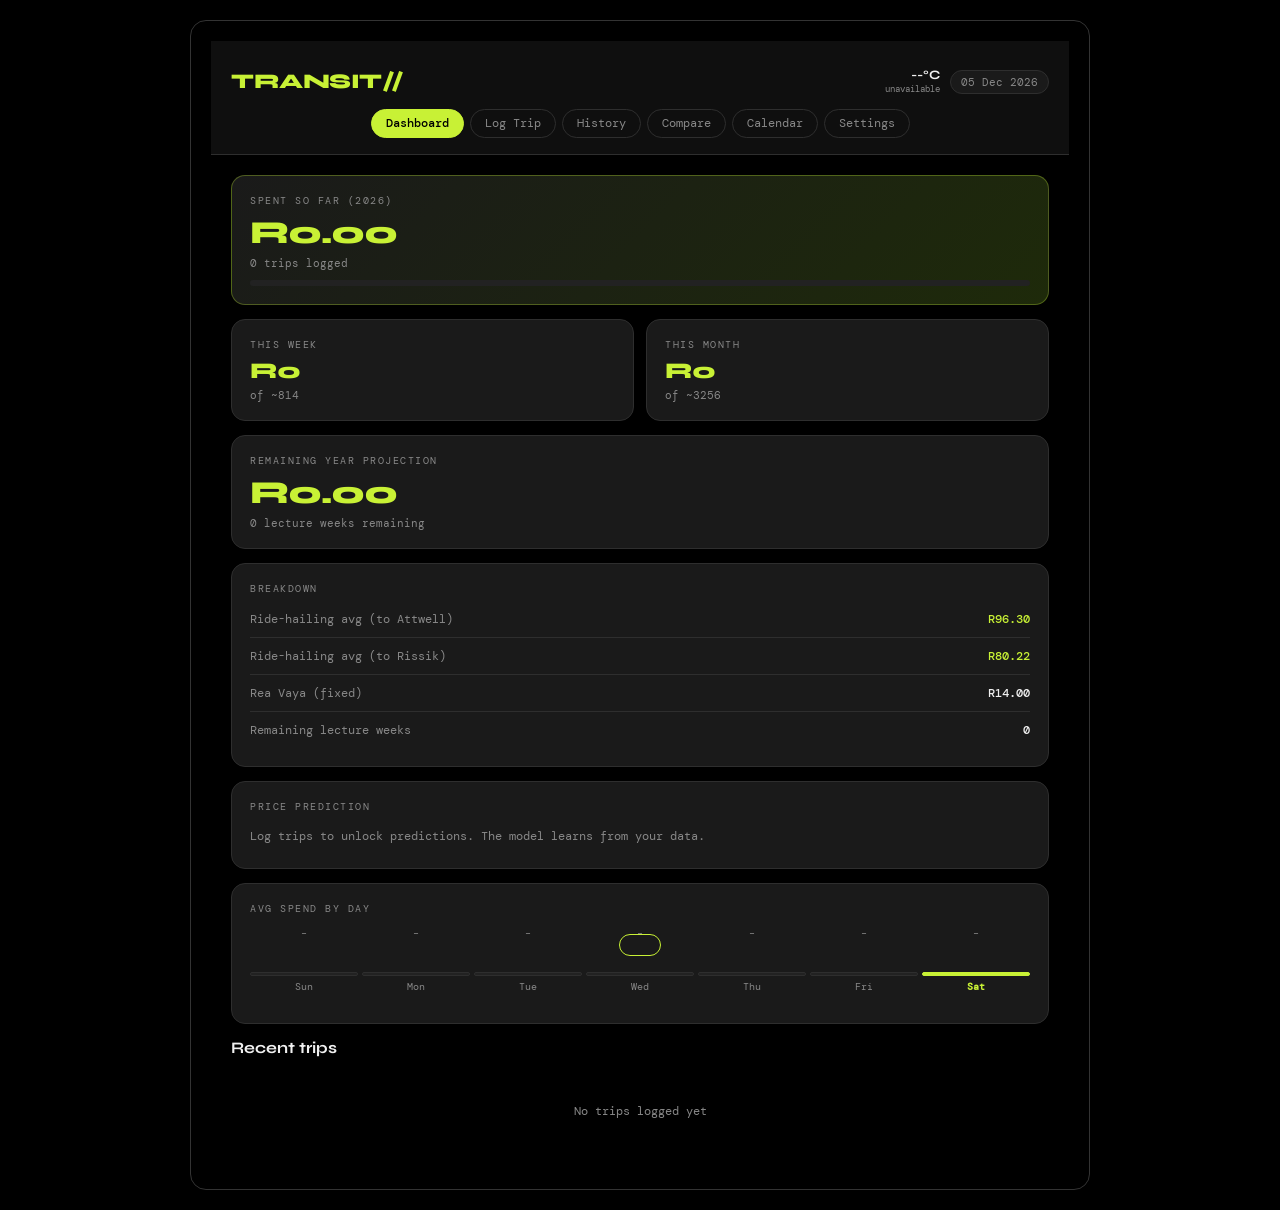
==== index.html @ 097d25f0 "Add files via upload" ====
<!DOCTYPE html>
<!-- saved from url=(0058)file:///C:/Users/kassa/Downloads/transit-tracker-p5_2.html -->
<html lang="en"><head><meta http-equiv="Content-Type" content="text/html; charset=UTF-8">

<meta name="viewport" content="width=device-width, initial-scale=1.0">
<meta name="color-scheme" content="dark">
<title>Transit Tracker</title>
<link rel="manifest" href="#" id="pwa-manifest">
<meta name="theme-color" content="#0f0f0f">
<meta name="apple-mobile-web-app-capable" content="yes">
<meta name="apple-mobile-web-app-status-bar-style" content="black-translucent">
<meta name="apple-mobile-web-app-title" content="TRANSIT//">
<style>
  @import url('https://fonts.googleapis.com/css2?family=DM+Mono:wght@400;500&family=Syne:wght@400;600;700;800&display=swap');
  :root {
    --bg: #0f0f0f;
    --surface: #1a1a1a;
    --surface2: #222222;
    --border: #2e2e2e;
    --accent: #c8f135;
    --accent2: #35f1c8;
    --text: #f0f0f0;
    --muted: #888;
    --danger: #ff4d4d;
    --warning: #ffaa00;
    --radius: 14px;
  }

  * { box-sizing: border-box; margin: 0; padding: 0; }

  body {
    background: var(--bg);
    color: var(--text);
    font-family: 'DM Mono', monospace;
    min-height: 100vh;
    max-width: 480px;
    margin: 0 auto;
    padding-bottom: 40px;
  }

  /* HEADER */
  .header {
    padding: 28px 20px 16px;
    border-bottom: 1px solid var(--border);
    position: sticky;
    top: 0;
    background: var(--bg);
    z-index: 100;
  }
  .header-top {
    display: flex;
    justify-content: space-between;
    align-items: center;
  }
  .app-title {
    font-family: 'Syne', sans-serif;
    font-weight: 800;
    font-size: 1.3rem;
    letter-spacing: -0.5px;
    color: var(--accent);
  }
  .date-pill {
    font-size: 0.7rem;
    color: var(--muted);
    background: var(--surface);
    padding: 4px 10px;
    border-radius: 20px;
    border: 1px solid var(--border);
  }

  /* NAV TABS */
  .nav-tabs {
    display: flex;
    gap: 6px;
    padding: 14px 20px 0;
    overflow-x: auto;
    scrollbar-width: none;
  }
  .nav-tabs::-webkit-scrollbar { display: none; }
  .tab-btn {
    font-family: 'DM Mono', monospace;
    font-size: 0.72rem;
    padding: 6px 14px;
    border-radius: 20px;
    border: 1px solid var(--border);
    background: transparent;
    color: var(--muted);
    cursor: pointer;
    white-space: nowrap;
    transition: all 0.2s;
  }
  .tab-btn.active {
    background: var(--accent);
    color: #000;
    border-color: var(--accent);
    font-weight: 500;
  }

  /* MAIN CONTENT */
  .main { padding: 20px; }
  .section { display: none; }
  .section.active { display: block; }

  /* CARDS */
  .card {
    background: var(--surface);
    border: 1px solid var(--border);
    border-radius: var(--radius);
    padding: 18px;
    margin-bottom: 14px;
  }
  .card-label {
    font-size: 0.65rem;
    color: var(--muted);
    text-transform: uppercase;
    letter-spacing: 1.5px;
    margin-bottom: 6px;
  }
  .card-value {
    font-family: 'Syne', sans-serif;
    font-size: 2rem;
    font-weight: 800;
    color: var(--accent);
    letter-spacing: -1px;
  }
  .card-sub {
    font-size: 0.7rem;
    color: var(--muted);
    margin-top: 4px;
  }

  /* DASHBOARD GRID */
  .dash-grid {
    display: grid;
    grid-template-columns: 1fr 1fr;
    gap: 12px;
    margin-bottom: 14px;
  }
  .dash-grid .card { margin-bottom: 0; }
  .dash-grid .card-value { font-size: 1.4rem; }

  /* PROGRESS BAR */
  .progress-wrap {
    background: var(--surface2);
    border-radius: 4px;
    height: 6px;
    margin-top: 10px;
    overflow: hidden;
  }
  .progress-bar {
    height: 100%;
    border-radius: 4px;
    background: var(--accent);
    transition: width 0.5s ease;
  }
  .progress-bar.warn { background: var(--warning); }
  .progress-bar.danger { background: var(--danger); }

  /* BREAKDOWN */
  .breakdown-row {
    display: flex;
    justify-content: space-between;
    align-items: center;
    padding: 10px 0;
    border-bottom: 1px solid var(--border);
    font-size: 0.78rem;
  }
  .breakdown-row:last-child { border-bottom: none; }
  .breakdown-label { color: var(--muted); }
  .breakdown-val { color: var(--text); font-weight: 500; }
  .breakdown-val.accent { color: var(--accent); }

  /* FORMS */
  .form-group { margin-bottom: 14px; }
  .form-label {
    display: block;
    font-size: 0.68rem;
    color: var(--muted);
    text-transform: uppercase;
    letter-spacing: 1px;
    margin-bottom: 6px;
  }
  input, select, textarea {
    width: 100%;
    background: var(--surface2);
    border: 1px solid var(--border);
    border-radius: 8px;
    color: var(--text);
    font-family: 'DM Mono', monospace;
    font-size: 0.85rem;
    padding: 10px 12px;
    outline: none;
    transition: border-color 0.2s;
  }
  input, select, textarea {
    width: 100%;
    background: var(--surface2);
    border: 1px solid var(--border);
    border-radius: 8px;
    color: var(--text);
    font-family: 'DM Mono', monospace;
    font-size: 0.85rem;
    padding: 10px 12px;
    outline: none;
    transition: border-color 0.2s;
  }
  input:focus, select:focus { border-color: var(--accent); }
  select option { background: var(--surface2); }

  /* Hide native date/time picker chrome */
  input[type="date"], input[type="time"] {
    -webkit-appearance: none;
    appearance: none;
    color-scheme: dark;
  }
  input[type="date"]::-webkit-calendar-picker-indicator,
  input[type="time"]::-webkit-calendar-picker-indicator {
    filter: invert(1) sepia(1) saturate(5) hue-rotate(50deg);
    opacity: 0.6;
    cursor: pointer;
  }

  /* ── CUSTOM PICKER OVERLAY ──────────────────────────────────────────── */
  .cpicker-wrap { position: relative; }
  .cpicker-display {
    width: 100%;
    background: var(--surface2);
    border: 1px solid var(--border);
    border-radius: 8px;
    color: var(--text);
    font-family: 'DM Mono', monospace;
    font-size: 0.85rem;
    padding: 10px 12px;
    cursor: pointer;
    display: flex;
    justify-content: space-between;
    align-items: center;
    transition: border-color 0.2s;
    user-select: none;
    -webkit-tap-highlight-color: transparent;
  }
  .cpicker-display:hover, .cpicker-display.open { border-color: var(--accent); }
  .cpicker-display .cpicker-icon { color: var(--accent); font-size: 0.8rem; opacity: 0.7; }

  .cpicker-panel {
    position: absolute;
    top: calc(100% + 6px);
    left: 0; right: 0;
    background: var(--surface);
    border: 1px solid var(--border);
    border-radius: var(--radius);
    z-index: 500;
    padding: 16px;
    box-shadow: 0 8px 32px rgba(0,0,0,0.6);
    display: none;
  }
  .cpicker-panel.open { display: block; }

  /* Date picker */
  .dp-header {
    display: flex;
    justify-content: space-between;
    align-items: center;
    margin-bottom: 12px;
  }
  .dp-nav {
    background: var(--surface2);
    border: 1px solid var(--border);
    border-radius: 8px;
    color: var(--text);
    width: 32px; height: 32px;
    cursor: pointer;
    font-size: 1rem;
    display: flex; align-items: center; justify-content: center;
    transition: border-color 0.15s;
  }
  .dp-nav:hover { border-color: var(--accent); color: var(--accent); }
  .dp-month-label {
    font-family: 'Syne', sans-serif;
    font-weight: 700;
    font-size: 0.8rem;
    color: var(--text);
  }
  .dp-grid {
    display: grid;
    grid-template-columns: repeat(7, 1fr);
    gap: 3px;
  }
  .dp-dow {
    font-size: 0.6rem;
    color: var(--muted);
    text-align: center;
    padding: 3px 0;
    text-transform: uppercase;
  }
  .dp-day {
    aspect-ratio: 1;
    display: flex; align-items: center; justify-content: center;
    border-radius: 6px;
    font-size: 0.75rem;
    cursor: pointer;
    transition: background 0.1s, color 0.1s;
    color: var(--text);
    -webkit-tap-highlight-color: transparent;
  }
  .dp-day:hover { background: var(--surface2); }
  .dp-day.other { color: var(--muted); opacity: 0.4; pointer-events: none; }
  .dp-day.today-mark { border: 1px solid var(--border); }
  .dp-day.selected { background: var(--accent); color: #000; font-weight: 700; }

  /* Time picker */
  .tp-wrap {
    display: flex;
    gap: 12px;
    align-items: center;
    justify-content: center;
    padding: 4px 0;
  }
  .tp-col {
    display: flex;
    flex-direction: column;
    align-items: center;
    gap: 6px;
  }
  .tp-label { font-size: 0.6rem; color: var(--muted); text-transform: uppercase; letter-spacing: 0.1em; }
  .tp-btn {
    background: var(--surface2);
    border: 1px solid var(--border);
    border-radius: 8px;
    color: var(--accent);
    width: 40px; height: 32px;
    font-size: 1rem;
    cursor: pointer;
    display: flex; align-items: center; justify-content: center;
    -webkit-tap-highlight-color: transparent;
  }
  .tp-btn:active { background: var(--border); }
  .tp-val {
    font-family: 'Syne', sans-serif;
    font-weight: 800;
    font-size: 1.8rem;
    color: var(--text);
    min-width: 54px;
    text-align: center;
  }
  .tp-sep { font-family: 'Syne', sans-serif; font-weight: 800; font-size: 1.8rem; color: var(--muted); padding-top: 20px; }
  .tp-confirm {
    margin-top: 14px;
    width: 100%;
    background: var(--accent);
    border: none;
    border-radius: 8px;
    color: #000;
    font-family: 'Syne', sans-serif;
    font-weight: 700;
    font-size: 0.8rem;
    padding: 10px;
    cursor: pointer;
    -webkit-tap-highlight-color: transparent;
  }

  .btn {
    font-family: 'Syne', sans-serif;
    font-weight: 700;
    font-size: 0.85rem;
    padding: 12px 20px;
    border-radius: 10px;
    border: none;
    cursor: pointer;
    transition: all 0.2s;
    width: 100%;
    letter-spacing: 0.3px;
  }
  .btn-primary {
    background: var(--accent);
    color: #000;
  }
  .btn-primary:hover { opacity: 0.88; }
  .btn-secondary {
    background: transparent;
    color: var(--text);
    border: 1px solid var(--border);
  }
  .btn-secondary:hover { border-color: var(--accent); color: var(--accent); }
  .btn-danger {
    background: transparent;
    color: var(--danger);
    border: 1px solid var(--danger);
    font-size: 0.75rem;
    padding: 6px 12px;
    width: auto;
  }

  .btn-row {
    display: flex;
    gap: 10px;
    margin-top: 6px;
  }
  .btn-row .btn { flex: 1; }

  /* TOGGLE SWITCH */
  .toggle-row {
    display: flex;
    justify-content: space-between;
    align-items: center;
    padding: 10px 0;
    border-bottom: 1px solid var(--border);
  }
  .toggle-row:last-child { border-bottom: none; }
  .toggle-label { font-size: 0.8rem; }
  .toggle-sub { font-size: 0.68rem; color: var(--muted); }
  .switch {
    position: relative;
    width: 42px;
    height: 24px;
    flex-shrink: 0;
  }
  .switch input { opacity: 0; width: 0; height: 0; }
  .slider {
    position: absolute;
    inset: 0;
    background: var(--surface2);
    border-radius: 24px;
    border: 1px solid var(--border);
    cursor: pointer;
    transition: 0.3s;
  }
  .slider:before {
    content: '';
    position: absolute;
    width: 16px;
    height: 16px;
    left: 3px;
    top: 3px;
    background: var(--muted);
    border-radius: 50%;
    transition: 0.3s;
  }
  input:checked + .slider { background: var(--accent); border-color: var(--accent); }
  input:checked + .slider:before { transform: translateX(18px); background: #000; }

  /* TRIP LIST */
  .trip-item {
    display: flex;
    justify-content: space-between;
    align-items: flex-start;
    padding: 12px 0;
    border-bottom: 1px solid var(--border);
    gap: 10px;
  }
  .trip-item:last-child { border-bottom: none; }
  .trip-info { flex: 1; }
  .trip-route {
    font-size: 0.8rem;
    color: var(--text);
    margin-bottom: 3px;
  }
  .trip-meta {
    font-size: 0.68rem;
    color: var(--muted);
  }
  .trip-price {
    font-family: 'Syne', sans-serif;
    font-weight: 700;
    font-size: 0.95rem;
    color: var(--accent);
    white-space: nowrap;
  }
  .trip-app-badge {
    font-size: 0.6rem;
    padding: 2px 7px;
    border-radius: 10px;
    background: var(--surface2);
    border: 1px solid var(--border);
    color: var(--muted);
    margin-left: 6px;
  }

  /* PATTERN DAY GRID */
  .day-grid {
    display: grid;
    grid-template-columns: repeat(7, 1fr);
    gap: 6px;
    margin: 12px 0;
  }
  .day-cell {
    background: var(--surface2);
    border: 1px solid var(--border);
    border-radius: 6px;
    padding: 8px 4px;
    text-align: center;
    font-size: 0.62rem;
    cursor: pointer;
    transition: all 0.2s;
  }
  .day-cell .day-name { color: var(--muted); margin-bottom: 4px; }
  .day-cell .day-count {
    font-family: 'Syne', sans-serif;
    font-weight: 700;
    font-size: 1rem;
    color: var(--accent);
  }
  .day-cell .day-rv {
    font-size: 0.6rem;
    color: var(--accent2);
    margin-top: 2px;
  }

  /* CALENDAR */
  .cal-grid {
    display: grid;
    grid-template-columns: repeat(7, 1fr);
    gap: 4px;
    margin-top: 10px;
  }
  .cal-header {
    text-align: center;
    font-size: 0.6rem;
    color: var(--muted);
    padding: 4px 0;
  }
  .cal-day {
    aspect-ratio: 1;
    display: flex;
    align-items: center;
    justify-content: center;
    border-radius: 6px;
    font-size: 0.7rem;
    cursor: pointer;
    border: 1px solid transparent;
    transition: all 0.15s;
    position: relative;
  }
  .cal-day.school { background: rgba(200,241,53,0.15); border-color: var(--accent); color: var(--accent); }
  .cal-day.holiday { background: rgba(255,77,77,0.12); border-color: var(--danger); color: var(--danger); }
  .cal-day.recess { background: rgba(136,136,136,0.12); border-color: var(--border); color: var(--muted); }
  .cal-day.today { box-shadow: 0 0 0 2px var(--accent2); }
  .cal-day.other-month { opacity: 0.25; cursor: default; }
  .cal-day:hover:not(.other-month) { opacity: 0.8; }

  .cal-legend {
    display: flex;
    gap: 12px;
    margin-top: 10px;
    flex-wrap: wrap;
  }
  .legend-item {
    display: flex;
    align-items: center;
    gap: 5px;
    font-size: 0.65rem;
    color: var(--muted);
  }
  .legend-dot {
    width: 8px;
    height: 8px;
    border-radius: 2px;
  }

  /* SECTION TITLE */
  .section-title {
    font-family: 'Syne', sans-serif;
    font-weight: 700;
    font-size: 1rem;
    margin-bottom: 16px;
    color: var(--text);
  }
  .section-subtitle {
    font-size: 0.7rem;
    color: var(--muted);
    margin-bottom: 14px;
    margin-top: -10px;
  }

  /* CHIP GROUP */
  .chip-group {
    display: flex;
    flex-wrap: wrap;
    gap: 6px;
    margin-top: 6px;
  }
  .chip {
    font-family: 'DM Mono', monospace;
    font-size: 0.72rem;
    padding: 5px 12px;
    border-radius: 20px;
    border: 1px solid var(--border);
    background: transparent;
    color: var(--muted);
    cursor: pointer;
    transition: all 0.15s;
  }
  .chip.selected {
    background: var(--accent);
    color: #000;
    border-color: var(--accent);
  }
  .chip.selected-2 {
    background: var(--accent2);
    color: #000;
    border-color: var(--accent2);
  }

  /* TOAST */
  .toast {
    position: fixed;
    bottom: 24px;
    left: 50%;
    transform: translateX(-50%) translateY(80px);
    background: var(--surface);
    border: 1px solid var(--accent);
    color: var(--accent);
    font-size: 0.78rem;
    padding: 10px 20px;
    border-radius: 20px;
    z-index: 999;
    transition: transform 0.3s ease;
    white-space: nowrap;
  }
  .toast.show { transform: translateX(-50%) translateY(0); }

  /* DIVIDER */
  .divider {
    height: 1px;
    background: var(--border);
    margin: 16px 0;
  }

  .tag {
    display: inline-block;
    font-size: 0.62rem;
    padding: 2px 8px;
    border-radius: 10px;
    margin-left: 6px;
  }
  .tag-green { background: rgba(200,241,53,0.15); color: var(--accent); }
  .tag-blue { background: rgba(53,241,200,0.15); color: var(--accent2); }
  .tag-red { background: rgba(255,77,77,0.15); color: var(--danger); }

  .empty-state {
    text-align: center;
    padding: 30px 0;
    color: var(--muted);
    font-size: 0.78rem;
  }

  .month-nav {
    display: flex;
    align-items: center;
    justify-content: space-between;
    margin-bottom: 10px;
  }
  .month-nav-btn {
    background: var(--surface2);
    border: 1px solid var(--border);
    color: var(--text);
    border-radius: 6px;
    width: 28px;
    height: 28px;
    cursor: pointer;
    font-size: 0.9rem;
    display: flex;
    align-items: center;
    justify-content: center;
  }
  .month-nav-title {
    font-family: 'Syne', sans-serif;
    font-weight: 700;
    font-size: 0.85rem;
  }

  .input-row {
    display: grid;
    grid-template-columns: 1fr 1fr;
    gap: 10px;
  }

  .pattern-input {
    width: 48px;
    text-align: center;
    padding: 6px;
    font-size: 0.9rem;
  }

  .highlight-box {
    background: rgba(200,241,53,0.06);
    border: 1px solid rgba(200,241,53,0.2);
    border-radius: var(--radius);
    padding: 14px;
    margin-bottom: 14px;
  }

  /* WEATHER WIDGET */
  .weather-corner {
    position: absolute;
    top: 0;
    right: 0;
    display: flex;
    flex-direction: column;
    align-items: flex-end;
    gap: 2px;
  }
  .weather-temp {
    font-family: 'Syne', sans-serif;
    font-size: 0.8rem;
    font-weight: 700;
    color: var(--text);
    line-height: 1;
  }
  .weather-desc {
    font-size: 0.58rem;
    color: var(--muted);
    text-align: right;
    line-height: 1.2;
  }
  .weather-rain-warn {
    background: rgba(53,241,200,0.08);
    border: 1px solid rgba(53,241,200,0.25);
    border-radius: 10px;
    padding: 8px 12px;
    margin-bottom: 14px;
    display: flex;
    align-items: center;
    gap: 10px;
    font-size: 0.72rem;
    color: var(--accent2);
  }

  /* PREDICTION CARD */
  .predict-row {
    display: flex;
    justify-content: space-between;
    align-items: center;
    padding: 11px 0;
    border-bottom: 1px solid var(--border);
    font-size: 0.75rem;
  }
  .predict-row:last-child { border-bottom: none; }
  .predict-label { color: var(--muted); }
  .predict-val {
    font-family: 'Syne', sans-serif;
    font-weight: 700;
    font-size: 0.9rem;
    color: var(--accent);
  }
  .predict-conf {
    font-size: 0.6rem;
    color: var(--muted);
    margin-top: 2px;
    text-align: right;
  }
</style>
<style>
  @media (min-width: 768px) {
    body {
      max-width: 900px !important;
      margin: 20px auto !important;
      padding: 20px !important;
      background-color: #000 !important;
      border: 1px solid #333;
      border-radius: 16px;
      box-shadow: 0 10px 30px rgba(0,0,0,0.5);
    }
    .nav-tabs {
      justify-content: center !important;
      overflow-x: hidden !important;
    }
  }
  
  /* Ensure horizontal scrolling is visible and functional on mobile */
  .nav-tabs {
    scrollbar-width: none; /* Firefox */
    -ms-overflow-style: none;  /* IE 10+ */
  }
  .nav-tabs::-webkit-scrollbar {
    display: none; /* WebKit */
  }

  /* ── PIN LOCK OVERLAY ─────────────────────────────────────────────────── */
  #pin-overlay {
    position: fixed;
    inset: 0;
    background: var(--bg);
    z-index: 9999;
    display: flex;
    flex-direction: column;
    align-items: center;
    justify-content: center;
    gap: 0;
    padding: 20px;
  }
  #pin-overlay.hidden { display: none; }

  .pin-logo {
    font-family: 'Syne', sans-serif;
    font-weight: 800;
    font-size: 2rem;
    color: var(--accent);
    letter-spacing: -0.5px;
    margin-bottom: 8px;
  }
  .pin-tagline {
    font-size: 0.7rem;
    color: var(--muted);
    letter-spacing: 0.1em;
    text-transform: uppercase;
    margin-bottom: 40px;
  }
  .pin-prompt {
    font-size: 0.75rem;
    color: var(--muted);
    text-transform: uppercase;
    letter-spacing: 0.1em;
    margin-bottom: 20px;
  }
  .pin-dots {
    display: flex;
    gap: 14px;
    margin-bottom: 36px;
  }
  .pin-dot {
    width: 14px;
    height: 14px;
    border-radius: 50%;
    border: 2px solid var(--border);
    background: transparent;
    transition: background 0.15s, border-color 0.15s;
  }
  .pin-dot.filled {
    background: var(--accent);
    border-color: var(--accent);
  }
  .pin-dot.error {
    background: var(--danger);
    border-color: var(--danger);
  }
  .pin-pad {
    display: grid;
    grid-template-columns: repeat(3, 72px);
    gap: 12px;
    margin-bottom: 16px;
  }
  .pin-key {
    height: 72px;
    background: var(--surface);
    border: 1px solid var(--border);
    border-radius: var(--radius);
    color: var(--text);
    font-family: 'Syne', sans-serif;
    font-weight: 700;
    font-size: 1.3rem;
    cursor: pointer;
    display: flex;
    align-items: center;
    justify-content: center;
    transition: background 0.1s, transform 0.08s;
    -webkit-tap-highlight-color: transparent;
    user-select: none;
  }
  .pin-key:active {
    background: var(--surface2);
    transform: scale(0.93);
  }
  .pin-key.accent {
    background: var(--accent);
    border-color: var(--accent);
    color: #000;
  }
  .pin-key.danger-key {
    background: transparent;
    border-color: var(--danger);
    color: var(--danger);
    font-size: 0.7rem;
    letter-spacing: 0.05em;
  }
  .pin-key.empty {
    background: transparent;
    border: none;
    cursor: default;
  }
  .pin-error-msg {
    font-size: 0.7rem;
    color: var(--danger);
    height: 18px;
    text-align: center;
    letter-spacing: 0.05em;
  }
  .pin-setup-note {
    font-size: 0.68rem;
    color: var(--muted);
    text-align: center;
    margin-top: 8px;
    max-width: 260px;
    line-height: 1.5;
  }
</style></head>
<body class="ai-style-change-1">

<!-- ── PIN LOCK OVERLAY ──────────────────────────────────────────────────── -->
<div id="pin-overlay" class="hidden">
  <div class="pin-logo">TRANSIT//</div>
  <div class="pin-tagline">Your commute, tracked</div>
  <div class="pin-prompt" id="pin-prompt">Enter PIN</div>
  <div class="pin-dots" id="pin-dots">
    <div class="pin-dot" id="pd0"></div>
    <div class="pin-dot" id="pd1"></div>
    <div class="pin-dot" id="pd2"></div>
    <div class="pin-dot" id="pd3"></div>
  </div>
  <div class="pin-pad">
    <button class="pin-key" onclick="pinKey('1')">1</button>
    <button class="pin-key" onclick="pinKey('2')">2</button>
    <button class="pin-key" onclick="pinKey('3')">3</button>
    <button class="pin-key" onclick="pinKey('4')">4</button>
    <button class="pin-key" onclick="pinKey('5')">5</button>
    <button class="pin-key" onclick="pinKey('6')">6</button>
    <button class="pin-key" onclick="pinKey('7')">7</button>
    <button class="pin-key" onclick="pinKey('8')">8</button>
    <button class="pin-key" onclick="pinKey('9')">9</button>
    <button class="pin-key danger-key" onclick="pinClear()">CLR</button>
    <button class="pin-key" onclick="pinKey('0')">0</button>
    <button class="pin-key accent" onclick="pinBackspace()">⌫</button>
  </div>
  <div class="pin-error-msg" id="pin-error"></div>
  <div class="pin-setup-note" id="pin-setup-note"></div>
</div>

<div class="header">
  <div class="header-top" style="position:relative">
    <div class="app-title">TRANSIT//</div>
    <div style="display:flex;align-items:center;gap:10px">
      <div id="weather-widget" style="display:flex;align-items:center;gap:8px;cursor:pointer" onclick="switchTab(&#39;dashboard&#39;)" title="Johannesburg weather">
        <div id="weather-icon-wrap"><svg width="26" height="26" viewBox="0 0 24 24" fill="none">
      <path d="M6.5 17H18.5C20.4 17 22 15.4 22 13.5C22 11.7 20.6 10.2 18.8 10C18.4 7.7 16.4 6 14 6C11.8 6 10 7.4 9.3 9.3C9.1 9.1 8.8 9 8.5 9C7.1 9 6 10.1 6 11.5C4.3 11.8 3 13.3 3 15C3 16.1 3.7 17 4.7 17H6.5Z" stroke="var(--accent)" stroke-width="1.5" stroke-linecap="round" stroke-linejoin="round"></path>
    </svg></div>
        <div class="weather-corner" style="position:static">
          <div class="weather-temp" id="weather-temp-label">12°C</div>
          <div class="weather-desc" id="weather-desc-label">Overcast clouds</div>
        </div>
      </div>
      <div class="date-pill" id="headerDate">17 Apr 2026</div>
    </div>
  </div>
  <div class="nav-tabs" style="overflow-x: auto; display: flex; flex-wrap: nowrap; touch-action: pan-x;">
    <button class="tab-btn active" onclick="switchTab(&#39;dashboard&#39;)">Dashboard</button>
    <button class="tab-btn" onclick="switchTab(&#39;log&#39;)">Log Trip</button>
    <button class="tab-btn" onclick="switchTab(&#39;history&#39;)">History</button>
    <button class="tab-btn" onclick="switchTab(&#39;compare&#39;)">Compare</button>
    <button class="tab-btn" onclick="switchTab(&#39;calendar&#39;)">Calendar</button>
    <button class="tab-btn" onclick="switchTab(&#39;settings&#39;)">Settings</button>
  </div>
</div>

<div class="main ai-style-change-2">

  <!-- DASHBOARD -->
  <div id="tab-dashboard" class="section active">

    <!-- Rain warning (hidden by default) -->
    <div id="rain-warn" class="weather-rain-warn" style="display:none">
      <svg width="18" height="18" viewBox="0 0 24 24" fill="none">
        <path d="M20 17.5C20 19.43 18.43 21 16.5 21C14.57 21 13 19.43 13 17.5V17" stroke="#35f1c8" stroke-width="1.5" stroke-linecap="round"></path>
        <path d="M6 17.5C6 19.43 4.43 21 2.5 21" stroke="#35f1c8" stroke-width="1.5" stroke-linecap="round"></path>
        <path d="M9.5 21C9.5 22.1 8.6 23 7.5 23S5.5 22.1 5.5 21" stroke="#35f1c8" stroke-width="1.5" stroke-linecap="round"></path>
        <path d="M12 2C8.5 2 5.5 4.5 5 8C3.3 8.3 2 9.8 2 11.5C2 13.4 3.6 15 5.5 15H18.5C20.4 15 22 13.4 22 11.5C22 9.7 20.6 8.2 18.8 8C18.4 4.7 15.5 2 12 2Z" stroke="#35f1c8" stroke-width="1.5"></path>
      </svg>
      <div id="rain-warn-text">Rain expected — budget for possible surge pricing</div>
    </div>

    <div class="card ai-style-change-3" style="background: linear-gradient(135deg, #1a1a1a 0%, #1e2a0a 100%); border-color: rgba(200,241,53,0.3);">
      <div class="card-label">Spent so far (2026)</div>
      <div class="card-value" id="dash-spent">R0.00</div>
      <div class="card-sub" id="dash-spent-sub">0 trips logged</div>
      <div class="progress-wrap">
        <div class="progress-bar" id="dash-progress" style="width:0%"></div>
      </div>
    </div>

    <div class="dash-grid">
      <div class="card ai-style-change-4">
        <div class="card-label">This week</div>
        <div class="card-value" id="dash-week">R0</div>
        <div class="card-sub" id="dash-week-sub">of ~<span id="dash-week-budget">814</span></div>
      </div>
      <div class="card ai-style-change-5">
        <div class="card-label">This month</div>
        <div class="card-value" id="dash-month">R0</div>
        <div class="card-sub" id="dash-month-sub">of ~<span id="dash-month-budget">3256</span></div>
      </div>
    </div>

    <div class="card ai-style-change-6">
      <div class="card-label">Remaining year projection</div>
      <div class="card-value" id="dash-remaining">R0.00</div>
      <div class="card-sub" id="dash-remaining-sub">0 lecture weeks remaining</div>
    </div>

    <div class="card ai-style-change-7">
      <div class="card-label">Breakdown</div>
      <div class="breakdown-row">
        <span class="breakdown-label">Ride-hailing avg (to Attwell)</span>
        <span class="breakdown-val accent" id="bd-bolt-attwell">R96.30</span>
      </div>
      <div class="breakdown-row">
        <span class="breakdown-label">Ride-hailing avg (to Rissik)</span>
        <span class="breakdown-val accent" id="bd-bolt-rissik">R80.22</span>
      </div>
      <div class="breakdown-row">
        <span class="breakdown-label">Rea Vaya (fixed)</span>
        <span class="breakdown-val" id="bd-rv">R14.00</span>
      </div>
      <div class="breakdown-row">
        <span class="breakdown-label">Remaining lecture weeks</span>
        <span class="breakdown-val" id="bd-weeks">0</span>
      </div>
    </div>

    <!-- Price prediction -->
    <div class="card ai-style-change-8" id="predict-card">
      <div class="card-label">Price prediction</div>
      <div id="predict-content" style="margin-top:10px"><div style="font-size:0.72rem;color:var(--muted);padding:6px 0">Log trips to unlock predictions. The model learns from your data.</div></div>
    </div><div id="dow-grid-card" class="card ai-style-change-9" style="margin-top: 12px;">
    <div class="card-label">Avg spend by day</div>
    <div class="day-grid" style="display:flex;gap:4px;margin-top:12px;align-items:flex-end">
      <div style="display:flex;flex-direction:column;align-items:center;gap:4px;flex:1">
        <div style="font-size:0.62rem;color:var(--muted);font-family:&#39;DM Mono&#39;,monospace">
          –
        </div>
        <div style="width:100%;height:32px;display:flex;align-items:flex-end">
          <div style="width:100%;height:4px;background:var(--surface2);border-radius:2px;border:1px solid var(--border)"></div>
        </div>
        <div style="font-size:0.62rem;color:var(--muted);font-weight:400">Sun</div>
      </div>
      <div style="display:flex;flex-direction:column;align-items:center;gap:4px;flex:1">
        <div style="font-size:0.62rem;color:var(--muted);font-family:&#39;DM Mono&#39;,monospace">
          –
        </div>
        <div style="width:100%;height:32px;display:flex;align-items:flex-end">
          <div style="width:100%;height:4px;background:var(--surface2);border-radius:2px;border:1px solid var(--border)"></div>
        </div>
        <div style="font-size:0.62rem;color:var(--muted);font-weight:400">Mon</div>
      </div>
      <div style="display:flex;flex-direction:column;align-items:center;gap:4px;flex:1">
        <div style="font-size:0.62rem;color:var(--muted);font-family:&#39;DM Mono&#39;,monospace">
          –
        </div>
        <div style="width:100%;height:32px;display:flex;align-items:flex-end">
          <div style="width:100%;height:4px;background:var(--surface2);border-radius:2px;border:1px solid var(--border)"></div>
        </div>
        <div style="font-size:0.62rem;color:var(--muted);font-weight:400">Tue</div>
      </div>
      <div style="display:flex;flex-direction:column;align-items:center;gap:4px;flex:1">
        <div style="font-size:0.62rem;color:var(--muted);font-family:&#39;DM Mono&#39;,monospace">
          –
        </div>
        <div style="width:100%;height:32px;display:flex;align-items:flex-end">
          <div style="width:100%;height:4px;background:var(--surface2);border-radius:2px;border:1px solid var(--border)"></div>
        </div>
        <div style="font-size:0.62rem;color:var(--muted);font-weight:400">Wed</div>
      </div>
      <div style="display:flex;flex-direction:column;align-items:center;gap:4px;flex:1">
        <div style="font-size:0.62rem;color:var(--muted);font-family:&#39;DM Mono&#39;,monospace">
          –
        </div>
        <div style="width:100%;height:32px;display:flex;align-items:flex-end">
          <div style="width:100%;height:4px;background:var(--surface2);border-radius:2px;border:1px solid var(--border)"></div>
        </div>
        <div style="font-size:0.62rem;color:var(--muted);font-weight:400">Thu</div>
      </div>
      <div style="display:flex;flex-direction:column;align-items:center;gap:4px;flex:1">
        <div style="font-size:0.62rem;color:var(--muted);font-family:&#39;DM Mono&#39;,monospace">
          –
        </div>
        <div style="width:100%;height:32px;display:flex;align-items:flex-end">
          <div style="width:100%;height:4px;background:var(--accent);border-radius:2px;border:1px solid var(--accent)"></div>
        </div>
        <div style="font-size:0.62rem;color:var(--accent);font-weight:600">Fri</div>
      </div>
      <div style="display:flex;flex-direction:column;align-items:center;gap:4px;flex:1">
        <div style="font-size:0.62rem;color:var(--muted);font-family:&#39;DM Mono&#39;,monospace">
          –
        </div>
        <div style="width:100%;height:32px;display:flex;align-items:flex-end">
          <div style="width:100%;height:4px;background:var(--surface2);border-radius:2px;border:1px solid var(--border)"></div>
        </div>
        <div style="font-size:0.62rem;color:var(--muted);font-weight:400">Sat</div>
      </div></div></div>

    <div class="card ai-style-change-10" id="time-road-card" style="display:none">
      <div class="card-label">Time on the road</div>
      <div style="margin-top:12px;display:flex;gap:16px">
        <div>
          <div class="card-value" id="tor-total" style="font-size:1.3rem">0h 0m</div>
          <div class="card-sub">total</div>
        </div>
        <div>
          <div class="card-value" id="tor-avg" style="font-size:1.3rem">–</div>
          <div class="card-sub">avg per trip</div>
        </div>
      </div>
      <div id="tor-fun" style="margin-top:12px;font-size:0.72rem;color:var(--muted);min-height:32px;line-height:1.5"></div>
    </div>

    <div class="section-title" style="margin-top:8px">Recent trips</div>
    <div id="dash-recent"><div class="empty-state">No trips logged yet</div></div>
  </div>

  <!-- LOG TRIP -->
  <div id="tab-log" class="section">
    <div class="section-title">Log a trip</div>

    <div class="card ai-style-change-11">
      <div class="form-group">
        <label class="form-label">Date</label>
        <div class="cpicker-wrap" id="wrap-log-date"><div class="cpicker-display" onclick="openDatePicker('log-date')" id="disp-log-date"><span id="label-log-date">Select date</span><span class="cpicker-icon">▼</span></div><div class="cpicker-panel" id="panel-log-date"></div></div><input type="hidden" id="log-date">
      </div>
      <div class="form-group">
        <label class="form-label">Time ordered</label>
        <div class="cpicker-wrap" id="wrap-log-time"><div class="cpicker-display" onclick="openTimePicker('log-time')" id="disp-log-time"><span id="label-log-time">Select time</span><span class="cpicker-icon">▼</span></div><div class="cpicker-panel" id="panel-log-time"></div></div><input type="hidden" id="log-time">
      </div>
      <div class="form-group">
        <label class="form-label">Route</label>
        <div class="chip-group" id="log-route-chips">
          <button class="chip selected" onclick="selectChip(this,&#39;log-route-chips&#39;);updateLogHint()">Attwell → Rissik</button>
          <button class="chip" onclick="selectChip(this,&#39;log-route-chips&#39;);updateLogHint()">Rissik → Attwell</button>
          <button class="chip" onclick="selectChip(this,&#39;log-route-chips&#39;);updateLogHint()">Attwell → University</button>
          <button class="chip" onclick="selectChip(this,&#39;log-route-chips&#39;);updateLogHint()">University → Attwell</button>
        </div>
      </div>
      <div class="form-group">
        <label class="form-label">Mode of transport</label>
        <div class="chip-group" id="log-mode-chips">
          <button class="chip selected" onclick="selectChip(this,&#39;log-mode-chips&#39;);toggleAppField()">Bolt</button>
          <button class="chip" onclick="selectChip(this,&#39;log-mode-chips&#39;);toggleAppField()">Rea Vaya</button>
          <button class="chip" onclick="selectChip(this,&#39;log-mode-chips&#39;);toggleAppField()">Uber</button>
          <button class="chip" onclick="selectChip(this,&#39;log-mode-chips&#39;);toggleAppField()">InDrive</button>
        </div>
      </div>
      <div class="form-group" id="log-price-field">
        <label class="form-label">Amount paid (R)</label>
        <input type="number" id="log-price" placeholder="0.00" step="0.01" min="0">
        <div id="log-price-hint" style="font-size:0.7rem;color:var(--muted);margin-top:6px;min-height:16px"></div>
      </div>
      <div class="form-group">
        <label class="form-label">Notes (optional)</label>
        <input type="text" id="log-notes" placeholder="e.g. raining, surge pricing...">
      </div>
      <div class="form-group">
        <label class="form-label">Trip duration (optional)</label>
        <input type="number" id="log-duration" placeholder="minutes" min="1" max="300" step="1">
      </div>

      <div style="margin-bottom:14px">
        <button type="button" class="btn btn-secondary" style="font-size:0.72rem;padding:8px 14px;width:auto" onclick="toggleQuotes()">+ Add other app quotes</button>
        <div id="quotes-panel" style="display:none;margin-top:12px;padding:12px;background:var(--surface2);border-radius:10px;border:1px solid var(--border)">
          <p style="font-size:0.68rem;color:var(--muted);margin-bottom:10px">What did the other apps quote at the same time?</p>
          <div class="input-row">
            <div>
              <label class="form-label">Bolt quote (R)</label>
              <input type="number" id="quote-bolt" placeholder="0.00" step="0.01" min="0">
            </div>
            <div>
              <label class="form-label">Uber quote (R)</label>
              <input type="number" id="quote-uber" placeholder="0.00" step="0.01" min="0">
            </div>
          </div>
          <div style="margin-top:10px">
            <label class="form-label">InDrive quote (R)</label>
            <input type="number" id="quote-indrive" placeholder="0.00" step="0.01" min="0">
          </div>
        </div>
      </div>
      <button class="btn btn-primary" onclick="logTrip()">Save trip</button>
    </div>

    <div class="section-title">Check a price</div>
    <div class="card ai-style-change-12">
      <p style="font-size:0.75rem;color:var(--muted);margin-bottom:12px">Seen a price but not taking the ride? Log it to train predictions.</p>
      <div class="form-group">
        <label class="form-label">Date</label>
        <div class="cpicker-wrap" id="wrap-qc-date"><div class="cpicker-display" onclick="openDatePicker('qc-date')" id="disp-qc-date"><span id="label-qc-date">Select date</span><span class="cpicker-icon">▼</span></div><div class="cpicker-panel" id="panel-qc-date"></div></div><input type="hidden" id="qc-date">
      </div>
      <div class="form-group">
        <label class="form-label">Time checked</label>
        <div class="cpicker-wrap" id="wrap-qc-time"><div class="cpicker-display" onclick="openTimePicker('qc-time')" id="disp-qc-time"><span id="label-qc-time">Select time</span><span class="cpicker-icon">▼</span></div><div class="cpicker-panel" id="panel-qc-time"></div></div><input type="hidden" id="qc-time">
      </div>
      <div class="form-group">
        <label class="form-label">Route</label>
        <div class="chip-group" id="qc-route-chips">
          <button class="chip selected" onclick="selectChip(this,&#39;qc-route-chips&#39;)">Attwell → Rissik</button>
          <button class="chip" onclick="selectChip(this,&#39;qc-route-chips&#39;)">Rissik → Attwell</button>
          <button class="chip" onclick="selectChip(this,&#39;qc-route-chips&#39;)">Attwell → University</button>
          <button class="chip" onclick="selectChip(this,&#39;qc-route-chips&#39;)">University → Attwell</button>
        </div>
      </div>
      <div class="form-group">
        <label class="form-label">App</label>
        <div class="chip-group" id="qc-mode-chips">
          <button class="chip selected" onclick="selectChip(this,&#39;qc-mode-chips&#39;)">Bolt</button>
          <button class="chip" onclick="selectChip(this,&#39;qc-mode-chips&#39;)">Uber</button>
          <button class="chip" onclick="selectChip(this,&#39;qc-mode-chips&#39;)">InDrive</button>
        </div>
      </div>
      <div class="form-group">
        <label class="form-label">Price shown (R)</label>
        <input type="number" id="qc-price" placeholder="0.00" step="0.01" min="0">
      </div>
      <button class="btn btn-secondary" onclick="logPriceCheck()">Save price check</button>
    </div>

    <div class="section-title">Something different today?</div>
    <div class="card ai-style-change-13">
      <p style="font-size:0.75rem; color:var(--muted); margin-bottom:12px">Mark if you didn't use a mode on a scheduled day</p>
      <div class="form-group">
        <label class="form-label">Date</label>
        <div class="cpicker-wrap" id="wrap-skip-date"><div class="cpicker-display" onclick="openDatePicker('skip-date')" id="disp-skip-date"><span id="label-skip-date">Select date</span><span class="cpicker-icon">▼</span></div><div class="cpicker-panel" id="panel-skip-date"></div></div><input type="hidden" id="skip-date">
      </div>
      <div class="form-group">
        <label class="form-label">Mode skipped</label>
        <div class="chip-group" id="skip-mode-chips">
          <button class="chip selected" onclick="selectChip(this,&#39;skip-mode-chips&#39;)">Bolt</button>
          <button class="chip" onclick="selectChip(this,&#39;skip-mode-chips&#39;)">Rea Vaya</button>
          <button class="chip" onclick="selectChip(this,&#39;skip-mode-chips&#39;)">Both</button>
        </div>
      </div>
      <button class="btn btn-secondary" onclick="logSkip()">Mark as skipped</button>
    </div>
  </div>

  <!-- COMPARE -->
  <div id="tab-compare" class="section">
    <div class="section-title">App comparison</div>
    <div class="section-subtitle">Based on quotes logged at trip time</div>

    <div id="compare-no-data" class="empty-state" style="display: block; padding: 40px 0px;">
      <div style="font-size:1.5rem;margin-bottom:10px">📊</div>
      No quote data yet. When logging a trip, tap<br>"+ Add other app quotes" to start comparing.
    </div>

    <div id="compare-content" style="display: none;">
      <!-- Win rate -->
      <div class="card ai-style-change-14">
        <div class="card-label">Cheapest app — win rate</div>
        <div id="compare-winrate" style="margin-top:10px"></div>
      </div>

      <!-- Savings summary -->
      <div class="card ai-style-change-15" style="background:linear-gradient(135deg,#1a1a1a 0%,#0a2a1e 100%);border-color:rgba(53,241,200,0.3)">
        <div class="card-label">Potential savings</div>
        <div class="card-value" id="compare-savings" style="color:var(--accent2)">R0.00</div>
        <div class="card-sub" id="compare-savings-sub">if you'd always taken the cheapest app</div>
      </div>

      <!-- Per-route breakdown -->
      <div class="section-title" style="margin-top:4px">Avg price by app &amp; route</div>
      <div id="compare-routes"></div>

      <!-- Price trend graphs -->
      <div class="section-title" style="margin-top:4px">Price over time</div>
      <div id="compare-graphs"></div>

      <!-- Today's price curve -->
      <div class="section-title" style="margin-top:4px">Today's price curve</div>
      <div id="compare-today"></div>

      <!-- Quote log -->
      <div class="section-title" style="margin-top:4px">Quote history</div>
      <div id="compare-log"></div>
    </div>
  </div>

  <!-- HISTORY -->
  <div id="tab-history" class="section">
    <div class="section-title">Trip history</div>
    <div class="form-group">
      <select id="history-filter" onchange="renderHistory()">
        <option value="all">All trips</option>
        <option value="Bolt">Bolt only</option>
        <option value="Rea Vaya">Rea Vaya only</option>
        <option value="Uber">Uber only</option>
        <option value="InDrive">InDrive only</option>
      </select>
    </div>
    <div id="history-list"><div class="empty-state">No trips found</div></div>
  </div>

  <!-- CALENDAR -->
  <div id="tab-calendar" class="section">
    <div class="section-title">School calendar</div>
    <div class="section-subtitle">Tap a day to toggle school/off. Pre-loaded from UJ 2026 calendar.</div>

    <div class="cal-legend">
      <div class="legend-item"><div class="legend-dot" style="background:rgba(200,241,53,0.5)"></div> School day</div>
      <div class="legend-item"><div class="legend-dot" style="background:rgba(255,77,77,0.5)"></div> Holiday/off</div>
      <div class="legend-item"><div class="legend-dot" style="background:rgba(136,136,136,0.3)"></div> Recess</div>
      <div class="legend-item"><div class="legend-dot" style="background:rgba(53,241,200,0.5)"></div> Today</div>
    </div>

    <div style="margin-top:14px">
      <div class="month-nav">
        <button class="month-nav-btn" onclick="changeCalMonth(-1)">‹</button>
        <div class="month-nav-title" id="cal-month-title">Apr 2026</div>
        <button class="month-nav-btn" onclick="changeCalMonth(1)">›</button>
      </div>
      <div class="cal-grid" id="cal-grid"><div class="cal-header">M</div><div class="cal-header">T</div><div class="cal-header">W</div><div class="cal-header">T</div><div class="cal-header">F</div><div class="cal-header">S</div><div class="cal-header">S</div><div class="cal-day other-month"></div><div class="cal-day other-month"></div><div class="cal-day recess" onclick="toggleCalDay(&#39;2026-04-01&#39;)">1</div><div class="cal-day recess" onclick="toggleCalDay(&#39;2026-04-02&#39;)">2</div><div class="cal-day recess" onclick="toggleCalDay(&#39;2026-04-03&#39;)">3</div><div class="cal-day recess" onclick="toggleCalDay(&#39;2026-04-04&#39;)">4</div><div class="cal-day recess" onclick="toggleCalDay(&#39;2026-04-05&#39;)">5</div><div class="cal-day school" onclick="toggleCalDay(&#39;2026-04-06&#39;)">6</div><div class="cal-day school" onclick="toggleCalDay(&#39;2026-04-07&#39;)">7</div><div class="cal-day school" onclick="toggleCalDay(&#39;2026-04-08&#39;)">8</div><div class="cal-day school" onclick="toggleCalDay(&#39;2026-04-09&#39;)">9</div><div class="cal-day school" onclick="toggleCalDay(&#39;2026-04-10&#39;)">10</div><div class="cal-day" onclick="toggleCalDay(&#39;2026-04-11&#39;)">11</div><div class="cal-day" onclick="toggleCalDay(&#39;2026-04-12&#39;)">12</div><div class="cal-day school" onclick="toggleCalDay(&#39;2026-04-13&#39;)">13</div><div class="cal-day today school" onclick="toggleCalDay(&#39;2026-04-14&#39;)">14</div><div class="cal-day school" onclick="toggleCalDay(&#39;2026-04-15&#39;)">15</div><div class="cal-day school" onclick="toggleCalDay(&#39;2026-04-16&#39;)">16</div><div class="cal-day school" onclick="toggleCalDay(&#39;2026-04-17&#39;)">17</div><div class="cal-day" onclick="toggleCalDay(&#39;2026-04-18&#39;)">18</div><div class="cal-day" onclick="toggleCalDay(&#39;2026-04-19&#39;)">19</div><div class="cal-day school" onclick="toggleCalDay(&#39;2026-04-20&#39;)">20</div><div class="cal-day school" onclick="toggleCalDay(&#39;2026-04-21&#39;)">21</div><div class="cal-day school" onclick="toggleCalDay(&#39;2026-04-22&#39;)">22</div><div class="cal-day school" onclick="toggleCalDay(&#39;2026-04-23&#39;)">23</div><div class="cal-day school" onclick="toggleCalDay(&#39;2026-04-24&#39;)">24</div><div class="cal-day" onclick="toggleCalDay(&#39;2026-04-25&#39;)">25</div><div class="cal-day" onclick="toggleCalDay(&#39;2026-04-26&#39;)">26</div><div class="cal-day holiday" onclick="toggleCalDay(&#39;2026-04-27&#39;)">27</div><div class="cal-day school" onclick="toggleCalDay(&#39;2026-04-28&#39;)">28</div><div class="cal-day school" onclick="toggleCalDay(&#39;2026-04-29&#39;)">29</div><div class="cal-day school" onclick="toggleCalDay(&#39;2026-04-30&#39;)">30</div></div>
    </div>

    <div class="divider"></div>
    <div class="section-title">Add extra school day</div>
    <div class="card ai-style-change-16">
      <div class="form-group">
        <label class="form-label">Date (e.g. Saturday)</label>
        <div class="cpicker-wrap" id="wrap-extra-date"><div class="cpicker-display" onclick="openDatePicker('extra-date')" id="disp-extra-date"><span id="label-extra-date">Select date</span><span class="cpicker-icon">▼</span></div><div class="cpicker-panel" id="panel-extra-date"></div></div><input type="hidden" id="extra-date">
      </div>
      <div class="form-group">
        <label class="form-label">Transport used</label>
        <select id="extra-mode-select">
          <option value="Ride-hailing + Rea Vaya">Ride-hailing + Rea Vaya</option>
          <option value="Ride-hailing only">Ride-hailing only</option>
          <option value="Rea Vaya only">Rea Vaya only</option>
        </select>
      </div>
      <button class="btn btn-primary" onclick="addExtraDay()">Add day</button>
    </div>

    <div class="section-title">Extra school days</div>
    <div id="extra-days-list"><div class="empty-state">No extra days added</div></div>
  </div>

  <!-- SETTINGS -->
  <div id="tab-settings" class="section">
    <div class="section-title">Settings</div>

    <div class="card ai-style-change-17">
      <div class="card-label">Fares</div>
      <div class="form-group" style="margin-top:12px">
        <label class="form-label">Rea Vaya fare (R)</label>
        <input type="number" id="set-rv-fare" placeholder="14" step="0.50" min="0">
      </div>
      <div class="form-group">
        <label class="form-label">Bolt avg — to Attwell (R) <span class="tag tag-green">auto-updates</span></label>
        <input type="number" id="set-bolt-attwell" placeholder="96.30" step="0.01" min="0">
      </div>
      <div class="form-group">
        <label class="form-label">Bolt avg — to Rissik (R) <span class="tag tag-green">auto-updates</span></label>
        <input type="number" id="set-bolt-rissik" placeholder="80.00" step="0.01" min="0">
      </div>
      <button class="btn btn-primary" onclick="saveFares()">Save fares</button>
    </div>

    <div class="card ai-style-change-18">
      <div class="card-label">Weekly pattern</div>
      <p style="font-size:0.72rem; color:var(--muted); margin: 10px 0">Set Bolt trips per day (0–2). Rea Vaya = school days Mon–Fri.</p>
      <div style="display:grid; grid-template-columns: 1fr 1fr; gap:10px; margin-bottom:12px">
        <div>
          <label class="form-label">Monday — Bolt</label>
          <input class="pattern-input" type="number" id="pat-mon" min="0" max="2" value="1">
        </div>
        <div>
          <label class="form-label">Tuesday — Bolt</label>
          <input class="pattern-input" type="number" id="pat-tue" min="0" max="2" value="1">
        </div>
        <div>
          <label class="form-label">Wednesday — Bolt</label>
          <input class="pattern-input" type="number" id="pat-wed" min="0" max="2" value="2">
        </div>
        <div>
          <label class="form-label">Thursday — Bolt</label>
          <input class="pattern-input" type="number" id="pat-thu" min="0" max="2" value="1">
        </div>
        <div>
          <label class="form-label">Friday — Bolt</label>
          <input class="pattern-input" type="number" id="pat-fri" min="0" max="2" value="2">
        </div>
        <div>
          <label class="form-label">Saturday — Bolt</label>
          <input class="pattern-input" type="number" id="pat-sat" min="0" max="2" value="0">
        </div>
      </div>
      <button class="btn btn-primary" onclick="savePattern()">Save pattern</button>
      <button class="btn btn-secondary" style="margin-top:8px" onclick="savePatternToHistory()">Save &amp; archive current pattern</button>
    </div>

    <div class="card ai-style-change-19">
      <div class="card-label">Pattern history</div>
      <div id="pattern-history-list" style="margin-top:10px"><div style="font-size:0.72rem;color:var(--muted)">No archived patterns yet</div></div>
    </div>

    <div class="card ai-style-change-20">
      <div class="card-label">Data export &amp; archive</div>
      <p style="font-size:0.72rem;color:var(--muted);margin:10px 0 14px">Export your trip data to a JSON file you can keep as a backup or import later. After exporting you can optionally wipe the app to start a new semester fresh.</p>
      <div style="display:flex;flex-direction:column;gap:8px">
        <button class="btn btn-secondary" onclick="exportData()">Export all data (.json)</button>
        <button class="btn btn-secondary" onclick="exportSemester()">Export &amp; archive semester</button>
        <label class="btn btn-secondary" style="cursor:pointer;text-align:center">
          Import data (.json)
          <input type="file" id="import-file" accept=".json" style="display:none" onchange="importData(event)">
        </label>
      </div>
      <div id="export-status" style="font-size:0.7rem;color:var(--accent);margin-top:10px;min-height:16px"></div>
    </div>

    <div class="card ai-style-change-21">
      <div class="card-label">Weather API key</div>
      <div style="margin-top:10px">
        <p style="font-size:0.72rem;color:var(--muted);margin-bottom:10px;line-height:1.5">Get a free key at openweathermap.org — never share it or paste it anywhere else.</p>
        <input type="password" id="weather-key-input" placeholder="Paste your API key here" autocomplete="off" style="margin-bottom:8px">
        <div style="display:flex;gap:8px">
          <button class="btn btn-primary" onclick="saveWeatherKey()" style="font-size:0.72rem;padding:8px 12px">Save key</button>
          <button class="btn btn-danger" onclick="clearWeatherKey()" style="font-size:0.72rem;padding:8px 12px">Remove</button>
        </div>
        <div id="weather-key-status" style="font-size:0.7rem;color:var(--accent);margin-top:8px;min-height:16px"></div>
      </div>
    </div>

    <div class="card ai-style-change-21">
      <div class="card-label">PIN lock</div>
      <div id="pin-settings-content" style="margin-top:10px"></div>
    </div>

    <div class="card ai-style-change-21">
      <div class="card-label">Danger zone</div>
      <button class="btn btn-danger" style="margin-top:10px" onclick="clearAllData()">Clear all data</button>
    </div>
  </div>

</div>

<div class="toast" id="toast"></div>

<script>
// ─── STATE ───────────────────────────────────────────────────────────────────
const DEFAULT_STATE = {
  trips: [],
  skips: [],
  extraDays: [],
  priceChecks: [],
  fares: {
    reaVaya: 14,
    boltAttwell: 96.30,
    boltRissik: 80.22
  },
  pattern: { mon:1, tue:1, wed:2, thu:1, fri:2, sat:0 },
  patternHistory: [],
  lastWeather: null,
};

let state = loadState();

// ─── UJ CALENDAR DATA ────────────────────────────────────────────────────────
// Recess/holiday date ranges (ISO)
const RECESSES = [
  { start:'2026-03-28', end:'2026-04-05', label:'Mid-sem recess S1' },
  { start:'2026-05-23', end:'2026-06-19', label:'Study/Exams S1' },
  { start:'2026-06-20', end:'2026-07-12', label:'Winter recess' },
  { start:'2026-08-29', end:'2026-09-06', label:'Mid-sem recess S2' },
  { start:'2026-10-17', end:'2026-11-27', label:'Study/Exams/Supps S2' },
  { start:'2026-11-28', end:'2026-12-31', label:'December holiday' },
];

const PUBLIC_HOLIDAYS = [
  '2026-04-27', // Freedom Day
  '2026-05-01', // Workers Day
  '2026-06-16', // Youth Day
  '2026-08-09', // Women's Day
  '2026-08-10', // Public Holiday
  '2026-09-24', // Heritage Day
  '2026-09-25', // UJ holiday
];

function isInRecess(dateStr) {
  return RECESSES.some(r => dateStr >= r.start && dateStr <= r.end);
}
function isPublicHoliday(dateStr) {
  return PUBLIC_HOLIDAYS.includes(dateStr);
}
function isWeekend(dateStr) {
  const d = new Date(dateStr);
  return d.getDay() === 0 || d.getDay() === 6;
}
function isSchoolDay(dateStr) {
  if (dateStr < '2026-02-09' || dateStr > '2026-10-16') return false;
  if (isInRecess(dateStr)) return false;
  if (isPublicHoliday(dateStr)) return false;
  if (isWeekend(dateStr)) return false;
  return true;
}

// ─── STORAGE ─────────────────────────────────────────────────────────────────
function loadState() {
  try {
    const saved = localStorage.getItem('transitTracker');
    if (saved) {
      const parsed = JSON.parse(saved);
      if (!parsed.priceChecks) parsed.priceChecks = [];
      return parsed;
    }
  } catch(e) {}
  return JSON.parse(JSON.stringify(DEFAULT_STATE));
}
function saveState() {
  localStorage.setItem('transitTracker', JSON.stringify(state));
}

// ─── TABS ─────────────────────────────────────────────────────────────────────
function switchTab(name) {
  document.querySelectorAll('.section').forEach(s => s.classList.remove('active'));
  document.querySelectorAll('.tab-btn').forEach(b => b.classList.remove('active'));
  document.getElementById('tab-' + name).classList.add('active');
  event.target.classList.add('active');
  if (name === 'dashboard') renderDashboard();
  if (name === 'history') renderHistory();
  if (name === 'compare') renderCompare();
  if (name === 'calendar') renderCalendar();
  if (name === 'settings') renderSettings();
}

// ─── TOGGLE QUOTES PANEL ─────────────────────────────────────────────────────
function toggleQuotes() {
  const panel = document.getElementById('quotes-panel');
  panel.style.display = panel.style.display === 'none' ? 'block' : 'none';
}

// ─── WEATHER ──────────────────────────────────────────────────────────────────
const WEATHER_API_KEY = localStorage.getItem('transitWeatherKey') || '';
const WEATHER_LAT = -26.2041;
const WEATHER_LON = 28.0473;
let weatherCache = null; // { data, timestamp }

// SVG icons — monochrome line art, accent-coloured lines on black
function getWeatherSVG(code, size = 28) {
  const s = size;
  const stroke = 'var(--accent)'; // #c8f135 green lines
  const sw = '1.5';

  // Group codes: 2xx=thunder, 3xx=drizzle, 5xx=rain, 6xx=snow, 7xx=mist, 800=clear, 80x=clouds
  if (code === 800) {
    // Clear sun: circle + 4 rays
    return `<svg width="${s}" height="${s}" viewBox="0 0 24 24" fill="none">
      <circle cx="12" cy="12" r="4" stroke="${stroke}" stroke-width="${sw}"/>
      <line x1="12" y1="3" x2="12" y2="5.5" stroke="${stroke}" stroke-width="${sw}" stroke-linecap="round"/>
      <line x1="12" y1="18.5" x2="12" y2="21" stroke="${stroke}" stroke-width="${sw}" stroke-linecap="round"/>
      <line x1="3" y1="12" x2="5.5" y2="12" stroke="${stroke}" stroke-width="${sw}" stroke-linecap="round"/>
      <line x1="18.5" y1="12" x2="21" y2="12" stroke="${stroke}" stroke-width="${sw}" stroke-linecap="round"/>
      <line x1="5.6" y1="5.6" x2="7.4" y2="7.4" stroke="${stroke}" stroke-width="${sw}" stroke-linecap="round"/>
      <line x1="16.6" y1="16.6" x2="18.4" y2="18.4" stroke="${stroke}" stroke-width="${sw}" stroke-linecap="round"/>
      <line x1="18.4" y1="5.6" x2="16.6" y2="7.4" stroke="${stroke}" stroke-width="${sw}" stroke-linecap="round"/>
      <line x1="7.4" y1="16.6" x2="5.6" y2="18.4" stroke="${stroke}" stroke-width="${sw}" stroke-linecap="round"/>
    </svg>`;
  }
  if (code >= 801 && code <= 802) {
    // Partly cloudy: small sun + cloud
    return `<svg width="${s}" height="${s}" viewBox="0 0 24 24" fill="none">
      <circle cx="9" cy="9" r="3" stroke="${stroke}" stroke-width="${sw}"/>
      <line x1="9" y1="3" x2="9" y2="4.5" stroke="${stroke}" stroke-width="${sw}" stroke-linecap="round"/>
      <line x1="3" y1="9" x2="4.5" y2="9" stroke="${stroke}" stroke-width="${sw}" stroke-linecap="round"/>
      <line x1="4.9" y1="4.9" x2="6" y2="6" stroke="${stroke}" stroke-width="${sw}" stroke-linecap="round"/>
      <path d="M8 16H17.5C19.4 16 21 14.4 21 12.5C21 10.7 19.6 9.2 17.8 9C17.4 6.7 15.4 5 13 5C11.5 5 10.2 5.6 9.3 6.6" stroke="${stroke}" stroke-width="${sw}" stroke-linecap="round"/>
      <path d="M5 16H8" stroke="${stroke}" stroke-width="${sw}" stroke-linecap="round"/>
      <path d="M4.5 13C3.1 13.3 2 14.5 2 16C2 17.7 3.3 19 5 19H17.5" stroke="${stroke}" stroke-width="${sw}" stroke-linecap="round"/>
    </svg>`;
  }
  if (code >= 803 && code <= 804) {
    // Overcast: single closed cloud outline, flat bottom
    return `<svg width="${s}" height="${s}" viewBox="0 0 24 24" fill="none">
      <path d="M6.5 17H18.5C20.4 17 22 15.4 22 13.5C22 11.7 20.6 10.2 18.8 10C18.4 7.7 16.4 6 14 6C11.8 6 10 7.4 9.3 9.3C9.1 9.1 8.8 9 8.5 9C7.1 9 6 10.1 6 11.5C4.3 11.8 3 13.3 3 15C3 16.1 3.7 17 4.7 17H6.5Z" stroke="${stroke}" stroke-width="${sw}" stroke-linecap="round" stroke-linejoin="round"/>
    </svg>`;
  }
  if (code >= 500 && code <= 531 || code >= 300 && code <= 321) {
    // Rain: cloud + 3 diagonal drops
    return `<svg width="${s}" height="${s}" viewBox="0 0 24 24" fill="none">
      <path d="M6 13H18.5C20.4 13 22 11.4 22 9.5C22 7.7 20.6 6.2 18.8 6C18.4 3.7 16.4 2 14 2C11.8 2 10 3.4 9.3 5.3C9.1 5.1 8.8 5 8.5 5C7.1 5 6 6.1 6 7.5C4.3 7.8 3 9.3 3 11C3 12.7 4.3 14 6 14" stroke="${stroke}" stroke-width="${sw}" stroke-linecap="round"/>
      <line x1="8" y1="16" x2="6" y2="21" stroke="${stroke}" stroke-width="${sw}" stroke-linecap="round"/>
      <line x1="13" y1="16" x2="11" y2="21" stroke="${stroke}" stroke-width="${sw}" stroke-linecap="round"/>
      <line x1="18" y1="16" x2="16" y2="21" stroke="${stroke}" stroke-width="${sw}" stroke-linecap="round"/>
    </svg>`;
  }
  if (code >= 200 && code <= 232) {
    // Thunderstorm: cloud + lightning bolt
    return `<svg width="${s}" height="${s}" viewBox="0 0 24 24" fill="none">
      <path d="M5 12H17.5C19.4 12 21 10.4 21 8.5C21 6.7 19.6 5.2 17.8 5C17.4 2.7 15.4 1 13 1C10.8 1 9 2.4 8.3 4.3C8.1 4.1 7.8 4 7.5 4C6.1 4 5 5.1 5 6.5C3.3 6.8 2 8.3 2 10C2 11.7 3.3 13 5 13" stroke="${stroke}" stroke-width="${sw}" stroke-linecap="round"/>
      <path d="M13 13L10 18H14L11 23" stroke="${stroke}" stroke-width="${sw}" stroke-linecap="round" stroke-linejoin="round"/>
    </svg>`;
  }
  if (code >= 600 && code <= 622) {
    // Snow: cloud + 3 asterisk/snowflake lines
    return `<svg width="${s}" height="${s}" viewBox="0 0 24 24" fill="none">
      <path d="M6 13H18.5C20.4 13 22 11.4 22 9.5C22 7.7 20.6 6.2 18.8 6C18.4 3.7 16.4 2 14 2C11.8 2 10 3.4 9.3 5.3C8.1 5.1 6 6.1 6 7.5C4.3 7.8 3 9.3 3 11C3 12.7 4.3 14 6 14" stroke="${stroke}" stroke-width="${sw}" stroke-linecap="round"/>
      <line x1="8" y1="16.5" x2="8" y2="19.5" stroke="${stroke}" stroke-width="${sw}" stroke-linecap="round"/>
      <line x1="6.5" y1="18" x2="9.5" y2="18" stroke="${stroke}" stroke-width="${sw}" stroke-linecap="round"/>
      <line x1="13" y1="16.5" x2="13" y2="19.5" stroke="${stroke}" stroke-width="${sw}" stroke-linecap="round"/>
      <line x1="11.5" y1="18" x2="14.5" y2="18" stroke="${stroke}" stroke-width="${sw}" stroke-linecap="round"/>
      <line x1="18" y1="16.5" x2="18" y2="19.5" stroke="${stroke}" stroke-width="${sw}" stroke-linecap="round"/>
      <line x1="16.5" y1="18" x2="19.5" y2="18" stroke="${stroke}" stroke-width="${sw}" stroke-linecap="round"/>
    </svg>`;
  }
  // Default (mist/fog/haze 7xx): horizontal lines
  return `<svg width="${s}" height="${s}" viewBox="0 0 24 24" fill="none">
    <line x1="3" y1="8" x2="21" y2="8" stroke="${stroke}" stroke-width="${sw}" stroke-linecap="round"/>
    <line x1="5" y1="12" x2="19" y2="12" stroke="${stroke}" stroke-width="${sw}" stroke-linecap="round"/>
    <line x1="7" y1="16" x2="17" y2="16" stroke="${stroke}" stroke-width="${sw}" stroke-linecap="round"/>
  </svg>`;
}

async function fetchWeather() {
  const key = localStorage.getItem('transitWeatherKey');
  if (!key) return null;
  // Use cache if under 30 mins old
  if (weatherCache && (Date.now() - weatherCache.timestamp) < 30 * 60 * 1000) {
    return weatherCache.data;
  }
  try {
    const res = await fetch(
      `https://api.openweathermap.org/data/2.5/weather?lat=${WEATHER_LAT}&lon=${WEATHER_LON}&appid=${key}&units=metric`
    );
    if (!res.ok) throw new Error('API error');
    const data = await res.json();
    weatherCache = { data, timestamp: Date.now() };
    // Save to state so it can be logged with trips
    state.lastWeather = {
      temp: Math.round(data.main.temp),
      desc: data.weather[0].description,
      code: data.weather[0].id,
      humidity: data.main.humidity,
      wind: data.wind.speed,
      fetched: new Date().toISOString()
    };
    saveState();
    return data;
  } catch(e) {
    return null;
  }
}

async function renderWeatherWidget() {
  const data = await fetchWeather();
  const iconWrap = document.getElementById('weather-icon-wrap');
  const tempLabel = document.getElementById('weather-temp-label');
  const descLabel = document.getElementById('weather-desc-label');
  const rainWarn = document.getElementById('rain-warn');

  if (!data) {
    iconWrap.innerHTML = '';
    tempLabel.textContent = '--°C';
    descLabel.textContent = 'unavailable';
    return;
  }

  const code = data.weather[0].id;
  const temp = Math.round(data.main.temp);
  const desc = data.weather[0].description;
  const rainChance = data.rain ? true : false;
  const isRainy = (code >= 200 && code <= 531) || rainChance;

  iconWrap.innerHTML = getWeatherSVG(code, 26);
  tempLabel.textContent = temp + '°C';
  // Capitalise first letter
  descLabel.textContent = desc.charAt(0).toUpperCase() + desc.slice(1);

  // Rain warning
  if (isRainy) {
    rainWarn.style.display = 'flex';
    document.getElementById('rain-warn-text').textContent =
      code >= 200 && code <= 232
        ? 'Thunderstorm — surge pricing likely, stay safe'
        : 'Rain expected — budget for possible surge pricing';
  } else {
    rainWarn.style.display = 'none';
  }
}

// ─── PRICE PREDICTION ENGINE ──────────────────────────────────────────────────
// ─── PREDICTION ENGINE ────────────────────────────────────────────────────────
function getTimeBracket(timeStr) {
  if (!timeStr) return 'unknown';
  const h = parseInt(timeStr.split(':')[0]);
  if (h >= 5 && h < 11) return 'morning';
  if (h >= 11 && h < 16) return 'afternoon';
  if (h >= 16 && h < 21) return 'evening';
  return 'night';
}

function getPrediction(route, mode, timeOfDay) {
  const isRainy = state.lastWeather && state.lastWeather.code >= 200 && state.lastWeather.code <= 531;

  // All data points for this route + mode (trips + price checks)
  const checks = (state.priceChecks || []).filter(c => c.route === route && c.mode === mode && c.price > 0);
  const base = [
    ...state.trips.filter(t => t.route === route && t.mode === mode && t.price > 0),
    ...checks
  ];

  // Fallback chain: level 3 — stored fare averages
  if (base.length === 0) {
    let fareDefault = null;
    if (mode === 'Rea Vaya') fareDefault = state.fares.reaVaya;
    else if (mode === 'Bolt' && route === 'Attwell → Rissik') fareDefault = state.fares.boltAttwell;
    else if (mode === 'Bolt' && route === 'Rissik → Attwell') fareDefault = state.fares.boltRissik;
    if (fareDefault) return { avg: fareDefault.toFixed(2), min: fareDefault.toFixed(2), max: fareDefault.toFixed(2), single: true, samples: 0, confidence: 'low', weatherNote: '', fallbackLabel: 'default estimate' };
    return null;
  }

  // Level 1: route + mode + time bracket
  let pool = timeOfDay ? base.filter(t => getTimeBracket(t.time) === timeOfDay) : base;
  let fallbackLabel = null;
  if (pool.length === 0) {
    pool = base;
    fallbackLabel = 'any time of day';
  }

  const confidence = pool.length >= 8 ? 'good' : pool.length >= 3 ? 'fair' : 'low';
  const prices = pool.map(t => t.price);
  const avg = prices.reduce((s, p) => s + p, 0) / prices.length;
  const minP = Math.min(...prices);
  const maxP = Math.max(...prices);

  // Day-of-week weighting
  const todayDow = new Date().getDay();
  const dayMatches = base.filter(t => new Date(t.date).getDay() === todayDow);
  let dayAdj = 0;
  if (dayMatches.length >= 2 && base.length >= 2) {
    const dayAvg = dayMatches.reduce((s, t) => s + t.price, 0) / dayMatches.length;
    const overallAvg = base.reduce((s, t) => s + t.price, 0) / base.length;
    if (overallAvg > 0) dayAdj = (dayAvg / overallAvg - 1) * avg;
  }

  // Weather adjustment 8–12% randomised
  let weatherAdj = 0, weatherNote = '';
  if (isRainy) {
    weatherAdj = avg * (0.08 + Math.random() * 0.04);
    weatherNote = `rain adj +${Math.round((weatherAdj / avg) * 100)}%`;
  }

  const adjAvg = avg + dayAdj + weatherAdj;
  const adjMin = minP + dayAdj + weatherAdj;
  const adjMax = maxP + dayAdj + weatherAdj;

  return {
    avg: adjAvg.toFixed(2),
    min: adjMin.toFixed(2),
    max: adjMax.toFixed(2),
    single: minP === maxP,
    samples: pool.length,
    confidence,
    weatherNote,
    fallbackLabel
  };
}

function renderPredictions() {
  const el = document.getElementById('predict-content');
  const now = new Date();
  const h = now.getHours();
  let tod;
  if (h >= 5 && h < 11) tod = 'morning';
  else if (h >= 11 && h < 16) tod = 'afternoon';
  else if (h >= 16 && h < 21) tod = 'evening';
  else tod = 'night';

  // Build unique route+mode combos from logged trips + price checks
  const seen = new Set();
  const combos = [];
  [...state.trips, ...(state.priceChecks||[])].forEach(t => {
    const key = `${t.route}||${t.mode}`;
    if (!seen.has(key)) { seen.add(key); combos.push({ route: t.route, mode: t.mode }); }
  });

  if (combos.length === 0) {
    el.innerHTML = `<div style="font-size:0.72rem;color:var(--muted);padding:6px 0">Log trips to unlock predictions. The model learns from your data.</div>`;
    renderDowGrid();
    return;
  }

  const confColor = { good: 'var(--accent)', fair: 'var(--warning)', low: 'var(--muted)' };
  const todLabel = { morning: 'this morning', afternoon: 'this afternoon', evening: 'this evening', night: 'tonight' };
  const APP_COLORS = { Bolt: '#c8f135', Uber: '#35f1c8', InDrive: '#f1a135' };
  const MEDAL = ['🥇', '🥈', '🥉'];
  const APPS = ['Bolt', 'Uber', 'InDrive'];

  // ── Ranking: cheapest app per route ───────────────────────────────────────
  const routes = [...new Set(combos.map(c => c.route))];
  const rankingHTML = routes.map(route => {
    const ranked = APPS.map(app => {
      const pred = getPrediction(route, app, tod);
      if (!pred) return null;
      const rangeStr = pred.single || pred.min === pred.max
        ? `~R${pred.avg}`
        : `~R${parseFloat(pred.min).toFixed(0)}–R${parseFloat(pred.max).toFixed(0)}`;
      return { app, avg: parseFloat(pred.avg), confidence: pred.confidence, rangeStr };
    }).filter(Boolean).sort((a, b) => a.avg - b.avg);

    if (ranked.length < 2) return '';
    return `
      <div style="margin-bottom:10px">
        <div style="font-size:0.68rem;color:var(--muted);margin-bottom:6px;text-transform:uppercase;letter-spacing:0.05em">${route}</div>
        ${ranked.map((r, i) => `
          <div style="display:flex;align-items:center;justify-content:space-between;padding:5px 0;border-bottom:1px solid var(--border)">
            <div style="display:flex;align-items:center;gap:8px">
              <span style="font-size:0.85rem">${MEDAL[i] || ''}</span>
              <span style="font-size:0.78rem;color:${APP_COLORS[r.app]||'var(--text)'}">${r.app}</span>
            </div>
            <div style="text-align:right">
              <span style="font-size:0.78rem;font-family:'Syne',sans-serif;color:var(--text)">${r.rangeStr}</span>
              <span style="font-size:0.62rem;color:${confColor[r.confidence]};margin-left:6px">${r.confidence}</span>
            </div>
          </div>`).join('')}
      </div>`;
  }).filter(Boolean).join('');

  // ── Per combo detail rows ─────────────────────────────────────────────────
  const detailHTML = combos.map(({ route, mode }) => {
    const pred = getPrediction(route, mode, tod);
    if (!pred) return '';
    const rangeStr = pred.single || pred.min === pred.max
      ? `~R${pred.avg}`
      : `~R${parseFloat(pred.min).toFixed(0)} – R${parseFloat(pred.max).toFixed(0)}`;
    const subLine = [
      pred.fallbackLabel || `${todLabel[tod]} · ${pred.samples} sample${pred.samples !== 1 ? 's' : ''}`,
      pred.weatherNote
    ].filter(Boolean).join(' · ');
    return `
      <div class="predict-row">
        <div>
          <div class="predict-label">${route}</div>
          <div class="predict-conf" style="opacity:0.7">${mode}</div>
          <div class="predict-conf">${subLine}</div>
        </div>
        <div style="text-align:right">
          <div class="predict-val">${rangeStr}</div>
          <div class="predict-conf" style="color:${confColor[pred.confidence]}">${pred.confidence} confidence</div>
        </div>
      </div>`;
  }).join('');

  el.innerHTML = (rankingHTML ? `
    <div style="margin-bottom:12px">
      <div style="font-size:0.68rem;color:var(--accent);text-transform:uppercase;letter-spacing:0.06em;margin-bottom:8px">Best value ${todLabel[tod]}</div>
      ${rankingHTML}
    </div>
    <div style="border-top:1px solid var(--border);margin-bottom:10px"></div>` : '')
    + detailHTML;

  renderDowGrid();
}

function renderDowGrid() {
  const existing = document.getElementById('dow-grid-card');
  if (existing) existing.remove();

  const predictCard = document.getElementById('predict-card');
  if (!predictCard) return;

  const days = ['Sun','Mon','Tue','Wed','Thu','Fri','Sat'];
  const totals = Array(7).fill(0), counts = Array(7).fill(0);
  state.trips.forEach(t => {
    const d = new Date(t.date).getDay();
    totals[d] += t.price;
    counts[d]++;
  });
  const avgs = totals.map((t, i) => counts[i] > 0 ? t / counts[i] : null);
  const maxAvg = Math.max(...avgs.filter(Boolean));

  if (maxAvg === 0) return;

  const todayDow = new Date().getDay();
  const cells = days.map((d, i) => {
    const avg = avgs[i];
    const barH = avg ? Math.max(4, Math.round((avg / maxAvg) * 32)) : 4;
    const isToday = i === todayDow;
    return `
      <div style="display:flex;flex-direction:column;align-items:center;gap:4px;flex:1">
        <div style="font-size:0.62rem;color:${avg ? 'var(--text)' : 'var(--muted)'};font-family:'DM Mono',monospace">
          ${avg ? 'R' + avg.toFixed(0) : '–'}
        </div>
        <div style="width:100%;height:32px;display:flex;align-items:flex-end">
          <div style="width:100%;height:${barH}px;background:${isToday ? 'var(--accent)' : 'var(--surface2)'};border-radius:2px;border:1px solid ${isToday ? 'var(--accent)' : 'var(--border)'}"></div>
        </div>
        <div style="font-size:0.62rem;color:${isToday ? 'var(--accent)' : 'var(--muted)'};font-weight:${isToday ? '600' : '400'}">${d}</div>
      </div>`;
  }).join('');

  const card = document.createElement('div');
  card.id = 'dow-grid-card';
  card.className = 'card';
  card.style.marginTop = '12px';
  card.innerHTML = `
    <div class="card-label">Avg spend by day</div>
    <div class="day-grid" style="display:flex;gap:4px;margin-top:12px;align-items:flex-end">${cells}</div>`;

  predictCard.insertAdjacentElement('afterend', card);
}


function buildLineGraph(datasets, opts = {}) {
  // datasets: [{label, color, points:[{x (timestamp ms), y (price)}], dashed}]
  const W = opts.width || 420, H = opts.height || 120;
  const PAD = { t: 10, r: 10, b: 28, l: 38 };
  const gW = W - PAD.l - PAD.r, gH = H - PAD.t - PAD.b;

  const allPts = datasets.flatMap(d => d.points);
  if (allPts.length === 0) return '';

  const minX = Math.min(...allPts.map(p => p.x));
  const maxX = Math.max(...allPts.map(p => p.x));
  const minY = Math.min(...allPts.map(p => p.y));
  const maxY = Math.max(...allPts.map(p => p.y));
  const rangeY = maxY - minY || 10;
  const rangeX = maxX - minX || 1;

  const px = x => PAD.l + ((x - minX) / rangeX) * gW;
  const py = y => PAD.t + gH - ((y - minY) / rangeY) * gH;

  // Grid lines
  const yTicks = [minY, minY + rangeY * 0.5, maxY].map(v => ({
    v, y: py(v), label: 'R' + v.toFixed(0)
  }));
  const gridLines = yTicks.map(t =>
    `<line x1="${PAD.l}" y1="${t.y}" x2="${W - PAD.r}" y2="${t.y}" stroke="#2e2e2e" stroke-width="1"/>`+
    `<text x="${PAD.l - 4}" y="${t.y + 4}" text-anchor="end" font-size="8" fill="#888">${t.label}</text>`
  ).join('');

  // X axis labels (date or time)
  const xLabelFn = opts.timeOfDay
    ? x => { const d = new Date(x); return d.getHours().toString().padStart(2,'0') + ':' + d.getMinutes().toString().padStart(2,'0'); }
    : x => { const d = new Date(x); return (d.getMonth()+1) + '/' + d.getDate(); };

  // Build path per dataset
  const paths = datasets.map(ds => {
    if (ds.points.length === 0) return '';
    const sorted = [...ds.points].sort((a,b) => a.x - b.x);

    // Real points path
    const realPts = sorted.filter(p => !p.predicted);
    const predPts = sorted.filter(p => p.predicted);

    let realPath = '', predPath = '';
    if (realPts.length >= 1) {
      realPath = realPts.map((p,i) => `${i===0?'M':'L'}${px(p.x).toFixed(1)},${py(p.y).toFixed(1)}`).join(' ');
    }
    if (predPts.length >= 1) {
      // Connect last real point to first predicted if possible
      const anchor = realPts[realPts.length - 1];
      const start = anchor ? `M${px(anchor.x).toFixed(1)},${py(anchor.y).toFixed(1)} ` : 'M';
      predPath = start + predPts.map((p,i) => `${i===0 && anchor ? 'L' : (i===0?'M':' L')}${px(p.x).toFixed(1)},${py(p.y).toFixed(1)}`).join(' ');
    }

    // Dot markers for real points
    const dots = realPts.map(p =>
      `<circle cx="${px(p.x).toFixed(1)}" cy="${py(p.y).toFixed(1)}" r="2.5" fill="${ds.color}" opacity="0.9"/>`
    ).join('');

    return `
      ${realPath ? `<path d="${realPath}" stroke="${ds.color}" stroke-width="1.5" fill="none" stroke-linecap="round" stroke-linejoin="round"/>` : ''}
      ${predPath ? `<path d="${predPath}" stroke="${ds.color}" stroke-width="1.5" fill="none" stroke-dasharray="4 3" stroke-linecap="round" opacity="0.6"/>` : ''}
      ${dots}`;
  }).join('');

  // Legend
  const legend = datasets.map(ds =>
    `<span style="display:inline-flex;align-items:center;gap:4px;margin-right:10px;font-size:0.65rem;color:${ds.color}">
      <svg width="16" height="6"><line x1="0" y1="3" x2="16" y2="3" stroke="${ds.color}" stroke-width="1.5"/></svg>
      ${ds.label}
    </span>`
  ).join('');

  return `
    <div style="overflow-x:auto">
      <svg viewBox="0 0 ${W} ${H}" width="100%" style="display:block">
        ${gridLines}
        <line x1="${PAD.l}" y1="${PAD.t}" x2="${PAD.l}" y2="${H-PAD.b}" stroke="#2e2e2e" stroke-width="1"/>
        ${paths}
      </svg>
    </div>
    <div style="margin-top:4px;padding-left:${PAD.l}px">${legend}
      <span style="font-size:0.6rem;color:#555;margin-left:6px">— real &nbsp; - - predicted</span>
    </div>`;
}

function renderCompareGraphs() {
  const el = document.getElementById('compare-graphs');
  const APP_COLORS = { Bolt: '#c8f135', Uber: '#35f1c8', InDrive: '#f1a135' };
  const APPS = ['Bolt', 'Uber', 'InDrive'];
  const routes = [...new Set(state.trips.map(t => t.route))];

  if (routes.length === 0) { el.innerHTML = ''; return; }

  el.innerHTML = routes.map(route => {
    const datasets = APPS.map(app => {
      const realPts = state.trips
        .filter(t => t.route === route && t.mode === app && t.price > 0)
        .map(t => ({ x: new Date(t.date + 'T' + (t.time||'00:00')).getTime(), y: t.price, predicted: false }));

      // Add price check points
      const checkPts = (state.priceChecks || [])
        .filter(c => c.route === route && c.mode === app && c.price > 0)
        .map(c => ({ x: new Date(c.date + 'T' + (c.time||'00:00')).getTime(), y: c.price, predicted: false }));

      const allReal = [...realPts, ...checkPts].sort((a,b) => a.x - b.x);
      if (allReal.length === 0) return null;

      // Add prediction point at "now" if we have enough data
      const pred = getPrediction(route, app, getTimeBracket(new Date().getHours() + ':00'));
      const predPts = pred ? [{ x: Date.now() + 1, y: parseFloat(pred.avg), predicted: true }] : [];

      return { label: app, color: APP_COLORS[app], points: [...allReal, ...predPts] };
    }).filter(Boolean);

    if (datasets.length === 0) return '';
    return `
      <div class="card" style="margin-bottom:12px;padding:14px">
        <div class="card-label" style="margin-bottom:10px">${route}</div>
        ${buildLineGraph(datasets)}
      </div>`;
  }).join('');
}

function renderTodayCurve() {
  const el = document.getElementById('compare-today');
  const APP_COLORS = { Bolt: '#c8f135', Uber: '#35f1c8', InDrive: '#f1a135' };
  const today = new Date().toISOString().split('T')[0];

  const routes = [...new Set([
    ...state.trips.map(t => t.route),
    ...(state.priceChecks || []).map(c => c.route)
  ])];

  const todayChecks = (state.priceChecks || []).filter(c => c.date === today);
  const todayTrips = state.trips.filter(t => t.date === today);

  if (todayChecks.length === 0 && todayTrips.length === 0) {
    el.innerHTML = `<div style="font-size:0.72rem;color:var(--muted);padding:6px 0">No data for today yet. Log a price check or trip to see the curve.</div>`;
    return;
  }

  const now = new Date();
  // Generate predicted points every hour for rest of day
  const hours = [];
  for (let h = now.getHours(); h <= 23; h++) hours.push(h);

  el.innerHTML = routes.map(route => {
    const datasets = ['Bolt','Uber','InDrive'].map(app => {
      const realPts = [
        ...todayTrips.filter(t => t.route === route && t.mode === app && t.price > 0)
          .map(t => ({ x: new Date(today + 'T' + t.time).getTime(), y: t.price, predicted: false })),
        ...todayChecks.filter(c => c.route === route && c.mode === app && c.price > 0)
          .map(c => ({ x: new Date(today + 'T' + c.time).getTime(), y: c.price, predicted: false }))
      ];

      const predPts = hours.map(h => {
        const timeStr = h.toString().padStart(2,'0') + ':00';
        const bracket = getTimeBracket(timeStr);
        const pred = getPrediction(route, app, bracket);
        if (!pred || pred.samples === 0) return null;
        const ts = new Date(today + 'T' + timeStr).getTime();
        // Don't add predicted point if there's a real point within 30min
        const hasNearReal = realPts.some(p => Math.abs(p.x - ts) < 30 * 60 * 1000);
        if (hasNearReal) return null;
        return { x: ts, y: parseFloat(pred.avg), predicted: true };
      }).filter(Boolean);

      const allPts = [...realPts, ...predPts];
      if (allPts.length === 0) return null;
      return { label: app, color: APP_COLORS[app], points: allPts };
    }).filter(Boolean);

    if (datasets.length === 0) return '';
    return `
      <div class="card" style="margin-bottom:12px;padding:14px">
        <div class="card-label" style="margin-bottom:10px">${route} · today</div>
        ${buildLineGraph(datasets, { timeOfDay: true })}
      </div>`;
  }).join('') || `<div style="font-size:0.72rem;color:var(--muted);padding:6px 0">No route data for today yet.</div>`;
}


function renderCompare() {
  // Only trips that have at least one quote entry
  const tripsWithQuotes = state.trips.filter(t => t.quotes && Object.keys(t.quotes).length > 0);

  const noData = document.getElementById('compare-no-data');
  const content = document.getElementById('compare-content');

  if (tripsWithQuotes.length === 0) {
    noData.style.display = 'block';
    content.style.display = 'none';
    return;
  }
  noData.style.display = 'none';
  content.style.display = 'block';

  const APPS = ['Bolt', 'Uber', 'InDrive'];

  // ── Win rate ──────────────────────────────────────────────────────────────
  const wins = { Bolt: 0, Uber: 0, InDrive: 0 };
  let totalComparable = 0;
  let totalPaid = 0;
  let totalIfCheapest = 0;

  tripsWithQuotes.forEach(t => {
    // Build full price map: what was paid + other quotes
    const allPrices = { ...t.quotes };
    allPrices[t.mode] = t.price; // the actual paid price overrides/adds the paid app

    const entries = Object.entries(allPrices).filter(([,v]) => v > 0);
    if (entries.length < 2) return; // need at least 2 to compare

    totalComparable++;
    const cheapest = entries.reduce((a, b) => a[1] <= b[1] ? a : b);
    if (wins[cheapest[0]] !== undefined) wins[cheapest[0]]++;

    totalPaid += t.price;
    totalIfCheapest += cheapest[1];
  });

  const potentialSavings = Math.max(0, totalPaid - totalIfCheapest);

  // Win rate bars
  const winRateEl = document.getElementById('compare-winrate');
  if (totalComparable === 0) {
    winRateEl.innerHTML = '<div style="font-size:0.72rem;color:var(--muted)">Not enough multi-app data yet</div>';
  } else {
    const appColors = { Bolt: '#c8f135', Uber: '#35f1c8', InDrive: '#f1a135' };
    winRateEl.innerHTML = APPS.map(app => {
      const pct = totalComparable > 0 ? ((wins[app] / totalComparable) * 100).toFixed(0) : 0;
      return `
        <div style="margin-bottom:12px">
          <div style="display:flex;justify-content:space-between;font-size:0.75rem;margin-bottom:5px">
            <span>${app}</span>
            <span style="color:${appColors[app]}">${wins[app]} win${wins[app]!==1?'s':''} (${pct}%)</span>
          </div>
          <div class="progress-wrap">
            <div class="progress-bar" style="width:${pct}%;background:${appColors[app]}"></div>
          </div>
        </div>`;
    }).join('');
  }

  // Savings
  document.getElementById('compare-savings').textContent = 'R' + potentialSavings.toFixed(2);
  document.getElementById('compare-savings-sub').textContent =
    totalComparable > 0
      ? `across ${totalComparable} comparable trip${totalComparable!==1?'s':''} — if you always took the cheapest app`
      : 'if you always took the cheapest app';

  // ── Per-route breakdown ───────────────────────────────────────────────────
  const routes = [...new Set(tripsWithQuotes.map(t => t.route))].sort();
  const routeEl = document.getElementById('compare-routes');

  if (routes.length === 0) {
    routeEl.innerHTML = '';
  } else {
    routeEl.innerHTML = routes.map(route => {
      const routeTrips = tripsWithQuotes.filter(t => t.route === route);
      const appColors = { Bolt: '#c8f135', Uber: '#35f1c8', InDrive: '#f1a135' };

      // Collect all prices per app for this route
      const appPrices = {};
      routeTrips.forEach(t => {
        const allP = { ...t.quotes, [t.mode]: t.price };
        Object.entries(allP).forEach(([app, price]) => {
          if (price > 0) {
            if (!appPrices[app]) appPrices[app] = [];
            appPrices[app].push(price);
          }
        });
      });

      const rows = Object.entries(appPrices)
        .map(([app, prices]) => {
          const avg = prices.reduce((s,p)=>s+p,0) / prices.length;
          return { app, avg, count: prices.length };
        })
        .sort((a,b) => a.avg - b.avg);

      if (rows.length === 0) return '';

      const cheapestApp = rows[0].app;

      return `
        <div class="card" style="margin-bottom:12px">
          <div class="card-label" style="margin-bottom:10px">${route}</div>
          ${rows.map((r, i) => `
            <div class="breakdown-row">
              <span class="breakdown-label">
                ${r.app}
                ${i === 0 ? '<span class="tag tag-green">cheapest</span>' : ''}
              </span>
              <span class="breakdown-val" style="color:${appColors[r.app]||'var(--text)'}">
                R${r.avg.toFixed(2)} <span style="font-size:0.65rem;color:var(--muted)">(${r.count} sample${r.count!==1?'s':''})</span>
              </span>
            </div>
          `).join('')}
        </div>`;
    }).join('');
  }

  // ── Quote log ─────────────────────────────────────────────────────────────
  const logEl = document.getElementById('compare-log');
  const sorted = [...tripsWithQuotes].reverse();
  logEl.innerHTML = sorted.map(t => {
    const allP = { ...t.quotes, [t.mode]: t.price };
    const entries = Object.entries(allP).filter(([,v])=>v>0).sort((a,b)=>a[1]-b[1]);
    const appColors = { Bolt: '#c8f135', Uber: '#35f1c8', InDrive: '#f1a135' };
    return `
      <div class="card" style="margin-bottom:10px;padding:14px">
        <div style="display:flex;justify-content:space-between;margin-bottom:8px">
          <span style="font-size:0.78rem">${t.route}</span>
          <span style="font-size:0.65rem;color:var(--muted)">${t.date}</span>
        </div>
        ${entries.map(([app, price], i) => `
          <div style="display:flex;justify-content:space-between;font-size:0.75rem;padding:4px 0;${i<entries.length-1?'border-bottom:1px solid var(--border)':''}">
            <span style="color:${i===0?appColors[app]||'var(--accent2)':'var(--muted)'}">
              ${app}${app===t.mode?' <span style="font-size:0.6rem;opacity:0.7">(paid)</span>':''}
              ${i===0?'<span class="tag tag-green" style="margin-left:4px">✓ cheapest</span>':''}
            </span>
            <span style="color:${i===0?appColors[app]||'var(--accent2)':'var(--muted)'}">R${price.toFixed(2)}</span>
          </div>
        `).join('')}
      </div>`;
  }).join('');

  renderCompareGraphs();
  renderTodayCurve();
}


function selectChip(el, groupId) {
  document.querySelectorAll('#' + groupId + ' .chip').forEach(c => c.classList.remove('selected'));
  el.classList.add('selected');
}
function getChip(groupId) {
  const sel = document.querySelector('#' + groupId + ' .chip.selected');
  return sel ? sel.textContent.trim() : null;
}

function updateLogHint() {
  const hint = document.getElementById('log-price-hint');
  if (!hint) return;
  const route = getChip('log-route-chips');
  const mode = getChip('log-mode-chips');
  if (!route || !mode) { hint.textContent = ''; return; }

  const now = new Date();
  const h = now.getHours();
  let tod;
  if (h >= 5 && h < 11) tod = 'morning';
  else if (h >= 11 && h < 16) tod = 'afternoon';
  else if (h >= 16 && h < 21) tod = 'evening';
  else tod = 'night';

  // Last trip on this route+mode
  const matching = state.trips.filter(t => t.route === route && t.mode === mode && t.price > 0);
  const last = matching.length > 0 ? matching[matching.length - 1] : null;
  const pred = getPrediction(route, mode, tod);

  if (!last && !pred) { hint.textContent = ''; return; }

  const parts = [];
  if (last) parts.push(`last: R${last.price.toFixed(2)}`);
  if (pred) {
    const rangeStr = pred.single || pred.min === pred.max
      ? `~R${pred.avg}`
      : `~R${parseFloat(pred.min).toFixed(0)}–R${parseFloat(pred.max).toFixed(0)}`;
    parts.push(`expected: ${rangeStr}`);
  }
  hint.textContent = parts.join(' · ');
}

function toggleAppField() {
  const mode = getChip('log-mode-chips');
  const priceField = document.getElementById('log-price-field');
  if (mode === 'Rea Vaya') {
    priceField.style.opacity = '0.4';
    document.getElementById('log-price').value = state.fares.reaVaya;
  } else {
    priceField.style.opacity = '1';
    document.getElementById('log-price').value = '';
  }
  updateLogHint();
}

// ─── LOG TRIP ─────────────────────────────────────────────────────────────────
function logTrip() {
  const date = document.getElementById('log-date').value;
  const time = document.getElementById('log-time').value;
  const route = getChip('log-route-chips');
  const mode = getChip('log-mode-chips');
  let price = parseFloat(document.getElementById('log-price').value);
  const notes = document.getElementById('log-notes').value;
  const durationRaw = parseInt(document.getElementById('log-duration').value);
  const duration = !isNaN(durationRaw) && durationRaw > 0 ? durationRaw : null;

  if (!date || !time || !route || !mode) { showToast('Fill in all fields'); return; }
  if (isNaN(price)) { price = mode === 'Rea Vaya' ? state.fares.reaVaya : 0; }

  const quoteBolt   = parseFloat(document.getElementById('quote-bolt').value)   || null;
  const quoteUber   = parseFloat(document.getElementById('quote-uber').value)   || null;
  const quoteIndrive = parseFloat(document.getElementById('quote-indrive').value) || null;

  const quotes = {};
  if (quoteBolt !== null)    quotes.Bolt    = quoteBolt;
  if (quoteUber !== null)    quotes.Uber    = quoteUber;
  if (quoteIndrive !== null) quotes.InDrive = quoteIndrive;

  const today = new Date().toISOString().split('T')[0];
  const trip = { id: Date.now(), date, time, route, mode, price, notes, ...(duration && { duration }), quotes };

  // Attach weather — historical API for past dates, cached current for today
  if (date < today) {
    fetchHistoricalWeather(date).then(w => {
      if (w) { trip.weather = w; saveState(); }
    });
  } else if (state.lastWeather) {
    trip.weather = { temp: state.lastWeather.temp, desc: state.lastWeather.desc, code: state.lastWeather.code };
  }

  state.trips.push(trip);
  updateBoltAverages();
  saveState();
  showToast('Trip saved ✓');
  renderDashboard();

  // Reset form
  document.getElementById('log-price').value = '';
  document.getElementById('log-notes').value = '';
  document.getElementById('log-duration').value = '';
  document.getElementById('quote-bolt').value = '';
  document.getElementById('quote-uber').value = '';
  document.getElementById('quote-indrive').value = '';
  document.getElementById('quotes-panel').style.display = 'none';
}

function logSkip() {
  const date = document.getElementById('skip-date').value;
  const mode = getChip('skip-mode-chips');
  if (!date) { showToast('Select a date'); return; }
  state.skips.push({ date, mode });
  saveState();
  showToast('Skipped day recorded ✓');
}

function logPriceCheck() {
  const date = document.getElementById('qc-date').value;
  const time = document.getElementById('qc-time').value;
  const route = getChip('qc-route-chips');
  const mode = getChip('qc-mode-chips');
  const price = parseFloat(document.getElementById('qc-price').value);
  if (!date || !time || !route || !mode || isNaN(price) || price <= 0) {
    showToast('Fill in all fields'); return;
  }
  const check = { id: Date.now(), date, time, route, mode, price };
  const today2 = new Date().toISOString().split('T')[0];
  if (date < today2) {
    fetchHistoricalWeather(date).then(w => { if (w) { check.weather = w; saveState(); } });
  } else if (state.lastWeather) {
    check.weather = { temp: state.lastWeather.temp, desc: state.lastWeather.desc, code: state.lastWeather.code };
  }
  state.priceChecks.push(check);
  saveState();
  showToast('Price check saved ✓');
  document.getElementById('qc-price').value = '';
  renderPredictions();
}

function renderTimeOnRoad() {
  const tripsWithDuration = state.trips.filter(t => t.duration && t.duration > 0);
  const card = document.getElementById('time-road-card');
  if (tripsWithDuration.length === 0) { card.style.display = 'none'; return; }
  card.style.display = 'block';

  const totalMins = tripsWithDuration.reduce((s, t) => s + t.duration, 0);
  const avgMins = Math.round(totalMins / tripsWithDuration.length);
  const h = Math.floor(totalMins / 60), m = totalMins % 60;

  document.getElementById('tor-total').textContent = `${h}h ${m}m`;
  document.getElementById('tor-avg').textContent = `${avgMins}min`;

  // Only fetch fun fact if total has changed (cache by total minutes)
  const funEl = document.getElementById('tor-fun');
  const cached = funEl.dataset.cachedMins;
  if (cached && parseInt(cached) === totalMins) return;
  funEl.dataset.cachedMins = totalMins;
  funEl.textContent = 'calculating something fun…';

  fetch('https://api.anthropic.com/v1/messages', {
    method: 'POST',
    headers: { 'Content-Type': 'application/json' },
    body: JSON.stringify({
      model: 'claude-sonnet-4-20250514',
      max_tokens: 100,
      messages: [{
        role: 'user',
        content: `A commuter has spent ${totalMins} minutes (${h}h ${m}m) total on the road across ${tripsWithDuration.length} trips. Write ONE short, punchy fun fact comparing this to something relatable — like finishing a book, watching a movie, cooking a meal, a sports match, etc. Max 20 words. No emoji. Start with "That's enough time to".`
      }]
    })
  })
  .then(r => r.json())
  .then(d => {
    const text = d.content && d.content[0] && d.content[0].text;
    if (text) funEl.textContent = text.trim();
  })
  .catch(() => { funEl.textContent = ''; });
}


function updateBoltAverages() {
  const HAILING = ['Bolt', 'Uber', 'InDrive'];
  const toAttwell = state.trips.filter(t => HAILING.includes(t.mode) && (t.route === 'Rissik → Attwell' || t.route === 'University → Attwell'));
  const toRissik = state.trips.filter(t => HAILING.includes(t.mode) && (t.route === 'Attwell → Rissik' || t.route === 'Attwell → University'));
  if (toAttwell.length > 0) state.fares.boltAttwell = toAttwell.reduce((s,t) => s+t.price,0) / toAttwell.length;
  if (toRissik.length > 0) state.fares.boltRissik = toRissik.reduce((s,t) => s+t.price,0) / toRissik.length;
}

// ─── PROJECTIONS ──────────────────────────────────────────────────────────────
function getRemainingLectureWeeks() {
  const today = new Date();
  today.setHours(0,0,0,0);
  const endSem2 = new Date('2026-10-16');
  let weeks = 0;
  let d = new Date(today);
  while (d <= endSem2) {
    const iso = d.toISOString().split('T')[0];
    if (d.getDay() === 1 && isSchoolDay(iso)) weeks++;
    d.setDate(d.getDate()+1);
  }
  // Partial current week
  return Math.max(0, weeks);
}

function getWeeklyBoltCost() {
  const p = state.pattern;
  const days = [p.mon, p.tue, p.wed, p.thu, p.fri, p.sat];
  const total = days.reduce((s,v) => s+v, 0);
  return total * state.fares.boltAttwell; // simplified avg
}

function getWeeklyRVCost() {
  const p = state.pattern;
  const rvDays = [p.mon>0?1:0, p.tue>0?1:0, p.wed>0?1:0, p.thu>0?1:0, p.fri>0?1:0].reduce((s,v)=>s+v,0);
  return rvDays * 2 * state.fares.reaVaya;
}

function getRemainingProjection() {
  const weeks = getRemainingLectureWeeks();
  const bolt = getWeeklyBoltCost() * weeks;
  const rv = getWeeklyRVCost() * weeks;
  // Extra days
  const extra = state.extraDays.reduce((s,d) => {
    if (d.date >= new Date().toISOString().split('T')[0]) {
      if (d.mode === 'Bolt + Rea Vaya') return s + state.fares.boltAttwell + state.fares.reaVaya*2;
      if (d.mode === 'Bolt only') return s + state.fares.boltAttwell;
      if (d.mode === 'Rea Vaya only') return s + state.fares.reaVaya*2;
    }
    return s;
  }, 0);
  return bolt + rv + extra;
}

function getSpentTotal() {
  return state.trips.reduce((s,t) => s+t.price, 0);
}

function getWeekSpent() {
  const now = new Date();
  const weekStart = new Date(now);
  weekStart.setDate(now.getDate() - now.getDay() + 1);
  weekStart.setHours(0,0,0,0);
  return state.trips
    .filter(t => new Date(t.date) >= weekStart)
    .reduce((s,t) => s+t.price, 0);
}

function getMonthSpent() {
  const now = new Date();
  return state.trips
    .filter(t => {
      const d = new Date(t.date);
      return d.getMonth() === now.getMonth() && d.getFullYear() === now.getFullYear();
    })
    .reduce((s,t) => s+t.price, 0);
}

// ─── DASHBOARD ────────────────────────────────────────────────────────────────
function renderDashboard() {
  const spent = getSpentTotal();
  const remaining = getRemainingProjection();
  const total = spent + remaining;
  const pct = total > 0 ? Math.min(100, (spent/total)*100) : 0;

  document.getElementById('dash-spent').textContent = 'R' + spent.toFixed(2);
  document.getElementById('dash-spent-sub').textContent = state.trips.length + ' trips logged';
  document.getElementById('dash-progress').style.width = pct + '%';
  document.getElementById('dash-progress').className = 'progress-bar' + (pct>80?' danger':pct>60?' warn':'');

  const wSpent = getWeekSpent();
  const wBudget = getWeeklyBoltCost() + getWeeklyRVCost();
  document.getElementById('dash-week').textContent = 'R' + wSpent.toFixed(0);
  document.getElementById('dash-week-budget').textContent = wBudget.toFixed(0);

  const mSpent = getMonthSpent();
  const mBudget = wBudget * 4;
  document.getElementById('dash-month').textContent = 'R' + mSpent.toFixed(0);
  document.getElementById('dash-month-budget').textContent = mBudget.toFixed(0);

  document.getElementById('dash-remaining').textContent = 'R' + remaining.toFixed(2);
  document.getElementById('dash-remaining-sub').textContent = getRemainingLectureWeeks() + ' lecture weeks remaining';

  document.getElementById('bd-bolt-attwell').textContent = 'R' + state.fares.boltAttwell.toFixed(2);
  document.getElementById('bd-bolt-rissik').textContent = 'R' + state.fares.boltRissik.toFixed(2);
  document.getElementById('bd-rv').textContent = 'R' + state.fares.reaVaya.toFixed(2);
  document.getElementById('bd-weeks').textContent = getRemainingLectureWeeks();

  renderPredictions();
  renderTimeOnRoad();

  // Recent trips
  const recent = [...state.trips].reverse().slice(0,5);
  const el = document.getElementById('dash-recent');
  if (recent.length === 0) {
    el.innerHTML = '<div class="empty-state">No trips logged yet</div>';
  } else {
    el.innerHTML = recent.map(t => `
      <div class="trip-item">
        <div class="trip-info">
          <div class="trip-route">${t.route} <span class="trip-app-badge">${t.mode}</span></div>
          <div class="trip-meta">${t.date} · ${t.time}${t.notes ? ' · ' + t.notes : ''}</div>
        </div>
        <div class="trip-price">R${t.price.toFixed(2)}</div>
      </div>
    `).join('');
  }
}

// ─── HISTORY ──────────────────────────────────────────────────────────────────
function renderHistory() {
  const filter = document.getElementById('history-filter').value;
  const trips = [...state.trips]
    .filter(t => filter === 'all' || t.mode === filter)
    .reverse();
  const el = document.getElementById('history-list');
  if (trips.length === 0) {
    el.innerHTML = '<div class="empty-state">No trips found</div>';
    return;
  }
  el.innerHTML = trips.map(t => `
    <div class="trip-item">
      <div class="trip-info">
        <div class="trip-route">${t.route} <span class="trip-app-badge">${t.mode}</span></div>
        <div class="trip-meta">${t.date} · ${t.time}${t.notes ? ' · ' + t.notes : ''}</div>
      </div>
      <div style="display:flex;flex-direction:column;align-items:flex-end;gap:6px">
        <div class="trip-price">R${t.price.toFixed(2)}</div>
        <button class="btn btn-danger" onclick="deleteTrip(${t.id})">✕</button>
      </div>
    </div>
  `).join('');
}

function deleteTrip(id) {
  state.trips = state.trips.filter(t => t.id !== id);
  updateBoltAverages();
  saveState();
  renderHistory();
  showToast('Trip deleted');
}

// ─── CALENDAR ─────────────────────────────────────────────────────────────────
let calYear = 2026, calMonth = 3; // April = 3 (0-indexed)

function renderCalendar() {
  const monthNames = ['Jan','Feb','Mar','Apr','May','Jun','Jul','Aug','Sep','Oct','Nov','Dec'];
  document.getElementById('cal-month-title').textContent = monthNames[calMonth] + ' ' + calYear;

  const grid = document.getElementById('cal-grid');
  const dayHeaders = ['M','T','W','T','F','S','S'];
  let html = dayHeaders.map(d => `<div class="cal-header">${d}</div>`).join('');

  const firstDay = new Date(calYear, calMonth, 1);
  const lastDay = new Date(calYear, calMonth+1, 0);
  let startDow = firstDay.getDay(); // 0=Sun
  startDow = startDow === 0 ? 6 : startDow - 1; // convert to Mon=0

  const todayStr = new Date().toISOString().split('T')[0];

  // Pad start
  for (let i = 0; i < startDow; i++) html += '<div class="cal-day other-month"></div>';

  for (let d = 1; d <= lastDay.getDate(); d++) {
    const dateStr = `${calYear}-${String(calMonth+1).padStart(2,'0')}-${String(d).padStart(2,'0')}`;
    let cls = 'cal-day';
    if (dateStr === todayStr) cls += ' today';

    const isExtra = state.extraDays.find(e => e.date === dateStr);
    if (isExtra) {
      cls += ' school';
    } else if (isSchoolDay(dateStr)) {
      cls += ' school';
    } else if (isInRecess(dateStr)) {
      cls += ' recess';
    } else if (isPublicHoliday(dateStr)) {
      cls += ' holiday';
    }

    html += `<div class="${cls}" onclick="toggleCalDay('${dateStr}')">${d}</div>`;
  }

  grid.innerHTML = html;
  renderExtraDays();
}

function changeCalMonth(dir) {
  calMonth += dir;
  if (calMonth > 11) { calMonth = 0; calYear++; }
  if (calMonth < 0) { calMonth = 11; calYear--; }
  renderCalendar();
}

function toggleCalDay(dateStr) {
  // Toggle extra school day or remove
  const idx = state.extraDays.findIndex(e => e.date === dateStr);
  if (idx >= 0) {
    state.extraDays.splice(idx, 1);
    showToast('Day removed');
  } else {
    if (!isSchoolDay(dateStr)) {
      state.extraDays.push({ date: dateStr, mode: 'Bolt + Rea Vaya' });
      showToast('Extra school day added');
    }
  }
  saveState();
  renderCalendar();
}

function addExtraDay() {
  const date = document.getElementById('extra-date').value;
  const mode = document.getElementById('extra-mode-select').value;
  if (!date) { showToast('Select a date'); return; }
  if (state.extraDays.find(e => e.date === date)) { showToast('Already added'); return; }
  state.extraDays.push({ date, mode });
  saveState();
  renderCalendar();
  showToast('Extra day added ✓');
}

function renderExtraDays() {
  const el = document.getElementById('extra-days-list');
  if (state.extraDays.length === 0) {
    el.innerHTML = '<div class="empty-state">No extra days added</div>';
    return;
  }
  el.innerHTML = state.extraDays.map((d,i) => `
    <div class="breakdown-row">
      <span class="breakdown-label">${d.date} <span class="tag tag-blue">${d.mode}</span></span>
      <button class="btn btn-danger" onclick="removeExtraDay(${i})">✕</button>
    </div>
  `).join('');
}

function removeExtraDay(i) {
  state.extraDays.splice(i, 1);
  saveState();
  renderCalendar();
}

// ─── SETTINGS ─────────────────────────────────────────────────────────────────
function renderSettings() {
  document.getElementById('set-rv-fare').value = state.fares.reaVaya;
  document.getElementById('set-bolt-attwell').value = state.fares.boltAttwell.toFixed(2);
  document.getElementById('set-bolt-rissik').value = state.fares.boltRissik.toFixed(2);
  document.getElementById('pat-mon').value = state.pattern.mon;
  document.getElementById('pat-tue').value = state.pattern.tue;
  document.getElementById('pat-wed').value = state.pattern.wed;
  document.getElementById('pat-thu').value = state.pattern.thu;
  document.getElementById('pat-fri').value = state.pattern.fri;
  document.getElementById('pat-sat').value = state.pattern.sat;
  renderPatternHistory();
  renderPinSettings();
  renderWeatherKeyStatus();
}

function saveFares() {
  state.fares.reaVaya = parseFloat(document.getElementById('set-rv-fare').value) || 14;
  state.fares.boltAttwell = parseFloat(document.getElementById('set-bolt-attwell').value) || 96.30;
  state.fares.boltRissik = parseFloat(document.getElementById('set-bolt-rissik').value) || 80.22;
  saveState();
  showToast('Fares saved ✓');
}

function savePattern() {
  state.pattern = {
    mon: parseInt(document.getElementById('pat-mon').value)||0,
    tue: parseInt(document.getElementById('pat-tue').value)||0,
    wed: parseInt(document.getElementById('pat-wed').value)||0,
    thu: parseInt(document.getElementById('pat-thu').value)||0,
    fri: parseInt(document.getElementById('pat-fri').value)||0,
    sat: parseInt(document.getElementById('pat-sat').value)||0,
  };
  saveState();
  showToast('Pattern saved ✓');
}

function savePatternToHistory() {
  savePattern();
  state.patternHistory.push({
    date: new Date().toISOString().split('T')[0],
    pattern: { ...state.pattern }
  });
  saveState();
  renderPatternHistory();
  showToast('Pattern archived ✓');
}

function renderPatternHistory() {
  const el = document.getElementById('pattern-history-list');
  if (state.patternHistory.length === 0) {
    el.innerHTML = '<div style="font-size:0.72rem;color:var(--muted)">No archived patterns yet</div>';
    return;
  }
  const days = ['mon','tue','wed','thu','fri','sat'];
  el.innerHTML = [...state.patternHistory].reverse().map(h => `
    <div class="breakdown-row">
      <div>
        <div style="font-size:0.72rem">${h.date}</div>
        <div style="font-size:0.65rem;color:var(--muted);margin-top:3px">${days.map(d=>d.toUpperCase()+':'+h.pattern[d]).join(' · ')}</div>
      </div>
    </div>
  `).join('');
}

function exportData() {
  const now = new Date();
  const label = `transit-${now.getFullYear()}-${String(now.getMonth()+1).padStart(2,'0')}-${String(now.getDate()).padStart(2,'0')}`;
  const blob = new Blob([JSON.stringify(state, null, 2)], { type: 'application/json' });
  const a = document.createElement('a');
  a.href = URL.createObjectURL(blob);
  a.download = label + '.json';
  a.click();
  URL.revokeObjectURL(a.href);
  const el = document.getElementById('export-status');
  if (el) { el.textContent = `Exported ${label}.json — ${state.trips.length} trips, ${(state.priceChecks||[]).length} price checks`; }
}

function exportSemester() {
  exportData();
  setTimeout(() => {
    if (!confirm('Export complete. Wipe trips and price checks to start a new semester?\n\nSettings and fares will be kept.')) return;
    state.trips = [];
    state.priceChecks = [];
    state.skips = [];
    state.extraDays = [];
    saveState();
    renderDashboard();
    showToast('Semester archived. Fresh start ✓');
    const el = document.getElementById('export-status');
    if (el) el.textContent = 'Wiped. All settings retained.';
  }, 800);
}

function importData(event) {
  const file = event.target.files[0];
  if (!file) return;
  const reader = new FileReader();
  reader.onload = e => {
    try {
      const imported = JSON.parse(e.target.result);
      if (!imported.trips || !Array.isArray(imported.trips)) { showToast('Invalid file'); return; }
      if (!confirm(`Import ${imported.trips.length} trips from ${file.name}? This will replace current data.`)) return;
      if (!imported.priceChecks) imported.priceChecks = [];
      Object.assign(state, imported);
      saveState();
      renderDashboard();
      showToast('Data imported ✓');
      const el = document.getElementById('export-status');
      if (el) el.textContent = `Imported ${imported.trips.length} trips from ${file.name}`;
    } catch { showToast('Could not read file'); }
  };
  reader.readAsText(file);
  event.target.value = '';
}

function clearAllData() {
  if (confirm('Clear all trip data? This cannot be undone.')) {
    state = JSON.parse(JSON.stringify(DEFAULT_STATE));
    saveState();
    renderDashboard();
    showToast('All data cleared');
  }
}

// ─── TOAST ────────────────────────────────────────────────────────────────────
function showToast(msg) {
  const t = document.getElementById('toast');
  t.textContent = msg;
  t.classList.add('show');
  setTimeout(() => t.classList.remove('show'), 2200);
}

// ─── INIT ─────────────────────────────────────────────────────────────────────
// ─── CUSTOM DATE / TIME PICKERS ──────────────────────────────────────────────
let _openPicker = null;

function closeAllPickers() {
  document.querySelectorAll('.cpicker-panel.open').forEach(p => {
    p.classList.remove('open');
    const disp = document.getElementById('disp-' + p.id.replace('panel-',''));
    if (disp) disp.classList.remove('open');
  });
  _openPicker = null;
}

document.addEventListener('click', e => {
  if (_openPicker && !e.target.closest('.cpicker-wrap')) closeAllPickers();
}, true);

// ── DATE PICKER ──────────────────────────────────────────────────────────────
const DP_STATE = {}; // id → { year, month }

function openDatePicker(id) {
  const panel = document.getElementById('panel-' + id);
  const disp  = document.getElementById('disp-' + id);
  if (panel.classList.contains('open')) { closeAllPickers(); return; }
  closeAllPickers();
  const existing = document.getElementById(id).value;
  let y, m, d;
  if (existing) { const dt = new Date(existing + 'T12:00:00'); y = dt.getFullYear(); m = dt.getMonth(); d = dt.getDate(); }
  else           { const now = new Date(); y = now.getFullYear(); m = now.getMonth(); d = null; }
  DP_STATE[id] = { year: y, month: m };
  renderDatePanel(id, d);
  panel.classList.add('open');
  disp.classList.add('open');
  _openPicker = id;
}

function renderDatePanel(id, selectedDay) {
  const panel = document.getElementById('panel-' + id);
  const { year, month } = DP_STATE[id];
  const today = new Date();
  const MONTHS = ['Jan','Feb','Mar','Apr','May','Jun','Jul','Aug','Sep','Oct','Nov','Dec'];
  const DAYS   = ['M','T','W','T','F','S','S'];
  const firstDow = (new Date(year, month, 1).getDay() + 6) % 7; // Mon=0
  const daysInMonth = new Date(year, month+1, 0).getDate();
  const daysInPrev  = new Date(year, month, 0).getDate();

  let grid = DAYS.map(d => `<div class="dp-dow">${d}</div>`).join('');
  // Leading blanks
  for (let i = 0; i < firstDow; i++) {
    grid += `<div class="dp-day other">${daysInPrev - firstDow + 1 + i}</div>`;
  }
  for (let day = 1; day <= daysInMonth; day++) {
    const isToday = (day === today.getDate() && month === today.getMonth() && year === today.getFullYear());
    const isSel   = (day === selectedDay);
    const cls = ['dp-day', isToday ? 'today-mark' : '', isSel ? 'selected' : ''].filter(Boolean).join(' ');
    grid += `<div class="${cls}" onclick="dpSelectDay('${id}',${day})">${day}</div>`;
  }
  // Trailing
  const total = firstDow + daysInMonth;
  const trailing = total % 7 === 0 ? 0 : 7 - (total % 7);
  for (let i = 1; i <= trailing; i++) grid += `<div class="dp-day other">${i}</div>`;

  panel.innerHTML = `
    <div class="dp-header">
      <button class="dp-nav" onclick="dpNav('${id}',-1)">‹</button>
      <span class="dp-month-label">${MONTHS[month]} ${year}</span>
      <button class="dp-nav" onclick="dpNav('${id}',1)">›</button>
    </div>
    <div class="dp-grid">${grid}</div>
  `;
}

function dpNav(id, dir) {
  const s = DP_STATE[id];
  s.month += dir;
  if (s.month > 11) { s.month = 0; s.year++; }
  if (s.month < 0)  { s.month = 11; s.year--; }
  renderDatePanel(id, null);
}

function dpSelectDay(id, day) {
  const { year, month } = DP_STATE[id];
  const mm = String(month + 1).padStart(2,'0');
  const dd = String(day).padStart(2,'0');
  const val = `${year}-${mm}-${dd}`;
  document.getElementById(id).value = val;
  const label = document.getElementById('label-' + id);
  if (label) label.textContent = new Date(val + 'T12:00:00').toLocaleDateString('en-ZA', { day:'numeric', month:'short', year:'numeric' });
  closeAllPickers();
}

// ── TIME PICKER ──────────────────────────────────────────────────────────────
const TP_STATE = {}; // id → { h, m }

function openTimePicker(id) {
  const panel = document.getElementById('panel-' + id);
  const disp  = document.getElementById('disp-' + id);
  if (panel.classList.contains('open')) { closeAllPickers(); return; }
  closeAllPickers();
  const existing = document.getElementById(id).value;
  let h = new Date().getHours(), m = Math.floor(new Date().getMinutes() / 5) * 5;
  if (existing && existing.includes(':')) { const parts = existing.split(':'); h = parseInt(parts[0]); m = parseInt(parts[1]); }
  TP_STATE[id] = { h, m };
  renderTimePanel(id);
  panel.classList.add('open');
  disp.classList.add('open');
  _openPicker = id;
}

function renderTimePanel(id) {
  const panel = document.getElementById('panel-' + id);
  const { h, m } = TP_STATE[id];
  panel.innerHTML = `
    <div class="tp-wrap">
      <div class="tp-col">
        <div class="tp-label">HH</div>
        <button class="tp-btn" onclick="tpAdj('${id}','h',1)">▲</button>
        <div class="tp-val" id="tp-h-${id}">${String(h).padStart(2,'0')}</div>
        <button class="tp-btn" onclick="tpAdj('${id}','h',-1)">▼</button>
      </div>
      <div class="tp-sep">:</div>
      <div class="tp-col">
        <div class="tp-label">MM</div>
        <button class="tp-btn" onclick="tpAdj('${id}','m',1)">▲</button>
        <div class="tp-val" id="tp-m-${id}">${String(m).padStart(2,'0')}</div>
        <button class="tp-btn" onclick="tpAdj('${id}','m',-1)">▼</button>
      </div>
    </div>
    <button class="tp-confirm" onclick="tpConfirm('${id}')">Set time</button>
  `;
}

function tpAdj(id, field, dir) {
  const s = TP_STATE[id];
  if (field === 'h') { s.h = (s.h + dir + 24) % 24; document.getElementById('tp-h-'+id).textContent = String(s.h).padStart(2,'0'); }
  else               { s.m = (s.m + dir * 5 + 60) % 60; document.getElementById('tp-m-'+id).textContent = String(s.m).padStart(2,'0'); }
}

function tpConfirm(id) {
  const { h, m } = TP_STATE[id];
  const val = `${String(h).padStart(2,'0')}:${String(m).padStart(2,'0')}`;
  document.getElementById(id).value = val;
  const label = document.getElementById('label-' + id);
  if (label) label.textContent = val;
  closeAllPickers();
}

// Pre-fill display labels from hidden input values (called from init)
function initPickerLabels() {
  ['log-date','qc-date','skip-date','extra-date'].forEach(id => {
    const el = document.getElementById(id);
    if (el && el.value) {
      const lbl = document.getElementById('label-' + id);
      if (lbl) lbl.textContent = new Date(el.value + 'T12:00:00').toLocaleDateString('en-ZA', { day:'numeric', month:'short', year:'numeric' });
    }
  });
  ['log-time','qc-time'].forEach(id => {
    const el = document.getElementById(id);
    if (el && el.value) {
      const lbl = document.getElementById('label-' + id);
      if (lbl) lbl.textContent = el.value;
    }
  });
}

// ─── HISTORICAL WEATHER (Open-Meteo, no key required) ────────────────────────
const _histWeatherCache = {}; // date string → weather object

async function fetchHistoricalWeather(dateStr) {
  if (_histWeatherCache[dateStr]) return _histWeatherCache[dateStr];
  try {
    const url = `https://archive-api.open-meteo.com/v1/archive?latitude=${WEATHER_LAT}&longitude=${WEATHER_LON}&start_date=${dateStr}&end_date=${dateStr}&hourly=temperature_2m,precipitation,weathercode&timezone=Africa%2FJohannesburg`;
    const res  = await fetch(url);
    if (!res.ok) throw new Error('API error');
    const data = await res.json();
    // Pick the noon hour (index 12) as representative for the day
    const idx  = 12;
    const temp = Math.round(data.hourly.temperature_2m[idx]);
    const prec = data.hourly.precipitation[idx];
    const code = data.hourly.weathercode[idx];
    // Map WMO weathercode to a readable description
    const desc = wmoDesc(code);
    const result = { temp, desc, code: wmoCodToOwm(code), humidity: null, wind: null, fetched: new Date().toISOString() };
    _histWeatherCache[dateStr] = result;
    return result;
  } catch(e) { return null; }
}

function wmoDesc(code) {
  if (code === 0)              return 'clear sky';
  if (code <= 2)               return 'partly cloudy';
  if (code === 3)              return 'overcast';
  if (code <= 49)              return 'foggy';
  if (code <= 59)              return 'drizzle';
  if (code <= 69)              return 'rain';
  if (code <= 79)              return 'snow';
  if (code <= 82)              return 'rain showers';
  if (code <= 86)              return 'snow showers';
  if (code <= 99)              return 'thunderstorm';
  return 'unknown';
}

// Map WMO code to approximate OWM code range so rain detection still works (200–531)
function wmoCodToOwm(code) {
  if (code >= 95) return 200; // thunderstorm
  if (code >= 80) return 500; // rain showers
  if (code >= 61) return 501; // rain
  if (code >= 51) return 300; // drizzle
  return code;                // clear/cloudy — won't trigger rain warning
}

// Backfill weather for trips/priceChecks that have weather:null and a past date
async function backfillWeather() {
  const today = new Date().toISOString().split('T')[0];
  const needsFill = [...state.trips, ...state.priceChecks].filter(t => !t.weather && t.date && t.date < today);
  if (!needsFill.length) return;
  // Unique dates only
  const dates = [...new Set(needsFill.map(t => t.date))];
  for (const date of dates) {
    const w = await fetchHistoricalWeather(date);
    if (!w) continue;
    state.trips.filter(t => t.date === date && !t.weather).forEach(t => t.weather = w);
    state.priceChecks.filter(t => t.date === date && !t.weather).forEach(t => t.weather = w);
  }
  saveState();
}

// ─── WEATHER KEY MANAGEMENT ──────────────────────────────────────────────────
function saveWeatherKey() {
  const val = document.getElementById('weather-key-input').value.trim();
  if (!val) { showToast('Paste your key first'); return; }
  localStorage.setItem('transitWeatherKey', val);
  document.getElementById('weather-key-input').value = '';
  document.getElementById('weather-key-status').textContent = 'Key saved ✓';
  weatherCache = null; // force refresh
  renderWeatherWidget();
  showToast('Weather key saved ✓');
}

function clearWeatherKey() {
  if (!confirm('Remove weather API key? Weather features will stop working.')) return;
  localStorage.removeItem('transitWeatherKey');
  document.getElementById('weather-key-status').textContent = 'Key removed';
  showToast('Weather key removed');
}

function renderWeatherKeyStatus() {
  const el = document.getElementById('weather-key-status');
  if (!el) return;
  el.textContent = localStorage.getItem('transitWeatherKey') ? 'Key is set ✓' : 'No key set — weather disabled';
  el.style.color = localStorage.getItem('transitWeatherKey') ? 'var(--accent)' : 'var(--warning)';
}

// ─── PIN LOCK ────────────────────────────────────────────────────────────────
const PIN_KEY       = 'transitPin';       // hashed PIN in localStorage
const PIN_CFG_KEY   = 'transitPinCfg';    // { enabled, timeoutMins }
const PIN_SESSION   = 'transitPinSession';// 'unlocked' when active

let pinBuffer = '';
let pinMode   = 'enter';   // 'enter' | 'setup' | 'confirm'
let pinSetupFirst = '';
let _inactivityTimer = null;

async function sha256(str) {
  const buf = await crypto.subtle.digest('SHA-256', new TextEncoder().encode(str));
  return Array.from(new Uint8Array(buf)).map(b => b.toString(16).padStart(2,'0')).join('');
}

function getPinCfg() {
  try { return JSON.parse(localStorage.getItem(PIN_CFG_KEY)) || { enabled: false, timeoutMins: 5 }; }
  catch { return { enabled: false, timeoutMins: 5 }; }
}
function savePinCfg(cfg) { localStorage.setItem(PIN_CFG_KEY, JSON.stringify(cfg)); }
function hasPinHash()    { return !!localStorage.getItem(PIN_KEY); }
function isUnlocked()    { return sessionStorage.getItem(PIN_SESSION) === 'unlocked'; }
function markUnlocked()  { sessionStorage.setItem(PIN_SESSION, 'unlocked'); }
function markLocked()    { sessionStorage.removeItem(PIN_SESSION); }

function resetPinBuffer() {
  pinBuffer = '';
  updatePinDots();
  document.getElementById('pin-error').textContent = '';
}

function updatePinDots() {
  for (let i = 0; i < 4; i++) {
    const dot = document.getElementById('pd' + i);
    dot.classList.toggle('filled', i < pinBuffer.length);
    dot.classList.remove('error');
  }
}

function pinDotsError() {
  for (let i = 0; i < 4; i++) {
    document.getElementById('pd' + i).classList.add('error');
  }
  setTimeout(() => { resetPinBuffer(); }, 600);
}

function pinKey(digit) {
  if (pinBuffer.length >= 4) return;
  pinBuffer += digit;
  updatePinDots();
  if (pinBuffer.length === 4) {
    setTimeout(() => processPinEntry(), 100);
  }
}

function pinBackspace() {
  if (pinBuffer.length === 0) return;
  pinBuffer = pinBuffer.slice(0, -1);
  updatePinDots();
}

function pinClear() {
  resetPinBuffer();
}

async function processPinEntry() {
  if (pinMode === 'enter') {
    const hash = await sha256(pinBuffer);
    const stored = localStorage.getItem(PIN_KEY);
    if (hash === stored) {
      markUnlocked();
      hidePinOverlay();
      resetInactivityTimer();
    } else {
      document.getElementById('pin-error').textContent = 'Incorrect PIN';
      pinDotsError();
    }
  } else if (pinMode === 'setup') {
    pinSetupFirst = pinBuffer;
    pinBuffer = '';
    updatePinDots();
    pinMode = 'confirm';
    document.getElementById('pin-prompt').textContent = 'Confirm new PIN';
    document.getElementById('pin-setup-note').textContent = '';
  } else if (pinMode === 'confirm') {
    if (pinBuffer === pinSetupFirst) {
      const hash = await sha256(pinBuffer);
      localStorage.setItem(PIN_KEY, hash);
      const cfg = getPinCfg();
      cfg.enabled = true;
      savePinCfg(cfg);
      markUnlocked();
      hidePinOverlay();
      showToast('PIN set. App is now locked on inactivity.');
      renderPinSettings();
    } else {
      document.getElementById('pin-error').textContent = 'PINs do not match';
      pinDotsError();
      pinSetupFirst = '';
      pinMode = 'setup';
      document.getElementById('pin-prompt').textContent = 'Set a new PIN';
      document.getElementById('pin-setup-note').textContent = 'Enter 4 digits';
    }
  }
}

function showPinOverlay(mode) {
  pinMode = mode || (hasPinHash() ? 'enter' : 'setup');
  pinSetupFirst = '';
  resetPinBuffer();
  const overlay = document.getElementById('pin-overlay');
  const prompt  = document.getElementById('pin-prompt');
  const note    = document.getElementById('pin-setup-note');
  if (pinMode === 'enter') {
    prompt.textContent = 'Enter PIN';
    note.textContent = '';
  } else {
    prompt.textContent = 'Set a new PIN';
    note.textContent = 'Enter 4 digits';
  }
  overlay.classList.remove('hidden');
}

function hidePinOverlay() {
  document.getElementById('pin-overlay').classList.add('hidden');
}

function lockApp() {
  markLocked();
  showPinOverlay('enter');
  clearInactivityTimer();
}

function resetInactivityTimer() {
  clearInactivityTimer();
  const cfg = getPinCfg();
  if (!cfg.enabled || !hasPinHash()) return;
  const ms = (cfg.timeoutMins || 5) * 60 * 1000;
  _inactivityTimer = setTimeout(() => lockApp(), ms);
}

function clearInactivityTimer() {
  if (_inactivityTimer) { clearTimeout(_inactivityTimer); _inactivityTimer = null; }
}

function initPinLock() {
  const cfg = getPinCfg();
  if (cfg.enabled && hasPinHash() && !isUnlocked()) {
    showPinOverlay('enter');
  } else if (!hasPinHash()) {
    // First launch — no PIN configured, skip lock
    markUnlocked();
  }
  // Reset inactivity timer on any user interaction
  ['touchstart','mousedown','keydown','scroll'].forEach(ev => {
    document.addEventListener(ev, () => {
      if (isUnlocked() && getPinCfg().enabled) resetInactivityTimer();
    }, { passive: true });
  });
  if (isUnlocked() && cfg.enabled) resetInactivityTimer();
}

function renderPinSettings() {
  const el = document.getElementById('pin-settings-content');
  if (!el) return;
  const cfg = getPinCfg();
  const hasPin = hasPinHash();

  el.innerHTML = `
    <div style="display:flex;flex-direction:column;gap:12px">
      <div style="display:flex;justify-content:space-between;align-items:center">
        <span style="font-size:0.75rem;color:var(--muted)">Lock on inactivity</span>
        <label style="position:relative;display:inline-block;width:42px;height:24px;cursor:pointer">
          <input type="checkbox" id="pin-toggle" ${cfg.enabled && hasPin ? 'checked' : ''} onchange="pinToggleEnabled(this.checked)" style="opacity:0;width:0;height:0">
          <span style="position:absolute;inset:0;background:${cfg.enabled && hasPin ? 'var(--accent)' : 'var(--border)'};border-radius:24px;transition:background 0.2s"></span>
          <span style="position:absolute;top:3px;left:${cfg.enabled && hasPin ? '21px' : '3px'};width:18px;height:18px;background:${cfg.enabled && hasPin ? '#000' : 'var(--muted)'};border-radius:50%;transition:left 0.2s"></span>
        </label>
      </div>
      <div style="display:flex;justify-content:space-between;align-items:center">
        <span style="font-size:0.75rem;color:var(--muted)">Auto-lock after</span>
        <select id="pin-timeout" onchange="pinSetTimeout(this.value)" style="background:var(--surface2);border:1px solid var(--border);color:var(--text);padding:4px 8px;border-radius:8px;font-family:inherit;font-size:0.75rem">
          <option value="1"  ${cfg.timeoutMins===1?'selected':''}>1 min</option>
          <option value="2"  ${cfg.timeoutMins===2?'selected':''}>2 min</option>
          <option value="5"  ${cfg.timeoutMins===5?'selected':''}>5 min</option>
          <option value="10" ${cfg.timeoutMins===10?'selected':''}>10 min</option>
          <option value="30" ${cfg.timeoutMins===30?'selected':''}>30 min</option>
        </select>
      </div>
      <div style="display:flex;gap:8px;flex-wrap:wrap;margin-top:4px">
        <button class="btn" onclick="pinStartChange()" style="font-size:0.72rem;padding:8px 12px">${hasPin ? 'Change PIN' : 'Set PIN'}</button>
        ${hasPin ? `<button class="btn btn-danger" onclick="pinRemove()" style="font-size:0.72rem;padding:8px 12px">Remove PIN</button>` : ''}
        ${cfg.enabled && hasPin ? `<button class="btn" onclick="lockApp()" style="font-size:0.72rem;padding:8px 12px;border-color:var(--accent2);color:var(--accent2)">Lock now</button>` : ''}
      </div>
    </div>
  `;
}

function pinToggleEnabled(val) {
  const cfg = getPinCfg();
  if (val && !hasPinHash()) {
    // Must set PIN first
    document.getElementById('pin-toggle').checked = false;
    showToast('Set a PIN first.');
    pinStartChange();
    return;
  }
  cfg.enabled = val;
  savePinCfg(cfg);
  if (val) { markUnlocked(); resetInactivityTimer(); }
  else      { clearInactivityTimer(); }
  renderPinSettings();
}

function pinSetTimeout(val) {
  const cfg = getPinCfg();
  cfg.timeoutMins = parseInt(val);
  savePinCfg(cfg);
  resetInactivityTimer();
}

function pinStartChange() {
  pinMode = 'setup';
  pinSetupFirst = '';
  resetPinBuffer();
  const overlay  = document.getElementById('pin-overlay');
  const prompt   = document.getElementById('pin-prompt');
  const note     = document.getElementById('pin-setup-note');
  prompt.textContent = 'Set a new PIN';
  note.textContent   = 'Enter 4 digits';
  overlay.classList.remove('hidden');
}

function pinRemove() {
  if (!confirm('Remove PIN lock? App will no longer ask for a PIN.')) return;
  localStorage.removeItem(PIN_KEY);
  const cfg = getPinCfg();
  cfg.enabled = false;
  savePinCfg(cfg);
  clearInactivityTimer();
  markUnlocked();
  showToast('PIN removed.');
  renderPinSettings();
}

function init() {
  // Set today's date in header
  const now = new Date();
  document.getElementById('headerDate').textContent = now.toLocaleDateString('en-ZA', { day:'numeric', month:'short', year:'numeric' });

  // Set default dates in forms
  const todayStr = now.toISOString().split('T')[0];
  document.getElementById('log-date').value = todayStr;
  document.getElementById('skip-date').value = todayStr;
  document.getElementById('extra-date').value = todayStr;
  document.getElementById('qc-date').value = todayStr;

  // Set default time
  const timeStr = now.toTimeString().slice(0,5);
  document.getElementById('log-time').value = timeStr;
  document.getElementById('qc-time').value = timeStr;

  // Set calendar to current month
  calMonth = now.getMonth();
  calYear = now.getFullYear();

  renderDashboard();
  renderWeatherWidget(); // fetch weather async, updates header widget + rain warning
  initPickerLabels();
  initPinLock();
  backfillWeather();
}

// ─── PWA SETUP ───────────────────────────────────────────────────────────────
(function() {
  // Inject manifest as a blob so we don't need a separate file
  const manifest = {
    name: 'TRANSIT//',
    short_name: 'TRANSIT//',
    description: 'Your Johannesburg commute tracker',
    start_url: '.',
    display: 'standalone',
    background_color: '#0f0f0f',
    theme_color: '#0f0f0f',
    orientation: 'portrait',
    icons: [
      {
        src: "data:image/svg+xml,%3Csvg xmlns='http://www.w3.org/2000/svg' viewBox='0 0 512 512'%3E%3Crect width='512' height='512' fill='%230f0f0f'/%3E%3Ctext x='50%25' y='58%25' dominant-baseline='middle' text-anchor='middle' font-family='sans-serif' font-weight='900' font-size='140' fill='%23c8f135'%3ET%2F%2F%3C/text%3E%3C/svg%3E",
        sizes: '512x512',
        type: 'image/svg+xml',
        purpose: 'any maskable'
      }
    ]
  };
  const blob = new Blob([JSON.stringify(manifest)], { type: 'application/json' });
  const url  = URL.createObjectURL(blob);
  document.getElementById('pwa-manifest').href = url;

  // Register inline service worker for offline support
  if ('serviceWorker' in navigator) {
    const sw = `
      const CACHE = 'transit-v1';
      self.addEventListener('install', e => {
        e.waitUntil(caches.open(CACHE).then(c => c.addAll(['/'])));
        self.skipWaiting();
      });
      self.addEventListener('activate', e => {
        e.waitUntil(caches.keys().then(keys =>
          Promise.all(keys.filter(k => k !== CACHE).map(k => caches.delete(k)))
        ));
        self.clients.claim();
      });
      self.addEventListener('fetch', e => {
        e.respondWith(caches.match(e.request).then(r => r || fetch(e.request)));
      });
    `;
    const swBlob = new Blob([sw], { type: 'text/javascript' });
    const swUrl  = URL.createObjectURL(swBlob);
    navigator.serviceWorker.register(swUrl).catch(() => {});
  }
})();

init();
</script>


</body></html>
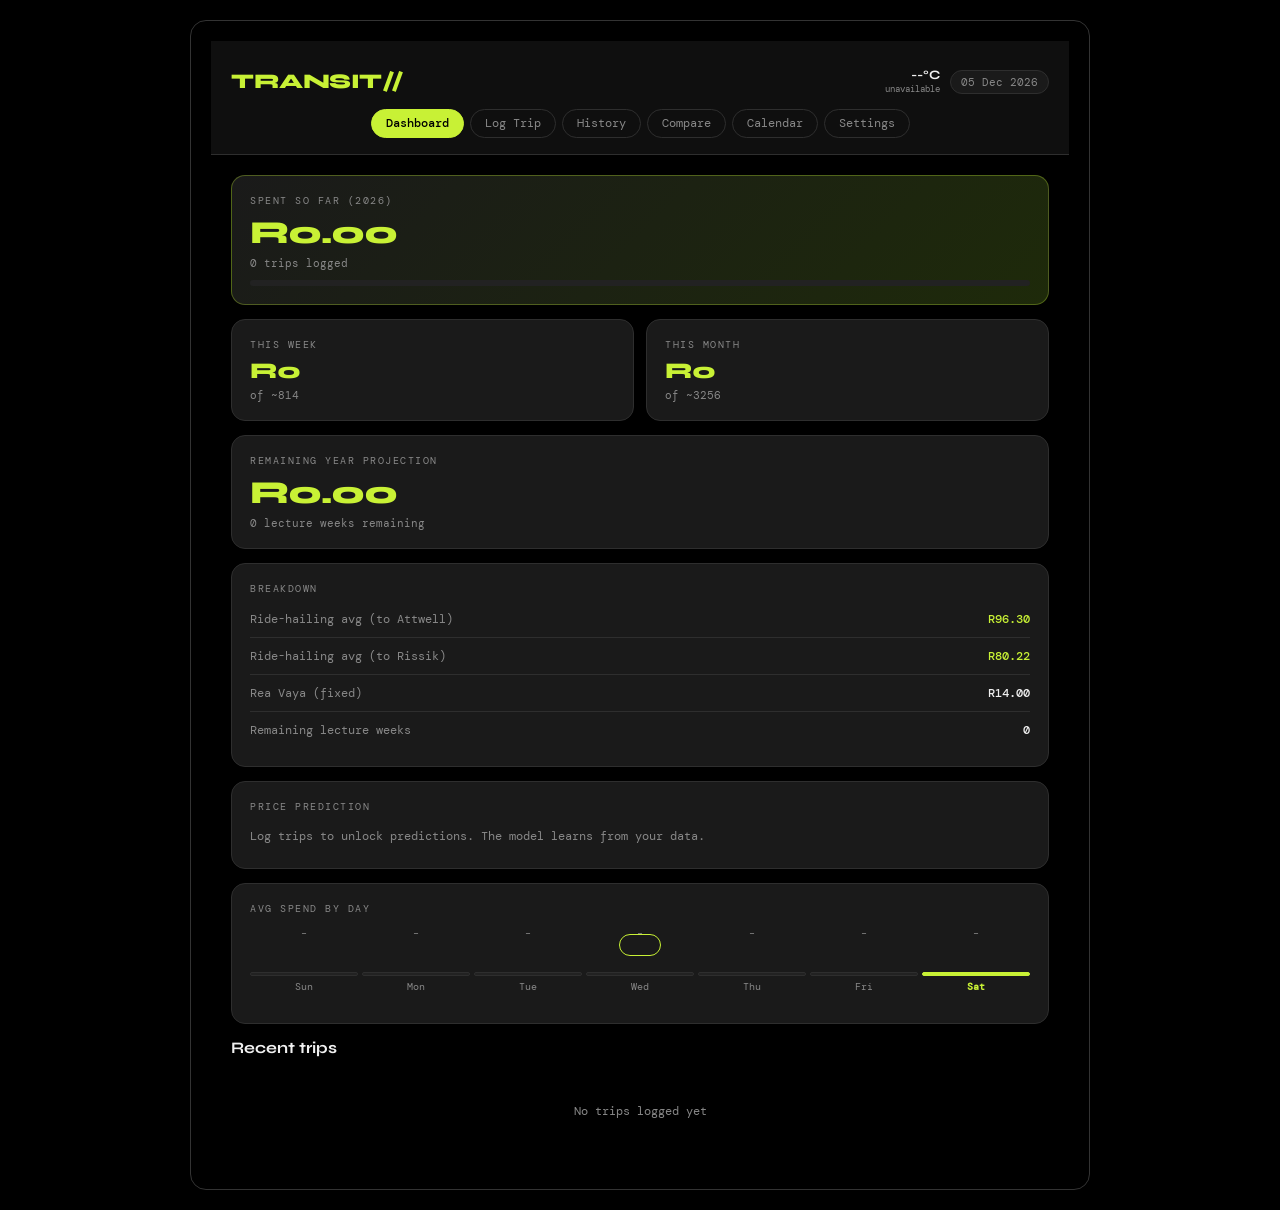
==== commit 8a7b6105: "Update date formatting in index.html" ====
--- a/index.html
+++ b/index.html
@@ -2413,17 +2413,16 @@
 
 // ─── PROJECTIONS ──────────────────────────────────────────────────────────────
 function getRemainingLectureWeeks() {
-  const today = new Date();
-  today.setHours(0,0,0,0);
+  const now = new Date();
+  const today = new Date(now.getFullYear(), now.getMonth(), now.getDate());
   const endSem2 = new Date('2026-10-16');
   let weeks = 0;
   let d = new Date(today);
   while (d <= endSem2) {
-    const iso = d.toISOString().split('T')[0];
+    const iso = d.getFullYear() + '-' + String(d.getMonth()+1).padStart(2,'0') + '-' + String(d.getDate()).padStart(2,'0');
     if (d.getDay() === 1 && isSchoolDay(iso)) weeks++;
     d.setDate(d.getDate()+1);
   }
-  // Partial current week
   return Math.max(0, weeks);
 }
 
@@ -3373,4 +3372,4 @@
 </script>
 
 
-</body></html>+</body></html>
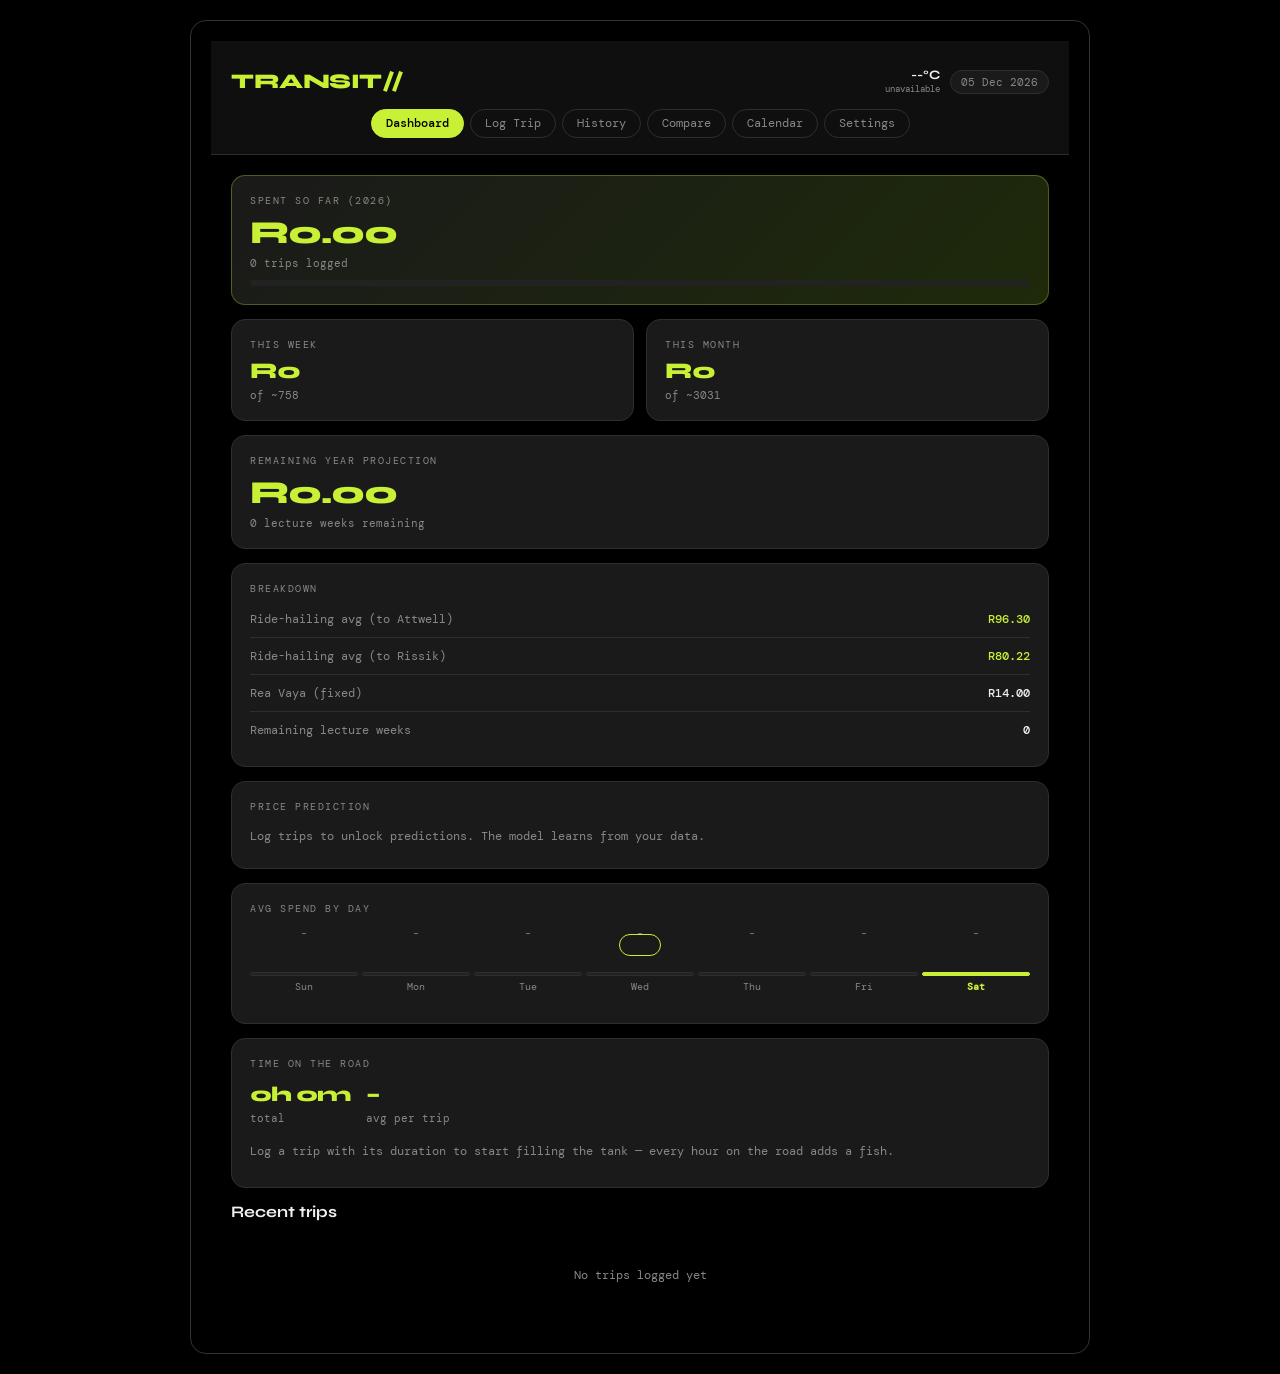
==== commit 0190c2a3: "All three files required for Transit PWA" ====
--- a/index.html
+++ b/index.html
@@ -1,3375 +1,1537 @@
-<!DOCTYPE html>
+<!doctype html>
 <!-- saved from url=(0058)file:///C:/Users/kassa/Downloads/transit-tracker-p5_2.html -->
-<html lang="en"><head><meta http-equiv="Content-Type" content="text/html; charset=UTF-8">
-
-<meta name="viewport" content="width=device-width, initial-scale=1.0">
-<meta name="color-scheme" content="dark">
-<title>Transit Tracker</title>
-<link rel="manifest" href="#" id="pwa-manifest">
-<meta name="theme-color" content="#0f0f0f">
-<meta name="apple-mobile-web-app-capable" content="yes">
-<meta name="apple-mobile-web-app-status-bar-style" content="black-translucent">
-<meta name="apple-mobile-web-app-title" content="TRANSIT//">
-<style>
-  @import url('https://fonts.googleapis.com/css2?family=DM+Mono:wght@400;500&family=Syne:wght@400;600;700;800&display=swap');
-  :root {
-    --bg: #0f0f0f;
-    --surface: #1a1a1a;
-    --surface2: #222222;
-    --border: #2e2e2e;
-    --accent: #c8f135;
-    --accent2: #35f1c8;
-    --text: #f0f0f0;
-    --muted: #888;
-    --danger: #ff4d4d;
-    --warning: #ffaa00;
-    --radius: 14px;
-  }
-
-  * { box-sizing: border-box; margin: 0; padding: 0; }
-
-  body {
-    background: var(--bg);
-    color: var(--text);
-    font-family: 'DM Mono', monospace;
-    min-height: 100vh;
-    max-width: 480px;
-    margin: 0 auto;
-    padding-bottom: 40px;
-  }
-
-  /* HEADER */
-  .header {
-    padding: 28px 20px 16px;
-    border-bottom: 1px solid var(--border);
-    position: sticky;
-    top: 0;
-    background: var(--bg);
-    z-index: 100;
-  }
-  .header-top {
-    display: flex;
-    justify-content: space-between;
-    align-items: center;
-  }
-  .app-title {
-    font-family: 'Syne', sans-serif;
-    font-weight: 800;
-    font-size: 1.3rem;
-    letter-spacing: -0.5px;
-    color: var(--accent);
-  }
-  .date-pill {
-    font-size: 0.7rem;
-    color: var(--muted);
-    background: var(--surface);
-    padding: 4px 10px;
-    border-radius: 20px;
-    border: 1px solid var(--border);
-  }
-
-  /* NAV TABS */
-  .nav-tabs {
-    display: flex;
-    gap: 6px;
-    padding: 14px 20px 0;
-    overflow-x: auto;
-    scrollbar-width: none;
-  }
-  .nav-tabs::-webkit-scrollbar { display: none; }
-  .tab-btn {
-    font-family: 'DM Mono', monospace;
-    font-size: 0.72rem;
-    padding: 6px 14px;
-    border-radius: 20px;
-    border: 1px solid var(--border);
-    background: transparent;
-    color: var(--muted);
-    cursor: pointer;
-    white-space: nowrap;
-    transition: all 0.2s;
-  }
-  .tab-btn.active {
-    background: var(--accent);
-    color: #000;
-    border-color: var(--accent);
-    font-weight: 500;
-  }
-
-  /* MAIN CONTENT */
-  .main { padding: 20px; }
-  .section { display: none; }
-  .section.active { display: block; }
-
-  /* CARDS */
-  .card {
-    background: var(--surface);
-    border: 1px solid var(--border);
-    border-radius: var(--radius);
-    padding: 18px;
-    margin-bottom: 14px;
-  }
-  .card-label {
-    font-size: 0.65rem;
-    color: var(--muted);
-    text-transform: uppercase;
-    letter-spacing: 1.5px;
-    margin-bottom: 6px;
-  }
-  .card-value {
-    font-family: 'Syne', sans-serif;
-    font-size: 2rem;
-    font-weight: 800;
-    color: var(--accent);
-    letter-spacing: -1px;
-  }
-  .card-sub {
-    font-size: 0.7rem;
-    color: var(--muted);
-    margin-top: 4px;
-  }
-
-  /* DASHBOARD GRID */
-  .dash-grid {
-    display: grid;
-    grid-template-columns: 1fr 1fr;
-    gap: 12px;
-    margin-bottom: 14px;
-  }
-  .dash-grid .card { margin-bottom: 0; }
-  .dash-grid .card-value { font-size: 1.4rem; }
-
-  /* PROGRESS BAR */
-  .progress-wrap {
-    background: var(--surface2);
-    border-radius: 4px;
-    height: 6px;
-    margin-top: 10px;
-    overflow: hidden;
-  }
-  .progress-bar {
-    height: 100%;
-    border-radius: 4px;
-    background: var(--accent);
-    transition: width 0.5s ease;
-  }
-  .progress-bar.warn { background: var(--warning); }
-  .progress-bar.danger { background: var(--danger); }
-
-  /* BREAKDOWN */
-  .breakdown-row {
-    display: flex;
-    justify-content: space-between;
-    align-items: center;
-    padding: 10px 0;
-    border-bottom: 1px solid var(--border);
-    font-size: 0.78rem;
-  }
-  .breakdown-row:last-child { border-bottom: none; }
-  .breakdown-label { color: var(--muted); }
-  .breakdown-val { color: var(--text); font-weight: 500; }
-  .breakdown-val.accent { color: var(--accent); }
-
-  /* FORMS */
-  .form-group { margin-bottom: 14px; }
-  .form-label {
-    display: block;
-    font-size: 0.68rem;
-    color: var(--muted);
-    text-transform: uppercase;
-    letter-spacing: 1px;
-    margin-bottom: 6px;
-  }
-  input, select, textarea {
-    width: 100%;
-    background: var(--surface2);
-    border: 1px solid var(--border);
-    border-radius: 8px;
-    color: var(--text);
-    font-family: 'DM Mono', monospace;
-    font-size: 0.85rem;
-    padding: 10px 12px;
-    outline: none;
-    transition: border-color 0.2s;
-  }
-  input, select, textarea {
-    width: 100%;
-    background: var(--surface2);
-    border: 1px solid var(--border);
-    border-radius: 8px;
-    color: var(--text);
-    font-family: 'DM Mono', monospace;
-    font-size: 0.85rem;
-    padding: 10px 12px;
-    outline: none;
-    transition: border-color 0.2s;
-  }
-  input:focus, select:focus { border-color: var(--accent); }
-  select option { background: var(--surface2); }
-
-  /* Hide native date/time picker chrome */
-  input[type="date"], input[type="time"] {
-    -webkit-appearance: none;
-    appearance: none;
-    color-scheme: dark;
-  }
-  input[type="date"]::-webkit-calendar-picker-indicator,
-  input[type="time"]::-webkit-calendar-picker-indicator {
-    filter: invert(1) sepia(1) saturate(5) hue-rotate(50deg);
-    opacity: 0.6;
-    cursor: pointer;
-  }
-
-  /* ── CUSTOM PICKER OVERLAY ──────────────────────────────────────────── */
-  .cpicker-wrap { position: relative; }
-  .cpicker-display {
-    width: 100%;
-    background: var(--surface2);
-    border: 1px solid var(--border);
-    border-radius: 8px;
-    color: var(--text);
-    font-family: 'DM Mono', monospace;
-    font-size: 0.85rem;
-    padding: 10px 12px;
-    cursor: pointer;
-    display: flex;
-    justify-content: space-between;
-    align-items: center;
-    transition: border-color 0.2s;
-    user-select: none;
-    -webkit-tap-highlight-color: transparent;
-  }
-  .cpicker-display:hover, .cpicker-display.open { border-color: var(--accent); }
-  .cpicker-display .cpicker-icon { color: var(--accent); font-size: 0.8rem; opacity: 0.7; }
-
-  .cpicker-panel {
-    position: absolute;
-    top: calc(100% + 6px);
-    left: 0; right: 0;
-    background: var(--surface);
-    border: 1px solid var(--border);
-    border-radius: var(--radius);
-    z-index: 500;
-    padding: 16px;
-    box-shadow: 0 8px 32px rgba(0,0,0,0.6);
-    display: none;
-  }
-  .cpicker-panel.open { display: block; }
-
-  /* Date picker */
-  .dp-header {
-    display: flex;
-    justify-content: space-between;
-    align-items: center;
-    margin-bottom: 12px;
-  }
-  .dp-nav {
-    background: var(--surface2);
-    border: 1px solid var(--border);
-    border-radius: 8px;
-    color: var(--text);
-    width: 32px; height: 32px;
-    cursor: pointer;
-    font-size: 1rem;
-    display: flex; align-items: center; justify-content: center;
-    transition: border-color 0.15s;
-  }
-  .dp-nav:hover { border-color: var(--accent); color: var(--accent); }
-  .dp-month-label {
-    font-family: 'Syne', sans-serif;
-    font-weight: 700;
-    font-size: 0.8rem;
-    color: var(--text);
-  }
-  .dp-grid {
-    display: grid;
-    grid-template-columns: repeat(7, 1fr);
-    gap: 3px;
-  }
-  .dp-dow {
-    font-size: 0.6rem;
-    color: var(--muted);
-    text-align: center;
-    padding: 3px 0;
-    text-transform: uppercase;
-  }
-  .dp-day {
-    aspect-ratio: 1;
-    display: flex; align-items: center; justify-content: center;
-    border-radius: 6px;
-    font-size: 0.75rem;
-    cursor: pointer;
-    transition: background 0.1s, color 0.1s;
-    color: var(--text);
-    -webkit-tap-highlight-color: transparent;
-  }
-  .dp-day:hover { background: var(--surface2); }
-  .dp-day.other { color: var(--muted); opacity: 0.4; pointer-events: none; }
-  .dp-day.today-mark { border: 1px solid var(--border); }
-  .dp-day.selected { background: var(--accent); color: #000; font-weight: 700; }
-
-  /* Time picker */
-  .tp-wrap {
-    display: flex;
-    gap: 12px;
-    align-items: center;
-    justify-content: center;
-    padding: 4px 0;
-  }
-  .tp-col {
-    display: flex;
-    flex-direction: column;
-    align-items: center;
-    gap: 6px;
-  }
-  .tp-label { font-size: 0.6rem; color: var(--muted); text-transform: uppercase; letter-spacing: 0.1em; }
-  .tp-btn {
-    background: var(--surface2);
-    border: 1px solid var(--border);
-    border-radius: 8px;
-    color: var(--accent);
-    width: 40px; height: 32px;
-    font-size: 1rem;
-    cursor: pointer;
-    display: flex; align-items: center; justify-content: center;
-    -webkit-tap-highlight-color: transparent;
-  }
-  .tp-btn:active { background: var(--border); }
-  .tp-val {
-    font-family: 'Syne', sans-serif;
-    font-weight: 800;
-    font-size: 1.8rem;
-    color: var(--text);
-    min-width: 54px;
-    text-align: center;
-  }
-  .tp-sep { font-family: 'Syne', sans-serif; font-weight: 800; font-size: 1.8rem; color: var(--muted); padding-top: 20px; }
-  .tp-confirm {
-    margin-top: 14px;
-    width: 100%;
-    background: var(--accent);
-    border: none;
-    border-radius: 8px;
-    color: #000;
-    font-family: 'Syne', sans-serif;
-    font-weight: 700;
-    font-size: 0.8rem;
-    padding: 10px;
-    cursor: pointer;
-    -webkit-tap-highlight-color: transparent;
-  }
-
-  .btn {
-    font-family: 'Syne', sans-serif;
-    font-weight: 700;
-    font-size: 0.85rem;
-    padding: 12px 20px;
-    border-radius: 10px;
-    border: none;
-    cursor: pointer;
-    transition: all 0.2s;
-    width: 100%;
-    letter-spacing: 0.3px;
-  }
-  .btn-primary {
-    background: var(--accent);
-    color: #000;
-  }
-  .btn-primary:hover { opacity: 0.88; }
-  .btn-secondary {
-    background: transparent;
-    color: var(--text);
-    border: 1px solid var(--border);
-  }
-  .btn-secondary:hover { border-color: var(--accent); color: var(--accent); }
-  .btn-danger {
-    background: transparent;
-    color: var(--danger);
-    border: 1px solid var(--danger);
-    font-size: 0.75rem;
-    padding: 6px 12px;
-    width: auto;
-  }
-
-  .btn-row {
-    display: flex;
-    gap: 10px;
-    margin-top: 6px;
-  }
-  .btn-row .btn { flex: 1; }
-
-  /* TOGGLE SWITCH */
-  .toggle-row {
-    display: flex;
-    justify-content: space-between;
-    align-items: center;
-    padding: 10px 0;
-    border-bottom: 1px solid var(--border);
-  }
-  .toggle-row:last-child { border-bottom: none; }
-  .toggle-label { font-size: 0.8rem; }
-  .toggle-sub { font-size: 0.68rem; color: var(--muted); }
-  .switch {
-    position: relative;
-    width: 42px;
-    height: 24px;
-    flex-shrink: 0;
-  }
-  .switch input { opacity: 0; width: 0; height: 0; }
-  .slider {
-    position: absolute;
-    inset: 0;
-    background: var(--surface2);
-    border-radius: 24px;
-    border: 1px solid var(--border);
-    cursor: pointer;
-    transition: 0.3s;
-  }
-  .slider:before {
-    content: '';
-    position: absolute;
-    width: 16px;
-    height: 16px;
-    left: 3px;
-    top: 3px;
-    background: var(--muted);
-    border-radius: 50%;
-    transition: 0.3s;
-  }
-  input:checked + .slider { background: var(--accent); border-color: var(--accent); }
-  input:checked + .slider:before { transform: translateX(18px); background: #000; }
-
-  /* TRIP LIST */
-  .trip-item {
-    display: flex;
-    justify-content: space-between;
-    align-items: flex-start;
-    padding: 12px 0;
-    border-bottom: 1px solid var(--border);
-    gap: 10px;
-  }
-  .trip-item:last-child { border-bottom: none; }
-  .trip-info { flex: 1; }
-  .trip-route {
-    font-size: 0.8rem;
-    color: var(--text);
-    margin-bottom: 3px;
-  }
-  .trip-meta {
-    font-size: 0.68rem;
-    color: var(--muted);
-  }
-  .trip-price {
-    font-family: 'Syne', sans-serif;
-    font-weight: 700;
-    font-size: 0.95rem;
-    color: var(--accent);
-    white-space: nowrap;
-  }
-  .trip-app-badge {
-    font-size: 0.6rem;
-    padding: 2px 7px;
-    border-radius: 10px;
-    background: var(--surface2);
-    border: 1px solid var(--border);
-    color: var(--muted);
-    margin-left: 6px;
-  }
-
-  /* PATTERN DAY GRID */
-  .day-grid {
-    display: grid;
-    grid-template-columns: repeat(7, 1fr);
-    gap: 6px;
-    margin: 12px 0;
-  }
-  .day-cell {
-    background: var(--surface2);
-    border: 1px solid var(--border);
-    border-radius: 6px;
-    padding: 8px 4px;
-    text-align: center;
-    font-size: 0.62rem;
-    cursor: pointer;
-    transition: all 0.2s;
-  }
-  .day-cell .day-name { color: var(--muted); margin-bottom: 4px; }
-  .day-cell .day-count {
-    font-family: 'Syne', sans-serif;
-    font-weight: 700;
-    font-size: 1rem;
-    color: var(--accent);
-  }
-  .day-cell .day-rv {
-    font-size: 0.6rem;
-    color: var(--accent2);
-    margin-top: 2px;
-  }
-
-  /* CALENDAR */
-  .cal-grid {
-    display: grid;
-    grid-template-columns: repeat(7, 1fr);
-    gap: 4px;
-    margin-top: 10px;
-  }
-  .cal-header {
-    text-align: center;
-    font-size: 0.6rem;
-    color: var(--muted);
-    padding: 4px 0;
-  }
-  .cal-day {
-    aspect-ratio: 1;
-    display: flex;
-    align-items: center;
-    justify-content: center;
-    border-radius: 6px;
-    font-size: 0.7rem;
-    cursor: pointer;
-    border: 1px solid transparent;
-    transition: all 0.15s;
-    position: relative;
-  }
-  .cal-day.school { background: rgba(200,241,53,0.15); border-color: var(--accent); color: var(--accent); }
-  .cal-day.holiday { background: rgba(255,77,77,0.12); border-color: var(--danger); color: var(--danger); }
-  .cal-day.recess { background: rgba(136,136,136,0.12); border-color: var(--border); color: var(--muted); }
-  .cal-day.today { box-shadow: 0 0 0 2px var(--accent2); }
-  .cal-day.other-month { opacity: 0.25; cursor: default; }
-  .cal-day:hover:not(.other-month) { opacity: 0.8; }
-
-  .cal-legend {
-    display: flex;
-    gap: 12px;
-    margin-top: 10px;
-    flex-wrap: wrap;
-  }
-  .legend-item {
-    display: flex;
-    align-items: center;
-    gap: 5px;
-    font-size: 0.65rem;
-    color: var(--muted);
-  }
-  .legend-dot {
-    width: 8px;
-    height: 8px;
-    border-radius: 2px;
-  }
-
-  /* SECTION TITLE */
-  .section-title {
-    font-family: 'Syne', sans-serif;
-    font-weight: 700;
-    font-size: 1rem;
-    margin-bottom: 16px;
-    color: var(--text);
-  }
-  .section-subtitle {
-    font-size: 0.7rem;
-    color: var(--muted);
-    margin-bottom: 14px;
-    margin-top: -10px;
-  }
-
-  /* CHIP GROUP */
-  .chip-group {
-    display: flex;
-    flex-wrap: wrap;
-    gap: 6px;
-    margin-top: 6px;
-  }
-  .chip {
-    font-family: 'DM Mono', monospace;
-    font-size: 0.72rem;
-    padding: 5px 12px;
-    border-radius: 20px;
-    border: 1px solid var(--border);
-    background: transparent;
-    color: var(--muted);
-    cursor: pointer;
-    transition: all 0.15s;
-  }
-  .chip.selected {
-    background: var(--accent);
-    color: #000;
-    border-color: var(--accent);
-  }
-  .chip.selected-2 {
-    background: var(--accent2);
-    color: #000;
-    border-color: var(--accent2);
-  }
-
-  /* TOAST */
-  .toast {
-    position: fixed;
-    bottom: 24px;
-    left: 50%;
-    transform: translateX(-50%) translateY(80px);
-    background: var(--surface);
-    border: 1px solid var(--accent);
-    color: var(--accent);
-    font-size: 0.78rem;
-    padding: 10px 20px;
-    border-radius: 20px;
-    z-index: 999;
-    transition: transform 0.3s ease;
-    white-space: nowrap;
-  }
-  .toast.show { transform: translateX(-50%) translateY(0); }
-
-  /* DIVIDER */
-  .divider {
-    height: 1px;
-    background: var(--border);
-    margin: 16px 0;
-  }
-
-  .tag {
-    display: inline-block;
-    font-size: 0.62rem;
-    padding: 2px 8px;
-    border-radius: 10px;
-    margin-left: 6px;
-  }
-  .tag-green { background: rgba(200,241,53,0.15); color: var(--accent); }
-  .tag-blue { background: rgba(53,241,200,0.15); color: var(--accent2); }
-  .tag-red { background: rgba(255,77,77,0.15); color: var(--danger); }
-
-  .empty-state {
-    text-align: center;
-    padding: 30px 0;
-    color: var(--muted);
-    font-size: 0.78rem;
-  }
-
-  .month-nav {
-    display: flex;
-    align-items: center;
-    justify-content: space-between;
-    margin-bottom: 10px;
-  }
-  .month-nav-btn {
-    background: var(--surface2);
-    border: 1px solid var(--border);
-    color: var(--text);
-    border-radius: 6px;
-    width: 28px;
-    height: 28px;
-    cursor: pointer;
-    font-size: 0.9rem;
-    display: flex;
-    align-items: center;
-    justify-content: center;
-  }
-  .month-nav-title {
-    font-family: 'Syne', sans-serif;
-    font-weight: 700;
-    font-size: 0.85rem;
-  }
-
-  .input-row {
-    display: grid;
-    grid-template-columns: 1fr 1fr;
-    gap: 10px;
-  }
-
-  .pattern-input {
-    width: 48px;
-    text-align: center;
-    padding: 6px;
-    font-size: 0.9rem;
-  }
-
-  .highlight-box {
-    background: rgba(200,241,53,0.06);
-    border: 1px solid rgba(200,241,53,0.2);
-    border-radius: var(--radius);
-    padding: 14px;
-    margin-bottom: 14px;
-  }
-
-  /* WEATHER WIDGET */
-  .weather-corner {
-    position: absolute;
-    top: 0;
-    right: 0;
-    display: flex;
-    flex-direction: column;
-    align-items: flex-end;
-    gap: 2px;
-  }
-  .weather-temp {
-    font-family: 'Syne', sans-serif;
-    font-size: 0.8rem;
-    font-weight: 700;
-    color: var(--text);
-    line-height: 1;
-  }
-  .weather-desc {
-    font-size: 0.58rem;
-    color: var(--muted);
-    text-align: right;
-    line-height: 1.2;
-  }
-  .weather-rain-warn {
-    background: rgba(53,241,200,0.08);
-    border: 1px solid rgba(53,241,200,0.25);
-    border-radius: 10px;
-    padding: 8px 12px;
-    margin-bottom: 14px;
-    display: flex;
-    align-items: center;
-    gap: 10px;
-    font-size: 0.72rem;
-    color: var(--accent2);
-  }
-
-  /* PREDICTION CARD */
-  .predict-row {
-    display: flex;
-    justify-content: space-between;
-    align-items: center;
-    padding: 11px 0;
-    border-bottom: 1px solid var(--border);
-    font-size: 0.75rem;
-  }
-  .predict-row:last-child { border-bottom: none; }
-  .predict-label { color: var(--muted); }
-  .predict-val {
-    font-family: 'Syne', sans-serif;
-    font-weight: 700;
-    font-size: 0.9rem;
-    color: var(--accent);
-  }
-  .predict-conf {
-    font-size: 0.6rem;
-    color: var(--muted);
-    margin-top: 2px;
-    text-align: right;
-  }
-</style>
-<style>
-  @media (min-width: 768px) {
-    body {
-      max-width: 900px !important;
-      margin: 20px auto !important;
-      padding: 20px !important;
-      background-color: #000 !important;
-      border: 1px solid #333;
-      border-radius: 16px;
-      box-shadow: 0 10px 30px rgba(0,0,0,0.5);
-    }
-    .nav-tabs {
-      justify-content: center !important;
-      overflow-x: hidden !important;
-    }
-  }
-  
-  /* Ensure horizontal scrolling is visible and functional on mobile */
-  .nav-tabs {
-    scrollbar-width: none; /* Firefox */
-    -ms-overflow-style: none;  /* IE 10+ */
-  }
-  .nav-tabs::-webkit-scrollbar {
-    display: none; /* WebKit */
-  }
-
-  /* ── PIN LOCK OVERLAY ─────────────────────────────────────────────────── */
-  #pin-overlay {
-    position: fixed;
-    inset: 0;
-    background: var(--bg);
-    z-index: 9999;
-    display: flex;
-    flex-direction: column;
-    align-items: center;
-    justify-content: center;
-    gap: 0;
-    padding: 20px;
-  }
-  #pin-overlay.hidden { display: none; }
-
-  .pin-logo {
-    font-family: 'Syne', sans-serif;
-    font-weight: 800;
-    font-size: 2rem;
-    color: var(--accent);
-    letter-spacing: -0.5px;
-    margin-bottom: 8px;
-  }
-  .pin-tagline {
-    font-size: 0.7rem;
-    color: var(--muted);
-    letter-spacing: 0.1em;
-    text-transform: uppercase;
-    margin-bottom: 40px;
-  }
-  .pin-prompt {
-    font-size: 0.75rem;
-    color: var(--muted);
-    text-transform: uppercase;
-    letter-spacing: 0.1em;
-    margin-bottom: 20px;
-  }
-  .pin-dots {
-    display: flex;
-    gap: 14px;
-    margin-bottom: 36px;
-  }
-  .pin-dot {
-    width: 14px;
-    height: 14px;
-    border-radius: 50%;
-    border: 2px solid var(--border);
-    background: transparent;
-    transition: background 0.15s, border-color 0.15s;
-  }
-  .pin-dot.filled {
-    background: var(--accent);
-    border-color: var(--accent);
-  }
-  .pin-dot.error {
-    background: var(--danger);
-    border-color: var(--danger);
-  }
-  .pin-pad {
-    display: grid;
-    grid-template-columns: repeat(3, 72px);
-    gap: 12px;
-    margin-bottom: 16px;
-  }
-  .pin-key {
-    height: 72px;
-    background: var(--surface);
-    border: 1px solid var(--border);
-    border-radius: var(--radius);
-    color: var(--text);
-    font-family: 'Syne', sans-serif;
-    font-weight: 700;
-    font-size: 1.3rem;
-    cursor: pointer;
-    display: flex;
-    align-items: center;
-    justify-content: center;
-    transition: background 0.1s, transform 0.08s;
-    -webkit-tap-highlight-color: transparent;
-    user-select: none;
-  }
-  .pin-key:active {
-    background: var(--surface2);
-    transform: scale(0.93);
-  }
-  .pin-key.accent {
-    background: var(--accent);
-    border-color: var(--accent);
-    color: #000;
-  }
-  .pin-key.danger-key {
-    background: transparent;
-    border-color: var(--danger);
-    color: var(--danger);
-    font-size: 0.7rem;
-    letter-spacing: 0.05em;
-  }
-  .pin-key.empty {
-    background: transparent;
-    border: none;
-    cursor: default;
-  }
-  .pin-error-msg {
-    font-size: 0.7rem;
-    color: var(--danger);
-    height: 18px;
-    text-align: center;
-    letter-spacing: 0.05em;
-  }
-  .pin-setup-note {
-    font-size: 0.68rem;
-    color: var(--muted);
-    text-align: center;
-    margin-top: 8px;
-    max-width: 260px;
-    line-height: 1.5;
-  }
-</style></head>
-<body class="ai-style-change-1">
-
-<!-- ── PIN LOCK OVERLAY ──────────────────────────────────────────────────── -->
-<div id="pin-overlay" class="hidden">
-  <div class="pin-logo">TRANSIT//</div>
-  <div class="pin-tagline">Your commute, tracked</div>
-  <div class="pin-prompt" id="pin-prompt">Enter PIN</div>
-  <div class="pin-dots" id="pin-dots">
-    <div class="pin-dot" id="pd0"></div>
-    <div class="pin-dot" id="pd1"></div>
-    <div class="pin-dot" id="pd2"></div>
-    <div class="pin-dot" id="pd3"></div>
-  </div>
-  <div class="pin-pad">
-    <button class="pin-key" onclick="pinKey('1')">1</button>
-    <button class="pin-key" onclick="pinKey('2')">2</button>
-    <button class="pin-key" onclick="pinKey('3')">3</button>
-    <button class="pin-key" onclick="pinKey('4')">4</button>
-    <button class="pin-key" onclick="pinKey('5')">5</button>
-    <button class="pin-key" onclick="pinKey('6')">6</button>
-    <button class="pin-key" onclick="pinKey('7')">7</button>
-    <button class="pin-key" onclick="pinKey('8')">8</button>
-    <button class="pin-key" onclick="pinKey('9')">9</button>
-    <button class="pin-key danger-key" onclick="pinClear()">CLR</button>
-    <button class="pin-key" onclick="pinKey('0')">0</button>
-    <button class="pin-key accent" onclick="pinBackspace()">⌫</button>
-  </div>
-  <div class="pin-error-msg" id="pin-error"></div>
-  <div class="pin-setup-note" id="pin-setup-note"></div>
-</div>
-
-<div class="header">
-  <div class="header-top" style="position:relative">
-    <div class="app-title">TRANSIT//</div>
-    <div style="display:flex;align-items:center;gap:10px">
-      <div id="weather-widget" style="display:flex;align-items:center;gap:8px;cursor:pointer" onclick="switchTab(&#39;dashboard&#39;)" title="Johannesburg weather">
-        <div id="weather-icon-wrap"><svg width="26" height="26" viewBox="0 0 24 24" fill="none">
-      <path d="M6.5 17H18.5C20.4 17 22 15.4 22 13.5C22 11.7 20.6 10.2 18.8 10C18.4 7.7 16.4 6 14 6C11.8 6 10 7.4 9.3 9.3C9.1 9.1 8.8 9 8.5 9C7.1 9 6 10.1 6 11.5C4.3 11.8 3 13.3 3 15C3 16.1 3.7 17 4.7 17H6.5Z" stroke="var(--accent)" stroke-width="1.5" stroke-linecap="round" stroke-linejoin="round"></path>
-    </svg></div>
-        <div class="weather-corner" style="position:static">
-          <div class="weather-temp" id="weather-temp-label">12°C</div>
-          <div class="weather-desc" id="weather-desc-label">Overcast clouds</div>
-        </div>
+<html lang="en">
+  <head>
+    <meta http-equiv="Content-Type" content="text/html; charset=UTF-8" />
+
+    <meta name="viewport" content="width=device-width, initial-scale=1.0" />
+    <meta name="color-scheme" content="dark" />
+    <title>Transit Tracker</title>
+    <link rel="manifest" href="#" id="pwa-manifest" />
+    <meta name="theme-color" content="#0f0f0f" />
+    <meta name="apple-mobile-web-app-capable" content="yes" />
+    <meta
+      name="apple-mobile-web-app-status-bar-style"
+      content="black-translucent"
+    />
+    <meta name="apple-mobile-web-app-title" content="TRANSIT//" />
+    <link rel="stylesheet" href="styles.css" />
+  </head>
+  <body class="ai-style-change-1">
+    <!-- ── PIN LOCK OVERLAY ──────────────────────────────────────────────────── -->
+    <div id="pin-overlay" class="hidden">
+      <div class="pin-logo">TRANSIT//</div>
+      <div class="pin-tagline">Your commute, tracked</div>
+      <div class="pin-prompt" id="pin-prompt">Enter PIN</div>
+      <div class="pin-dots" id="pin-dots">
+        <div class="pin-dot" id="pd0"></div>
+        <div class="pin-dot" id="pd1"></div>
+        <div class="pin-dot" id="pd2"></div>
+        <div class="pin-dot" id="pd3"></div>
       </div>
-      <div class="date-pill" id="headerDate">17 Apr 2026</div>
+      <div class="pin-pad">
+        <button class="pin-key" onclick="pinKey('1')">1</button>
+        <button class="pin-key" onclick="pinKey('2')">2</button>
+        <button class="pin-key" onclick="pinKey('3')">3</button>
+        <button class="pin-key" onclick="pinKey('4')">4</button>
+        <button class="pin-key" onclick="pinKey('5')">5</button>
+        <button class="pin-key" onclick="pinKey('6')">6</button>
+        <button class="pin-key" onclick="pinKey('7')">7</button>
+        <button class="pin-key" onclick="pinKey('8')">8</button>
+        <button class="pin-key" onclick="pinKey('9')">9</button>
+        <button class="pin-key danger-key" onclick="pinClear()">CLR</button>
+        <button class="pin-key" onclick="pinKey('0')">0</button>
+        <button class="pin-key accent" onclick="pinBackspace()">⌫</button>
+      </div>
+      <div class="pin-error-msg" id="pin-error"></div>
+      <div class="pin-setup-note" id="pin-setup-note"></div>
+      <div class="pin-contact-msg" id="pin-contact-msg"></div>
     </div>
-  </div>
-  <div class="nav-tabs" style="overflow-x: auto; display: flex; flex-wrap: nowrap; touch-action: pan-x;">
-    <button class="tab-btn active" onclick="switchTab(&#39;dashboard&#39;)">Dashboard</button>
-    <button class="tab-btn" onclick="switchTab(&#39;log&#39;)">Log Trip</button>
-    <button class="tab-btn" onclick="switchTab(&#39;history&#39;)">History</button>
-    <button class="tab-btn" onclick="switchTab(&#39;compare&#39;)">Compare</button>
-    <button class="tab-btn" onclick="switchTab(&#39;calendar&#39;)">Calendar</button>
-    <button class="tab-btn" onclick="switchTab(&#39;settings&#39;)">Settings</button>
-  </div>
-</div>
-
-<div class="main ai-style-change-2">
-
-  <!-- DASHBOARD -->
-  <div id="tab-dashboard" class="section active">
-
-    <!-- Rain warning (hidden by default) -->
-    <div id="rain-warn" class="weather-rain-warn" style="display:none">
-      <svg width="18" height="18" viewBox="0 0 24 24" fill="none">
-        <path d="M20 17.5C20 19.43 18.43 21 16.5 21C14.57 21 13 19.43 13 17.5V17" stroke="#35f1c8" stroke-width="1.5" stroke-linecap="round"></path>
-        <path d="M6 17.5C6 19.43 4.43 21 2.5 21" stroke="#35f1c8" stroke-width="1.5" stroke-linecap="round"></path>
-        <path d="M9.5 21C9.5 22.1 8.6 23 7.5 23S5.5 22.1 5.5 21" stroke="#35f1c8" stroke-width="1.5" stroke-linecap="round"></path>
-        <path d="M12 2C8.5 2 5.5 4.5 5 8C3.3 8.3 2 9.8 2 11.5C2 13.4 3.6 15 5.5 15H18.5C20.4 15 22 13.4 22 11.5C22 9.7 20.6 8.2 18.8 8C18.4 4.7 15.5 2 12 2Z" stroke="#35f1c8" stroke-width="1.5"></path>
-      </svg>
-      <div id="rain-warn-text">Rain expected — budget for possible surge pricing</div>
-    </div>
-
-    <div class="card ai-style-change-3" style="background: linear-gradient(135deg, #1a1a1a 0%, #1e2a0a 100%); border-color: rgba(200,241,53,0.3);">
-      <div class="card-label">Spent so far (2026)</div>
-      <div class="card-value" id="dash-spent">R0.00</div>
-      <div class="card-sub" id="dash-spent-sub">0 trips logged</div>
-      <div class="progress-wrap">
-        <div class="progress-bar" id="dash-progress" style="width:0%"></div>
+
+    <div class="header">
+      <div class="header-top" style="position: relative">
+        <div class="app-title">TRANSIT//</div>
+        <div style="display: flex; align-items: center; gap: 10px">
+          <div
+            id="weather-widget"
+            style="
+              display: flex;
+              align-items: center;
+              gap: 8px;
+              cursor: pointer;
+            "
+            onclick="switchTab(&#39;dashboard&#39;)"
+            title="Johannesburg weather"
+          >
+            <div id="weather-icon-wrap">
+              <svg width="26" height="26" viewBox="0 0 24 24" fill="none">
+                <path
+                  d="M6.5 17H18.5C20.4 17 22 15.4 22 13.5C22 11.7 20.6 10.2 18.8 10C18.4 7.7 16.4 6 14 6C11.8 6 10 7.4 9.3 9.3C9.1 9.1 8.8 9 8.5 9C7.1 9 6 10.1 6 11.5C4.3 11.8 3 13.3 3 15C3 16.1 3.7 17 4.7 17H6.5Z"
+                  stroke="var(--accent)"
+                  stroke-width="1.5"
+                  stroke-linecap="round"
+                  stroke-linejoin="round"
+                ></path>
+              </svg>
+            </div>
+            <div class="weather-corner" style="position: static">
+              <div class="weather-temp" id="weather-temp-label">12°C</div>
+              <div class="weather-desc" id="weather-desc-label">
+                Overcast clouds
+              </div>
+            </div>
+          </div>
+          <div class="date-pill" id="headerDate">17 Apr 2026</div>
+        </div>
+      </div>
+      <div
+        class="nav-tabs"
+        style="
+          overflow-x: auto;
+          display: flex;
+          flex-wrap: nowrap;
+          touch-action: pan-x;
+        "
+      >
+        <button class="tab-btn active" onclick="switchTab(&#39;dashboard&#39;)">
+          Dashboard
+        </button>
+        <button class="tab-btn" onclick="switchTab(&#39;log&#39;)">
+          Log Trip
+        </button>
+        <button class="tab-btn" onclick="switchTab(&#39;history&#39;)">
+          History
+        </button>
+        <button class="tab-btn" onclick="switchTab(&#39;compare&#39;)">
+          Compare
+        </button>
+        <button class="tab-btn" onclick="switchTab(&#39;calendar&#39;)">
+          Calendar
+        </button>
+        <button class="tab-btn" onclick="switchTab(&#39;settings&#39;)">
+          Settings
+        </button>
       </div>
     </div>
 
-    <div class="dash-grid">
-      <div class="card ai-style-change-4">
-        <div class="card-label">This week</div>
-        <div class="card-value" id="dash-week">R0</div>
-        <div class="card-sub" id="dash-week-sub">of ~<span id="dash-week-budget">814</span></div>
+    <div class="main ai-style-change-2">
+      <!-- DASHBOARD -->
+      <div id="tab-dashboard" class="section active">
+        <!-- Rain warning (hidden by default) -->
+        <div id="rain-warn" class="weather-rain-warn" style="display: none">
+          <svg width="18" height="18" viewBox="0 0 24 24" fill="none">
+            <path
+              d="M20 17.5C20 19.43 18.43 21 16.5 21C14.57 21 13 19.43 13 17.5V17"
+              stroke="#35f1c8"
+              stroke-width="1.5"
+              stroke-linecap="round"
+            ></path>
+            <path
+              d="M6 17.5C6 19.43 4.43 21 2.5 21"
+              stroke="#35f1c8"
+              stroke-width="1.5"
+              stroke-linecap="round"
+            ></path>
+            <path
+              d="M9.5 21C9.5 22.1 8.6 23 7.5 23S5.5 22.1 5.5 21"
+              stroke="#35f1c8"
+              stroke-width="1.5"
+              stroke-linecap="round"
+            ></path>
+            <path
+              d="M12 2C8.5 2 5.5 4.5 5 8C3.3 8.3 2 9.8 2 11.5C2 13.4 3.6 15 5.5 15H18.5C20.4 15 22 13.4 22 11.5C22 9.7 20.6 8.2 18.8 8C18.4 4.7 15.5 2 12 2Z"
+              stroke="#35f1c8"
+              stroke-width="1.5"
+            ></path>
+          </svg>
+          <div id="rain-warn-text">
+            Rain expected — budget for possible surge pricing
+          </div>
+        </div>
+
+        <div
+          class="card ai-style-change-3"
+          style="
+            background: linear-gradient(135deg, #1a1a1a 0%, #1e2a0a 100%);
+            border-color: rgba(200, 241, 53, 0.3);
+          "
+        >
+          <div class="card-label">Spent so far (2026)</div>
+          <div class="card-value" id="dash-spent">R0.00</div>
+          <div class="card-sub" id="dash-spent-sub">0 trips logged</div>
+          <div class="progress-wrap">
+            <div
+              class="progress-bar"
+              id="dash-progress"
+              style="width: 0%"
+            ></div>
+          </div>
+        </div>
+
+        <div class="dash-grid">
+          <div class="card ai-style-change-4">
+            <div class="card-label">This week</div>
+            <div class="card-value" id="dash-week">R0</div>
+            <div class="card-sub" id="dash-week-sub">
+              of ~<span id="dash-week-budget">814</span>
+            </div>
+          </div>
+          <div class="card ai-style-change-5">
+            <div class="card-label">This month</div>
+            <div class="card-value" id="dash-month">R0</div>
+            <div class="card-sub" id="dash-month-sub">
+              of ~<span id="dash-month-budget">3256</span>
+            </div>
+          </div>
+        </div>
+
+        <div class="card ai-style-change-6">
+          <div class="card-label">Remaining year projection</div>
+          <div class="card-value" id="dash-remaining">R0.00</div>
+          <div class="card-sub" id="dash-remaining-sub">
+            0 lecture weeks remaining
+          </div>
+        </div>
+
+        <div class="card ai-style-change-7">
+          <div class="card-label">Breakdown</div>
+          <div class="breakdown-row">
+            <span class="breakdown-label">Ride-hailing avg (to Attwell)</span>
+            <span class="breakdown-val accent" id="bd-bolt-attwell"
+              >R96.30</span
+            >
+          </div>
+          <div class="breakdown-row">
+            <span class="breakdown-label">Ride-hailing avg (to Rissik)</span>
+            <span class="breakdown-val accent" id="bd-bolt-rissik">R80.22</span>
+          </div>
+          <div class="breakdown-row">
+            <span class="breakdown-label">Rea Vaya (fixed)</span>
+            <span class="breakdown-val" id="bd-rv">R14.00</span>
+          </div>
+          <div class="breakdown-row">
+            <span class="breakdown-label">Remaining lecture weeks</span>
+            <span class="breakdown-val" id="bd-weeks">0</span>
+          </div>
+        </div>
+
+        <!-- Price prediction -->
+        <div class="card ai-style-change-8" id="predict-card">
+          <div class="card-label">Price prediction</div>
+          <div id="predict-content" style="margin-top: 10px">
+            <div
+              style="font-size: 0.72rem; color: var(--muted); padding: 6px 0"
+            >
+              Log trips to unlock predictions. The model learns from your data.
+            </div>
+          </div>
+        </div>
+        <div
+          id="dow-grid-card"
+          class="card ai-style-change-9"
+          style="margin-top: 12px"
+        >
+          <div class="card-label">Avg spend by day</div>
+          <div
+            class="day-grid"
+            style="
+              display: flex;
+              gap: 4px;
+              margin-top: 12px;
+              align-items: flex-end;
+            "
+          >
+            <div
+              style="
+                display: flex;
+                flex-direction: column;
+                align-items: center;
+                gap: 4px;
+                flex: 1;
+              "
+            >
+              <div
+                style="font-size:0.62rem;color:var(--muted);font-family:&#39;DM Mono&#39;,monospace"
+              >
+                –
+              </div>
+              <div
+                style="
+                  width: 100%;
+                  height: 32px;
+                  display: flex;
+                  align-items: flex-end;
+                "
+              >
+                <div
+                  style="
+                    width: 100%;
+                    height: 4px;
+                    background: var(--surface2);
+                    border-radius: 2px;
+                    border: 1px solid var(--border);
+                  "
+                ></div>
+              </div>
+              <div
+                style="
+                  font-size: 0.62rem;
+                  color: var(--muted);
+                  font-weight: 400;
+                "
+              >
+                Sun
+              </div>
+            </div>
+            <div
+              style="
+                display: flex;
+                flex-direction: column;
+                align-items: center;
+                gap: 4px;
+                flex: 1;
+              "
+            >
+              <div
+                style="font-size:0.62rem;color:var(--muted);font-family:&#39;DM Mono&#39;,monospace"
+              >
+                –
+              </div>
+              <div
+                style="
+                  width: 100%;
+                  height: 32px;
+                  display: flex;
+                  align-items: flex-end;
+                "
+              >
+                <div
+                  style="
+                    width: 100%;
+                    height: 4px;
+                    background: var(--surface2);
+                    border-radius: 2px;
+                    border: 1px solid var(--border);
+                  "
+                ></div>
+              </div>
+              <div
+                style="
+                  font-size: 0.62rem;
+                  color: var(--muted);
+                  font-weight: 400;
+                "
+              >
+                Mon
+              </div>
+            </div>
+            <div
+              style="
+                display: flex;
+                flex-direction: column;
+                align-items: center;
+                gap: 4px;
+                flex: 1;
+              "
+            >
+              <div
+                style="font-size:0.62rem;color:var(--muted);font-family:&#39;DM Mono&#39;,monospace"
+              >
+                –
+              </div>
+              <div
+                style="
+                  width: 100%;
+                  height: 32px;
+                  display: flex;
+                  align-items: flex-end;
+                "
+              >
+                <div
+                  style="
+                    width: 100%;
+                    height: 4px;
+                    background: var(--surface2);
+                    border-radius: 2px;
+                    border: 1px solid var(--border);
+                  "
+                ></div>
+              </div>
+              <div
+                style="
+                  font-size: 0.62rem;
+                  color: var(--muted);
+                  font-weight: 400;
+                "
+              >
+                Tue
+              </div>
+            </div>
+            <div
+              style="
+                display: flex;
+                flex-direction: column;
+                align-items: center;
+                gap: 4px;
+                flex: 1;
+              "
+            >
+              <div
+                style="font-size:0.62rem;color:var(--muted);font-family:&#39;DM Mono&#39;,monospace"
+              >
+                –
+              </div>
+              <div
+                style="
+                  width: 100%;
+                  height: 32px;
+                  display: flex;
+                  align-items: flex-end;
+                "
+              >
+                <div
+                  style="
+                    width: 100%;
+                    height: 4px;
+                    background: var(--surface2);
+                    border-radius: 2px;
+                    border: 1px solid var(--border);
+                  "
+                ></div>
+              </div>
+              <div
+                style="
+                  font-size: 0.62rem;
+                  color: var(--muted);
+                  font-weight: 400;
+                "
+              >
+                Wed
+              </div>
+            </div>
+            <div
+              style="
+                display: flex;
+                flex-direction: column;
+                align-items: center;
+                gap: 4px;
+                flex: 1;
+              "
+            >
+              <div
+                style="font-size:0.62rem;color:var(--muted);font-family:&#39;DM Mono&#39;,monospace"
+              >
+                –
+              </div>
+              <div
+                style="
+                  width: 100%;
+                  height: 32px;
+                  display: flex;
+                  align-items: flex-end;
+                "
+              >
+                <div
+                  style="
+                    width: 100%;
+                    height: 4px;
+                    background: var(--surface2);
+                    border-radius: 2px;
+                    border: 1px solid var(--border);
+                  "
+                ></div>
+              </div>
+              <div
+                style="
+                  font-size: 0.62rem;
+                  color: var(--muted);
+                  font-weight: 400;
+                "
+              >
+                Thu
+              </div>
+            </div>
+            <div
+              style="
+                display: flex;
+                flex-direction: column;
+                align-items: center;
+                gap: 4px;
+                flex: 1;
+              "
+            >
+              <div
+                style="font-size:0.62rem;color:var(--muted);font-family:&#39;DM Mono&#39;,monospace"
+              >
+                –
+              </div>
+              <div
+                style="
+                  width: 100%;
+                  height: 32px;
+                  display: flex;
+                  align-items: flex-end;
+                "
+              >
+                <div
+                  style="
+                    width: 100%;
+                    height: 4px;
+                    background: var(--accent);
+                    border-radius: 2px;
+                    border: 1px solid var(--accent);
+                  "
+                ></div>
+              </div>
+              <div
+                style="
+                  font-size: 0.62rem;
+                  color: var(--accent);
+                  font-weight: 600;
+                "
+              >
+                Fri
+              </div>
+            </div>
+            <div
+              style="
+                display: flex;
+                flex-direction: column;
+                align-items: center;
+                gap: 4px;
+                flex: 1;
+              "
+            >
+              <div
+                style="font-size:0.62rem;color:var(--muted);font-family:&#39;DM Mono&#39;,monospace"
+              >
+                –
+              </div>
+              <div
+                style="
+                  width: 100%;
+                  height: 32px;
+                  display: flex;
+                  align-items: flex-end;
+                "
+              >
+                <div
+                  style="
+                    width: 100%;
+                    height: 4px;
+                    background: var(--surface2);
+                    border-radius: 2px;
+                    border: 1px solid var(--border);
+                  "
+                ></div>
+              </div>
+              <div
+                style="
+                  font-size: 0.62rem;
+                  color: var(--muted);
+                  font-weight: 400;
+                "
+              >
+                Sat
+              </div>
+            </div>
+          </div>
+        </div>
+
+        <div
+          class="card ai-style-change-10"
+          id="time-road-card"
+          style="display: none"
+        >
+          <div class="card-label">Time on the road</div>
+          <div style="margin-top: 12px; display: flex; gap: 16px">
+            <div>
+              <div class="card-value" id="tor-total" style="font-size: 1.3rem">
+                0h 0m
+              </div>
+              <div class="card-sub">total</div>
+            </div>
+            <div>
+              <div class="card-value" id="tor-avg" style="font-size: 1.3rem">
+                –
+              </div>
+              <div class="card-sub">avg per trip</div>
+            </div>
+          </div>
+          <div
+            id="tor-fun"
+            style="
+              margin-top: 12px;
+              font-size: 0.72rem;
+              color: var(--muted);
+              min-height: 32px;
+              line-height: 1.5;
+            "
+          ></div>
+        </div>
+
+        <div class="section-title" style="margin-top: 8px">Recent trips</div>
+        <div id="dash-recent">
+          <div class="empty-state">No trips logged yet</div>
+        </div>
       </div>
-      <div class="card ai-style-change-5">
-        <div class="card-label">This month</div>
-        <div class="card-value" id="dash-month">R0</div>
-        <div class="card-sub" id="dash-month-sub">of ~<span id="dash-month-budget">3256</span></div>
+
+      <!-- LOG TRIP -->
+      <div id="tab-log" class="section">
+        <div class="section-title">Log a trip</div>
+
+        <div class="card ai-style-change-11">
+          <div class="form-group">
+            <label class="form-label">Date</label>
+            <div class="cpicker-wrap" id="wrap-log-date">
+              <div
+                class="cpicker-display"
+                onclick="openDatePicker('log-date')"
+                id="disp-log-date"
+              >
+                <span id="label-log-date">Select date</span
+                ><span class="cpicker-icon">▼</span>
+              </div>
+              <div class="cpicker-panel" id="panel-log-date"></div>
+            </div>
+            <input type="hidden" id="log-date" />
+          </div>
+          <div class="form-group">
+            <label class="form-label">Time ordered</label>
+            <div class="cpicker-wrap" id="wrap-log-time">
+              <div
+                class="cpicker-display"
+                onclick="openTimePicker('log-time')"
+                id="disp-log-time"
+              >
+                <span id="label-log-time">Select time</span
+                ><span class="cpicker-icon">▼</span>
+              </div>
+              <div class="cpicker-panel" id="panel-log-time"></div>
+            </div>
+            <input type="hidden" id="log-time" />
+          </div>
+          <div class="form-group">
+            <label class="form-label">Route</label>
+            <div class="chip-group" id="log-route-chips">
+              <button
+                class="chip selected"
+                onclick="selectChip(this,&#39;log-route-chips&#39;);updateLogHint()"
+              >
+                Attwell → Rissik
+              </button>
+              <button
+                class="chip"
+                onclick="selectChip(this,&#39;log-route-chips&#39;);updateLogHint()"
+              >
+                Rissik → Attwell
+              </button>
+              <button
+                class="chip"
+                onclick="selectChip(this,&#39;log-route-chips&#39;);updateLogHint()"
+              >
+                Attwell → University
+              </button>
+              <button
+                class="chip"
+                onclick="selectChip(this,&#39;log-route-chips&#39;);updateLogHint()"
+              >
+                University → Attwell
+              </button>
+            </div>
+          </div>
+          <div class="form-group">
+            <label class="form-label">Mode of transport</label>
+            <div class="chip-group" id="log-mode-chips">
+              <button
+                class="chip selected"
+                onclick="selectChip(this,&#39;log-mode-chips&#39;);toggleAppField()"
+              >
+                Bolt
+              </button>
+              <button
+                class="chip"
+                onclick="selectChip(this,&#39;log-mode-chips&#39;);toggleAppField()"
+              >
+                Rea Vaya
+              </button>
+              <button
+                class="chip"
+                onclick="selectChip(this,&#39;log-mode-chips&#39;);toggleAppField()"
+              >
+                Uber
+              </button>
+              <button
+                class="chip"
+                onclick="selectChip(this,&#39;log-mode-chips&#39;);toggleAppField()"
+              >
+                InDrive
+              </button>
+            </div>
+          </div>
+          <div class="form-group" id="log-price-field">
+            <label class="form-label">Amount paid (R)</label>
+            <input
+              type="number"
+              id="log-price"
+              placeholder="0.00"
+              step="0.01"
+              min="0"
+            />
+            <div
+              id="log-price-hint"
+              style="
+                font-size: 0.7rem;
+                color: var(--muted);
+                margin-top: 6px;
+                min-height: 16px;
+              "
+            ></div>
+          </div>
+          <div class="form-group">
+            <label class="form-label">Notes (optional)</label>
+            <input
+              type="text"
+              id="log-notes"
+              placeholder="e.g. raining, surge pricing..."
+            />
+          </div>
+          <div class="form-group">
+            <label class="form-label">Trip duration (optional)</label>
+            <input
+              type="number"
+              id="log-duration"
+              placeholder="minutes"
+              min="1"
+              max="300"
+              step="1"
+            />
+          </div>
+
+          <div style="margin-bottom: 14px">
+            <button
+              type="button"
+              class="btn btn-secondary"
+              style="font-size: 0.72rem; padding: 8px 14px; width: auto"
+              onclick="toggleQuotes()"
+            >
+              + Add other app quotes
+            </button>
+            <div
+              id="quotes-panel"
+              style="
+                display: none;
+                margin-top: 12px;
+                padding: 12px;
+                background: var(--surface2);
+                border-radius: 10px;
+                border: 1px solid var(--border);
+              "
+            >
+              <p
+                style="
+                  font-size: 0.68rem;
+                  color: var(--muted);
+                  margin-bottom: 10px;
+                "
+              >
+                What did the other apps quote at the same time?
+              </p>
+              <div class="input-row">
+                <div>
+                  <label class="form-label">Bolt quote (R)</label>
+                  <input
+                    type="number"
+                    id="quote-bolt"
+                    placeholder="0.00"
+                    step="0.01"
+                    min="0"
+                  />
+                </div>
+                <div>
+                  <label class="form-label">Uber quote (R)</label>
+                  <input
+                    type="number"
+                    id="quote-uber"
+                    placeholder="0.00"
+                    step="0.01"
+                    min="0"
+                  />
+                </div>
+              </div>
+              <div style="margin-top: 10px">
+                <label class="form-label">InDrive quote (R)</label>
+                <input
+                  type="number"
+                  id="quote-indrive"
+                  placeholder="0.00"
+                  step="0.01"
+                  min="0"
+                />
+              </div>
+            </div>
+          </div>
+          <button class="btn btn-primary" onclick="logTrip()">Save trip</button>
+        </div>
+
+        <div class="section-title">Check a price</div>
+        <div class="card ai-style-change-12">
+          <p
+            style="font-size: 0.75rem; color: var(--muted); margin-bottom: 12px"
+          >
+            Seen a price but not taking the ride? Log it to train predictions.
+          </p>
+          <div class="form-group">
+            <label class="form-label">Date</label>
+            <div class="cpicker-wrap" id="wrap-qc-date">
+              <div
+                class="cpicker-display"
+                onclick="openDatePicker('qc-date')"
+                id="disp-qc-date"
+              >
+                <span id="label-qc-date">Select date</span
+                ><span class="cpicker-icon">▼</span>
+              </div>
+              <div class="cpicker-panel" id="panel-qc-date"></div>
+            </div>
+            <input type="hidden" id="qc-date" />
+          </div>
+          <div class="form-group">
+            <label class="form-label">Time checked</label>
+            <div class="cpicker-wrap" id="wrap-qc-time">
+              <div
+                class="cpicker-display"
+                onclick="openTimePicker('qc-time')"
+                id="disp-qc-time"
+              >
+                <span id="label-qc-time">Select time</span
+                ><span class="cpicker-icon">▼</span>
+              </div>
+              <div class="cpicker-panel" id="panel-qc-time"></div>
+            </div>
+            <input type="hidden" id="qc-time" />
+          </div>
+          <div class="form-group">
+            <label class="form-label">Route</label>
+            <div class="chip-group" id="qc-route-chips">
+              <button
+                class="chip selected"
+                onclick="selectChip(this,&#39;qc-route-chips&#39;)"
+              >
+                Attwell → Rissik
+              </button>
+              <button
+                class="chip"
+                onclick="selectChip(this,&#39;qc-route-chips&#39;)"
+              >
+                Rissik → Attwell
+              </button>
+              <button
+                class="chip"
+                onclick="selectChip(this,&#39;qc-route-chips&#39;)"
+              >
+                Attwell → University
+              </button>
+              <button
+                class="chip"
+                onclick="selectChip(this,&#39;qc-route-chips&#39;)"
+              >
+                University → Attwell
+              </button>
+            </div>
+          </div>
+          <div class="form-group">
+            <label class="form-label">App</label>
+            <div class="chip-group" id="qc-mode-chips">
+              <button
+                class="chip selected"
+                onclick="selectChip(this,&#39;qc-mode-chips&#39;)"
+              >
+                Bolt
+              </button>
+              <button
+                class="chip"
+                onclick="selectChip(this,&#39;qc-mode-chips&#39;)"
+              >
+                Uber
+              </button>
+              <button
+                class="chip"
+                onclick="selectChip(this,&#39;qc-mode-chips&#39;)"
+              >
+                InDrive
+              </button>
+            </div>
+          </div>
+          <div class="form-group">
+            <label class="form-label">Price shown (R)</label>
+            <input
+              type="number"
+              id="qc-price"
+              placeholder="0.00"
+              step="0.01"
+              min="0"
+            />
+          </div>
+          <button class="btn btn-secondary" onclick="logPriceCheck()">
+            Save price check
+          </button>
+        </div>
+
+        <div class="section-title">Something different today?</div>
+        <div class="card ai-style-change-13">
+          <p
+            style="font-size: 0.75rem; color: var(--muted); margin-bottom: 12px"
+          >
+            Mark if you didn't use a mode on a scheduled day
+          </p>
+          <div class="form-group">
+            <label class="form-label">Date</label>
+            <div class="cpicker-wrap" id="wrap-skip-date">
+              <div
+                class="cpicker-display"
+                onclick="openDatePicker('skip-date')"
+                id="disp-skip-date"
+              >
+                <span id="label-skip-date">Select date</span
+                ><span class="cpicker-icon">▼</span>
+              </div>
+              <div class="cpicker-panel" id="panel-skip-date"></div>
+            </div>
+            <input type="hidden" id="skip-date" />
+          </div>
+          <div class="form-group">
+            <label class="form-label">Mode skipped</label>
+            <div class="chip-group" id="skip-mode-chips">
+              <button
+                class="chip selected"
+                onclick="selectChip(this,&#39;skip-mode-chips&#39;)"
+              >
+                Bolt
+              </button>
+              <button
+                class="chip"
+                onclick="selectChip(this,&#39;skip-mode-chips&#39;)"
+              >
+                Rea Vaya
+              </button>
+              <button
+                class="chip"
+                onclick="selectChip(this,&#39;skip-mode-chips&#39;)"
+              >
+                Both
+              </button>
+            </div>
+          </div>
+          <button class="btn btn-secondary" onclick="logSkip()">
+            Mark as skipped
+          </button>
+        </div>
+      </div>
+
+      <!-- COMPARE -->
+      <div id="tab-compare" class="section">
+        <div class="section-title">App comparison</div>
+        <div class="section-subtitle">Based on quotes logged at trip time</div>
+
+        <div
+          id="compare-no-data"
+          class="empty-state"
+          style="display: block; padding: 40px 0px"
+        >
+          <div style="font-size: 1.5rem; margin-bottom: 10px">📊</div>
+          No quote data yet. When logging a trip, tap<br />"+ Add other app
+          quotes" to start comparing.
+        </div>
+
+        <div id="compare-content" style="display: none">
+          <!-- Win rate -->
+          <div class="card ai-style-change-14">
+            <div class="card-label">Cheapest app — win rate</div>
+            <div id="compare-winrate" style="margin-top: 10px"></div>
+          </div>
+
+          <!-- Savings summary -->
+          <div
+            class="card ai-style-change-15"
+            style="
+              background: linear-gradient(135deg, #1a1a1a 0%, #0a2a1e 100%);
+              border-color: rgba(53, 241, 200, 0.3);
+            "
+          >
+            <div class="card-label">Potential savings</div>
+            <div
+              class="card-value"
+              id="compare-savings"
+              style="color: var(--accent2)"
+            >
+              R0.00
+            </div>
+            <div class="card-sub" id="compare-savings-sub">
+              if you'd always taken the cheapest app
+            </div>
+          </div>
+
+          <!-- Per-route breakdown -->
+          <div class="section-title" style="margin-top: 4px">
+            Avg price by app &amp; route
+          </div>
+          <div id="compare-routes"></div>
+
+          <!-- Price trend graphs -->
+          <div class="section-title" style="margin-top: 4px">
+            Price over time
+          </div>
+          <div id="compare-graphs"></div>
+
+          <!-- Today's price curve -->
+          <div class="section-title" style="margin-top: 4px">
+            Today's price curve
+          </div>
+          <div id="compare-today"></div>
+
+          <!-- Quote log -->
+          <div class="section-title" style="margin-top: 4px">Quote history</div>
+          <div id="compare-log"></div>
+        </div>
+      </div>
+
+      <!-- HISTORY -->
+      <div id="tab-history" class="section">
+        <div class="section-title">Trip history</div>
+        <div class="form-group">
+          <select id="history-filter" onchange="renderHistory()">
+            <option value="all">All trips</option>
+            <option value="Bolt">Bolt only</option>
+            <option value="Rea Vaya">Rea Vaya only</option>
+            <option value="Uber">Uber only</option>
+            <option value="InDrive">InDrive only</option>
+          </select>
+        </div>
+        <div id="history-list">
+          <div class="empty-state">No trips found</div>
+        </div>
+      </div>
+
+      <!-- CALENDAR -->
+      <div id="tab-calendar" class="section">
+        <div class="section-title">School calendar</div>
+        <div class="section-subtitle">
+          Tap a day to toggle school/off. Pre-loaded from UJ 2026 calendar.
+        </div>
+
+        <div class="cal-legend">
+          <div class="legend-item">
+            <div
+              class="legend-dot"
+              style="background: rgba(200, 241, 53, 0.5)"
+            ></div>
+            School day
+          </div>
+          <div class="legend-item">
+            <div
+              class="legend-dot"
+              style="background: rgba(255, 77, 77, 0.5)"
+            ></div>
+            Holiday/off
+          </div>
+          <div class="legend-item">
+            <div
+              class="legend-dot"
+              style="background: rgba(136, 136, 136, 0.3)"
+            ></div>
+            Recess
+          </div>
+          <div class="legend-item">
+            <div
+              class="legend-dot"
+              style="background: rgba(53, 241, 200, 0.5)"
+            ></div>
+            Today
+          </div>
+        </div>
+
+        <div style="margin-top: 14px">
+          <div class="month-nav">
+            <button class="month-nav-btn" onclick="changeCalMonth(-1)">
+              ‹
+            </button>
+            <div class="month-nav-title" id="cal-month-title">Apr 2026</div>
+            <button class="month-nav-btn" onclick="changeCalMonth(1)">›</button>
+          </div>
+          <div class="cal-grid" id="cal-grid">
+            <div class="cal-header">M</div>
+            <div class="cal-header">T</div>
+            <div class="cal-header">W</div>
+            <div class="cal-header">T</div>
+            <div class="cal-header">F</div>
+            <div class="cal-header">S</div>
+            <div class="cal-header">S</div>
+            <div class="cal-day other-month"></div>
+            <div class="cal-day other-month"></div>
+            <div
+              class="cal-day recess"
+              onclick="toggleCalDay(&#39;2026-04-01&#39;)"
+            >
+              1
+            </div>
+            <div
+              class="cal-day recess"
+              onclick="toggleCalDay(&#39;2026-04-02&#39;)"
+            >
+              2
+            </div>
+            <div
+              class="cal-day recess"
+              onclick="toggleCalDay(&#39;2026-04-03&#39;)"
+            >
+              3
+            </div>
+            <div
+              class="cal-day recess"
+              onclick="toggleCalDay(&#39;2026-04-04&#39;)"
+            >
+              4
+            </div>
+            <div
+              class="cal-day recess"
+              onclick="toggleCalDay(&#39;2026-04-05&#39;)"
+            >
+              5
+            </div>
+            <div
+              class="cal-day school"
+              onclick="toggleCalDay(&#39;2026-04-06&#39;)"
+            >
+              6
+            </div>
+            <div
+              class="cal-day school"
+              onclick="toggleCalDay(&#39;2026-04-07&#39;)"
+            >
+              7
+            </div>
+            <div
+              class="cal-day school"
+              onclick="toggleCalDay(&#39;2026-04-08&#39;)"
+            >
+              8
+            </div>
+            <div
+              class="cal-day school"
+              onclick="toggleCalDay(&#39;2026-04-09&#39;)"
+            >
+              9
+            </div>
+            <div
+              class="cal-day school"
+              onclick="toggleCalDay(&#39;2026-04-10&#39;)"
+            >
+              10
+            </div>
+            <div class="cal-day" onclick="toggleCalDay(&#39;2026-04-11&#39;)">
+              11
+            </div>
+            <div class="cal-day" onclick="toggleCalDay(&#39;2026-04-12&#39;)">
+              12
+            </div>
+            <div
+              class="cal-day school"
+              onclick="toggleCalDay(&#39;2026-04-13&#39;)"
+            >
+              13
+            </div>
+            <div
+              class="cal-day today school"
+              onclick="toggleCalDay(&#39;2026-04-14&#39;)"
+            >
+              14
+            </div>
+            <div
+              class="cal-day school"
+              onclick="toggleCalDay(&#39;2026-04-15&#39;)"
+            >
+              15
+            </div>
+            <div
+              class="cal-day school"
+              onclick="toggleCalDay(&#39;2026-04-16&#39;)"
+            >
+              16
+            </div>
+            <div
+              class="cal-day school"
+              onclick="toggleCalDay(&#39;2026-04-17&#39;)"
+            >
+              17
+            </div>
+            <div class="cal-day" onclick="toggleCalDay(&#39;2026-04-18&#39;)">
+              18
+            </div>
+            <div class="cal-day" onclick="toggleCalDay(&#39;2026-04-19&#39;)">
+              19
+            </div>
+            <div
+              class="cal-day school"
+              onclick="toggleCalDay(&#39;2026-04-20&#39;)"
+            >
+              20
+            </div>
+            <div
+              class="cal-day school"
+              onclick="toggleCalDay(&#39;2026-04-21&#39;)"
+            >
+              21
+            </div>
+            <div
+              class="cal-day school"
+              onclick="toggleCalDay(&#39;2026-04-22&#39;)"
+            >
+              22
+            </div>
+            <div
+              class="cal-day school"
+              onclick="toggleCalDay(&#39;2026-04-23&#39;)"
+            >
+              23
+            </div>
+            <div
+              class="cal-day school"
+              onclick="toggleCalDay(&#39;2026-04-24&#39;)"
+            >
+              24
+            </div>
+            <div class="cal-day" onclick="toggleCalDay(&#39;2026-04-25&#39;)">
+              25
+            </div>
+            <div class="cal-day" onclick="toggleCalDay(&#39;2026-04-26&#39;)">
+              26
+            </div>
+            <div
+              class="cal-day holiday"
+              onclick="toggleCalDay(&#39;2026-04-27&#39;)"
+            >
+              27
+            </div>
+            <div
+              class="cal-day school"
+              onclick="toggleCalDay(&#39;2026-04-28&#39;)"
+            >
+              28
+            </div>
+            <div
+              class="cal-day school"
+              onclick="toggleCalDay(&#39;2026-04-29&#39;)"
+            >
+              29
+            </div>
+            <div
+              class="cal-day school"
+              onclick="toggleCalDay(&#39;2026-04-30&#39;)"
+            >
+              30
+            </div>
+          </div>
+        </div>
+
+        <div class="divider"></div>
+        <div class="section-title">Add extra school day</div>
+        <div class="card ai-style-change-16">
+          <div class="form-group">
+            <label class="form-label">Date (e.g. Saturday)</label>
+            <div class="cpicker-wrap" id="wrap-extra-date">
+              <div
+                class="cpicker-display"
+                onclick="openDatePicker('extra-date')"
+                id="disp-extra-date"
+              >
+                <span id="label-extra-date">Select date</span
+                ><span class="cpicker-icon">▼</span>
+              </div>
+              <div class="cpicker-panel" id="panel-extra-date"></div>
+            </div>
+            <input type="hidden" id="extra-date" />
+          </div>
+          <div class="form-group">
+            <label class="form-label">Transport used</label>
+            <select id="extra-mode-select">
+              <option value="Ride-hailing + Rea Vaya">
+                Ride-hailing + Rea Vaya
+              </option>
+              <option value="Ride-hailing only">Ride-hailing only</option>
+              <option value="Rea Vaya only">Rea Vaya only</option>
+            </select>
+          </div>
+          <button class="btn btn-primary" onclick="addExtraDay()">
+            Add day
+          </button>
+        </div>
+
+        <div class="section-title">Extra school days</div>
+        <div id="extra-days-list">
+          <div class="empty-state">No extra days added</div>
+        </div>
+      </div>
+
+      <!-- SETTINGS -->
+      <div id="tab-settings" class="section">
+        <div class="section-title">Settings</div>
+
+        <div class="card ai-style-change-17">
+          <div class="card-label">Fares</div>
+          <div class="form-group" style="margin-top: 12px">
+            <label class="form-label">Rea Vaya fare (R)</label>
+            <input
+              type="number"
+              id="set-rv-fare"
+              placeholder="14"
+              step="0.50"
+              min="0"
+            />
+          </div>
+          <div class="form-group">
+            <label class="form-label"
+              >Bolt avg — to Attwell (R)
+              <span class="tag tag-green">auto-updates</span></label
+            >
+            <input
+              type="number"
+              id="set-bolt-attwell"
+              placeholder="96.30"
+              step="0.01"
+              min="0"
+            />
+          </div>
+          <div class="form-group">
+            <label class="form-label"
+              >Bolt avg — to Rissik (R)
+              <span class="tag tag-green">auto-updates</span></label
+            >
+            <input
+              type="number"
+              id="set-bolt-rissik"
+              placeholder="80.00"
+              step="0.01"
+              min="0"
+            />
+          </div>
+          <button class="btn btn-primary" onclick="saveFares()">
+            Save fares
+          </button>
+        </div>
+
+        <div class="card ai-style-change-18">
+          <div class="card-label">Weekly pattern</div>
+          <p style="font-size: 0.72rem; color: var(--muted); margin: 10px 0">
+            Set Bolt trips per day (0–2). Rea Vaya = school days Mon–Fri.
+          </p>
+          <div
+            style="
+              display: grid;
+              grid-template-columns: 1fr 1fr;
+              gap: 10px;
+              margin-bottom: 12px;
+            "
+          >
+            <div>
+              <label class="form-label">Monday — Bolt</label>
+              <input
+                class="pattern-input"
+                type="number"
+                id="pat-mon"
+                min="0"
+                max="2"
+                value="1"
+              />
+            </div>
+            <div>
+              <label class="form-label">Tuesday — Bolt</label>
+              <input
+                class="pattern-input"
+                type="number"
+                id="pat-tue"
+                min="0"
+                max="2"
+                value="1"
+              />
+            </div>
+            <div>
+              <label class="form-label">Wednesday — Bolt</label>
+              <input
+                class="pattern-input"
+                type="number"
+                id="pat-wed"
+                min="0"
+                max="2"
+                value="2"
+              />
+            </div>
+            <div>
+              <label class="form-label">Thursday — Bolt</label>
+              <input
+                class="pattern-input"
+                type="number"
+                id="pat-thu"
+                min="0"
+                max="2"
+                value="1"
+              />
+            </div>
+            <div>
+              <label class="form-label">Friday — Bolt</label>
+              <input
+                class="pattern-input"
+                type="number"
+                id="pat-fri"
+                min="0"
+                max="2"
+                value="2"
+              />
+            </div>
+            <div>
+              <label class="form-label">Saturday — Bolt</label>
+              <input
+                class="pattern-input"
+                type="number"
+                id="pat-sat"
+                min="0"
+                max="2"
+                value="0"
+              />
+            </div>
+          </div>
+          <button class="btn btn-primary" onclick="savePattern()">
+            Save pattern
+          </button>
+          <button
+            class="btn btn-secondary"
+            style="margin-top: 8px"
+            onclick="savePatternToHistory()"
+          >
+            Save &amp; archive current pattern
+          </button>
+        </div>
+
+        <div class="card ai-style-change-19">
+          <div class="card-label">Pattern history</div>
+          <div id="pattern-history-list" style="margin-top: 10px">
+            <div style="font-size: 0.72rem; color: var(--muted)">
+              No archived patterns yet
+            </div>
+          </div>
+        </div>
+
+       <div class="card-group">
+            <div class="card ai-style-change-20">
+              <div class="card-label">Data export &amp; archive</div>
+              <p style="font-size:0.72rem;color:var(--muted);margin:10px 0 14px">Export your trip data to a JSON file you can keep as a backup or import later. After exporting you can optionally wipe the app to start a new semester fresh.</p>
+              <div style="display:flex;flex-direction:column;gap:8px">
+                <button class="btn btn-secondary" onclick="exportData()">Export all data (.json)</button>
+                <button class="btn btn-secondary" onclick="exportSemester()">Export &amp; archive semester</button>
+                <label class="btn btn-secondary" style="cursor:pointer;text-align:center">
+                  Import data (.json)
+                  <input type="file" id="import-file" accept=".json" style="display:none" onchange="importData(event)">
+                </label>
+              </div>
+              <div id="export-status" style="font-size:0.7rem;color:var(--accent);margin-top:10px;min-height:16px"></div>
+            </div>
+
+            <div class="card ai-style-change-20">
+              <div class="card-label">GitHub backup</div>
+              <p style="font-size:0.72rem;color:var(--muted);margin:10px 0 14px">Push your data to a GitHub repo as a backup, then optionally wipe local data for a fresh start. Use a fine-grained token scoped to just this one repo's contents — never a broad classic token.</p>
+              <div class="form-group">
+                <label class="form-label">Repo (owner/repo)</label>
+                <input type="text" id="gh-repo" placeholder="yourname/transit-backups">
+              </div>
+              <div class="form-group">
+                <label class="form-label">File path in repo</label>
+                <input type="text" id="gh-path" placeholder="transit-backup.json">
+              </div>
+              <div class="form-group">
+                <label class="form-label">Personal access token</label>
+                <input type="password" id="gh-token-input" placeholder="Paste your fine-grained token here" autocomplete="off">
+              </div>
+              <div style="display:flex;gap:8px;margin-bottom:12px">
+                <button class="btn btn-primary" onclick="saveGithubToken()" style="font-size:0.72rem;padding:8px 12px">Save token</button>
+                <button class="btn btn-danger" onclick="clearGithubToken()" style="font-size:0.72rem;padding:8px 12px">Remove</button>
+              </div>
+              <div style="display:flex;flex-direction:column;gap:8px">
+                <button class="btn btn-secondary" onclick="backupToGithub(false)">Backup to GitHub</button>
+                <button class="btn btn-secondary" onclick="backupToGithub(true)">Backup to GitHub &amp; wipe local data</button>
+              </div>
+              <div id="gh-status" style="font-size:0.7rem;color:var(--accent);margin-top:10px;min-height:16px"></div>
+            </div>
+          </div>
+
+        <div class="card ai-style-change-21">
+          <div class="card-label">Weather API key</div>
+          <div style="margin-top: 10px">
+            <p
+              style="
+                font-size: 0.72rem;
+                color: var(--muted);
+                margin-bottom: 10px;
+                line-height: 1.5;
+              "
+            >
+              Get a free key at openweathermap.org — never share it or paste it
+              anywhere else.
+            </p>
+            <input
+              type="password"
+              id="weather-key-input"
+              placeholder="Paste your API key here"
+              autocomplete="off"
+              style="margin-bottom: 8px"
+            />
+            <div style="display: flex; gap: 8px">
+              <button
+                class="btn btn-primary"
+                onclick="saveWeatherKey()"
+                style="font-size: 0.72rem; padding: 8px 12px"
+              >
+                Save key
+              </button>
+              <button
+                class="btn btn-danger"
+                onclick="clearWeatherKey()"
+                style="font-size: 0.72rem; padding: 8px 12px"
+              >
+                Remove
+              </button>
+            </div>
+            <div
+              id="weather-key-status"
+              style="
+                font-size: 0.7rem;
+                color: var(--accent);
+                margin-top: 8px;
+                min-height: 16px;
+              "
+            ></div>
+          </div>
+        </div>
+
+        <div class="card ai-style-change-21">
+          <div class="card-label">PIN lock</div>
+          <div id="pin-settings-content" style="margin-top: 10px"></div>
+        </div>
+
+        <div class="card ai-style-change-21">
+          <div class="card-label">Danger zone</div>
+          <button
+            class="btn btn-danger"
+            style="margin-top: 10px"
+            onclick="clearAllData()"
+          >
+            Clear all data
+          </button>
+        </div>
       </div>
     </div>
 
-    <div class="card ai-style-change-6">
-      <div class="card-label">Remaining year projection</div>
-      <div class="card-value" id="dash-remaining">R0.00</div>
-      <div class="card-sub" id="dash-remaining-sub">0 lecture weeks remaining</div>
-    </div>
-
-    <div class="card ai-style-change-7">
-      <div class="card-label">Breakdown</div>
-      <div class="breakdown-row">
-        <span class="breakdown-label">Ride-hailing avg (to Attwell)</span>
-        <span class="breakdown-val accent" id="bd-bolt-attwell">R96.30</span>
-      </div>
-      <div class="breakdown-row">
-        <span class="breakdown-label">Ride-hailing avg (to Rissik)</span>
-        <span class="breakdown-val accent" id="bd-bolt-rissik">R80.22</span>
-      </div>
-      <div class="breakdown-row">
-        <span class="breakdown-label">Rea Vaya (fixed)</span>
-        <span class="breakdown-val" id="bd-rv">R14.00</span>
-      </div>
-      <div class="breakdown-row">
-        <span class="breakdown-label">Remaining lecture weeks</span>
-        <span class="breakdown-val" id="bd-weeks">0</span>
-      </div>
-    </div>
-
-    <!-- Price prediction -->
-    <div class="card ai-style-change-8" id="predict-card">
-      <div class="card-label">Price prediction</div>
-      <div id="predict-content" style="margin-top:10px"><div style="font-size:0.72rem;color:var(--muted);padding:6px 0">Log trips to unlock predictions. The model learns from your data.</div></div>
-    </div><div id="dow-grid-card" class="card ai-style-change-9" style="margin-top: 12px;">
-    <div class="card-label">Avg spend by day</div>
-    <div class="day-grid" style="display:flex;gap:4px;margin-top:12px;align-items:flex-end">
-      <div style="display:flex;flex-direction:column;align-items:center;gap:4px;flex:1">
-        <div style="font-size:0.62rem;color:var(--muted);font-family:&#39;DM Mono&#39;,monospace">
-          –
-        </div>
-        <div style="width:100%;height:32px;display:flex;align-items:flex-end">
-          <div style="width:100%;height:4px;background:var(--surface2);border-radius:2px;border:1px solid var(--border)"></div>
-        </div>
-        <div style="font-size:0.62rem;color:var(--muted);font-weight:400">Sun</div>
-      </div>
-      <div style="display:flex;flex-direction:column;align-items:center;gap:4px;flex:1">
-        <div style="font-size:0.62rem;color:var(--muted);font-family:&#39;DM Mono&#39;,monospace">
-          –
-        </div>
-        <div style="width:100%;height:32px;display:flex;align-items:flex-end">
-          <div style="width:100%;height:4px;background:var(--surface2);border-radius:2px;border:1px solid var(--border)"></div>
-        </div>
-        <div style="font-size:0.62rem;color:var(--muted);font-weight:400">Mon</div>
-      </div>
-      <div style="display:flex;flex-direction:column;align-items:center;gap:4px;flex:1">
-        <div style="font-size:0.62rem;color:var(--muted);font-family:&#39;DM Mono&#39;,monospace">
-          –
-        </div>
-        <div style="width:100%;height:32px;display:flex;align-items:flex-end">
-          <div style="width:100%;height:4px;background:var(--surface2);border-radius:2px;border:1px solid var(--border)"></div>
-        </div>
-        <div style="font-size:0.62rem;color:var(--muted);font-weight:400">Tue</div>
-      </div>
-      <div style="display:flex;flex-direction:column;align-items:center;gap:4px;flex:1">
-        <div style="font-size:0.62rem;color:var(--muted);font-family:&#39;DM Mono&#39;,monospace">
-          –
-        </div>
-        <div style="width:100%;height:32px;display:flex;align-items:flex-end">
-          <div style="width:100%;height:4px;background:var(--surface2);border-radius:2px;border:1px solid var(--border)"></div>
-        </div>
-        <div style="font-size:0.62rem;color:var(--muted);font-weight:400">Wed</div>
-      </div>
-      <div style="display:flex;flex-direction:column;align-items:center;gap:4px;flex:1">
-        <div style="font-size:0.62rem;color:var(--muted);font-family:&#39;DM Mono&#39;,monospace">
-          –
-        </div>
-        <div style="width:100%;height:32px;display:flex;align-items:flex-end">
-          <div style="width:100%;height:4px;background:var(--surface2);border-radius:2px;border:1px solid var(--border)"></div>
-        </div>
-        <div style="font-size:0.62rem;color:var(--muted);font-weight:400">Thu</div>
-      </div>
-      <div style="display:flex;flex-direction:column;align-items:center;gap:4px;flex:1">
-        <div style="font-size:0.62rem;color:var(--muted);font-family:&#39;DM Mono&#39;,monospace">
-          –
-        </div>
-        <div style="width:100%;height:32px;display:flex;align-items:flex-end">
-          <div style="width:100%;height:4px;background:var(--accent);border-radius:2px;border:1px solid var(--accent)"></div>
-        </div>
-        <div style="font-size:0.62rem;color:var(--accent);font-weight:600">Fri</div>
-      </div>
-      <div style="display:flex;flex-direction:column;align-items:center;gap:4px;flex:1">
-        <div style="font-size:0.62rem;color:var(--muted);font-family:&#39;DM Mono&#39;,monospace">
-          –
-        </div>
-        <div style="width:100%;height:32px;display:flex;align-items:flex-end">
-          <div style="width:100%;height:4px;background:var(--surface2);border-radius:2px;border:1px solid var(--border)"></div>
-        </div>
-        <div style="font-size:0.62rem;color:var(--muted);font-weight:400">Sat</div>
-      </div></div></div>
-
-    <div class="card ai-style-change-10" id="time-road-card" style="display:none">
-      <div class="card-label">Time on the road</div>
-      <div style="margin-top:12px;display:flex;gap:16px">
-        <div>
-          <div class="card-value" id="tor-total" style="font-size:1.3rem">0h 0m</div>
-          <div class="card-sub">total</div>
-        </div>
-        <div>
-          <div class="card-value" id="tor-avg" style="font-size:1.3rem">–</div>
-          <div class="card-sub">avg per trip</div>
-        </div>
-      </div>
-      <div id="tor-fun" style="margin-top:12px;font-size:0.72rem;color:var(--muted);min-height:32px;line-height:1.5"></div>
-    </div>
-
-    <div class="section-title" style="margin-top:8px">Recent trips</div>
-    <div id="dash-recent"><div class="empty-state">No trips logged yet</div></div>
-  </div>
-
-  <!-- LOG TRIP -->
-  <div id="tab-log" class="section">
-    <div class="section-title">Log a trip</div>
-
-    <div class="card ai-style-change-11">
-      <div class="form-group">
-        <label class="form-label">Date</label>
-        <div class="cpicker-wrap" id="wrap-log-date"><div class="cpicker-display" onclick="openDatePicker('log-date')" id="disp-log-date"><span id="label-log-date">Select date</span><span class="cpicker-icon">▼</span></div><div class="cpicker-panel" id="panel-log-date"></div></div><input type="hidden" id="log-date">
-      </div>
-      <div class="form-group">
-        <label class="form-label">Time ordered</label>
-        <div class="cpicker-wrap" id="wrap-log-time"><div class="cpicker-display" onclick="openTimePicker('log-time')" id="disp-log-time"><span id="label-log-time">Select time</span><span class="cpicker-icon">▼</span></div><div class="cpicker-panel" id="panel-log-time"></div></div><input type="hidden" id="log-time">
-      </div>
-      <div class="form-group">
-        <label class="form-label">Route</label>
-        <div class="chip-group" id="log-route-chips">
-          <button class="chip selected" onclick="selectChip(this,&#39;log-route-chips&#39;);updateLogHint()">Attwell → Rissik</button>
-          <button class="chip" onclick="selectChip(this,&#39;log-route-chips&#39;);updateLogHint()">Rissik → Attwell</button>
-          <button class="chip" onclick="selectChip(this,&#39;log-route-chips&#39;);updateLogHint()">Attwell → University</button>
-          <button class="chip" onclick="selectChip(this,&#39;log-route-chips&#39;);updateLogHint()">University → Attwell</button>
-        </div>
-      </div>
-      <div class="form-group">
-        <label class="form-label">Mode of transport</label>
-        <div class="chip-group" id="log-mode-chips">
-          <button class="chip selected" onclick="selectChip(this,&#39;log-mode-chips&#39;);toggleAppField()">Bolt</button>
-          <button class="chip" onclick="selectChip(this,&#39;log-mode-chips&#39;);toggleAppField()">Rea Vaya</button>
-          <button class="chip" onclick="selectChip(this,&#39;log-mode-chips&#39;);toggleAppField()">Uber</button>
-          <button class="chip" onclick="selectChip(this,&#39;log-mode-chips&#39;);toggleAppField()">InDrive</button>
-        </div>
-      </div>
-      <div class="form-group" id="log-price-field">
-        <label class="form-label">Amount paid (R)</label>
-        <input type="number" id="log-price" placeholder="0.00" step="0.01" min="0">
-        <div id="log-price-hint" style="font-size:0.7rem;color:var(--muted);margin-top:6px;min-height:16px"></div>
-      </div>
-      <div class="form-group">
-        <label class="form-label">Notes (optional)</label>
-        <input type="text" id="log-notes" placeholder="e.g. raining, surge pricing...">
-      </div>
-      <div class="form-group">
-        <label class="form-label">Trip duration (optional)</label>
-        <input type="number" id="log-duration" placeholder="minutes" min="1" max="300" step="1">
-      </div>
-
-      <div style="margin-bottom:14px">
-        <button type="button" class="btn btn-secondary" style="font-size:0.72rem;padding:8px 14px;width:auto" onclick="toggleQuotes()">+ Add other app quotes</button>
-        <div id="quotes-panel" style="display:none;margin-top:12px;padding:12px;background:var(--surface2);border-radius:10px;border:1px solid var(--border)">
-          <p style="font-size:0.68rem;color:var(--muted);margin-bottom:10px">What did the other apps quote at the same time?</p>
-          <div class="input-row">
-            <div>
-              <label class="form-label">Bolt quote (R)</label>
-              <input type="number" id="quote-bolt" placeholder="0.00" step="0.01" min="0">
-            </div>
-            <div>
-              <label class="form-label">Uber quote (R)</label>
-              <input type="number" id="quote-uber" placeholder="0.00" step="0.01" min="0">
-            </div>
-          </div>
-          <div style="margin-top:10px">
-            <label class="form-label">InDrive quote (R)</label>
-            <input type="number" id="quote-indrive" placeholder="0.00" step="0.01" min="0">
-          </div>
-        </div>
-      </div>
-      <button class="btn btn-primary" onclick="logTrip()">Save trip</button>
-    </div>
-
-    <div class="section-title">Check a price</div>
-    <div class="card ai-style-change-12">
-      <p style="font-size:0.75rem;color:var(--muted);margin-bottom:12px">Seen a price but not taking the ride? Log it to train predictions.</p>
-      <div class="form-group">
-        <label class="form-label">Date</label>
-        <div class="cpicker-wrap" id="wrap-qc-date"><div class="cpicker-display" onclick="openDatePicker('qc-date')" id="disp-qc-date"><span id="label-qc-date">Select date</span><span class="cpicker-icon">▼</span></div><div class="cpicker-panel" id="panel-qc-date"></div></div><input type="hidden" id="qc-date">
-      </div>
-      <div class="form-group">
-        <label class="form-label">Time checked</label>
-        <div class="cpicker-wrap" id="wrap-qc-time"><div class="cpicker-display" onclick="openTimePicker('qc-time')" id="disp-qc-time"><span id="label-qc-time">Select time</span><span class="cpicker-icon">▼</span></div><div class="cpicker-panel" id="panel-qc-time"></div></div><input type="hidden" id="qc-time">
-      </div>
-      <div class="form-group">
-        <label class="form-label">Route</label>
-        <div class="chip-group" id="qc-route-chips">
-          <button class="chip selected" onclick="selectChip(this,&#39;qc-route-chips&#39;)">Attwell → Rissik</button>
-          <button class="chip" onclick="selectChip(this,&#39;qc-route-chips&#39;)">Rissik → Attwell</button>
-          <button class="chip" onclick="selectChip(this,&#39;qc-route-chips&#39;)">Attwell → University</button>
-          <button class="chip" onclick="selectChip(this,&#39;qc-route-chips&#39;)">University → Attwell</button>
-        </div>
-      </div>
-      <div class="form-group">
-        <label class="form-label">App</label>
-        <div class="chip-group" id="qc-mode-chips">
-          <button class="chip selected" onclick="selectChip(this,&#39;qc-mode-chips&#39;)">Bolt</button>
-          <button class="chip" onclick="selectChip(this,&#39;qc-mode-chips&#39;)">Uber</button>
-          <button class="chip" onclick="selectChip(this,&#39;qc-mode-chips&#39;)">InDrive</button>
-        </div>
-      </div>
-      <div class="form-group">
-        <label class="form-label">Price shown (R)</label>
-        <input type="number" id="qc-price" placeholder="0.00" step="0.01" min="0">
-      </div>
-      <button class="btn btn-secondary" onclick="logPriceCheck()">Save price check</button>
-    </div>
-
-    <div class="section-title">Something different today?</div>
-    <div class="card ai-style-change-13">
-      <p style="font-size:0.75rem; color:var(--muted); margin-bottom:12px">Mark if you didn't use a mode on a scheduled day</p>
-      <div class="form-group">
-        <label class="form-label">Date</label>
-        <div class="cpicker-wrap" id="wrap-skip-date"><div class="cpicker-display" onclick="openDatePicker('skip-date')" id="disp-skip-date"><span id="label-skip-date">Select date</span><span class="cpicker-icon">▼</span></div><div class="cpicker-panel" id="panel-skip-date"></div></div><input type="hidden" id="skip-date">
-      </div>
-      <div class="form-group">
-        <label class="form-label">Mode skipped</label>
-        <div class="chip-group" id="skip-mode-chips">
-          <button class="chip selected" onclick="selectChip(this,&#39;skip-mode-chips&#39;)">Bolt</button>
-          <button class="chip" onclick="selectChip(this,&#39;skip-mode-chips&#39;)">Rea Vaya</button>
-          <button class="chip" onclick="selectChip(this,&#39;skip-mode-chips&#39;)">Both</button>
-        </div>
-      </div>
-      <button class="btn btn-secondary" onclick="logSkip()">Mark as skipped</button>
-    </div>
-  </div>
-
-  <!-- COMPARE -->
-  <div id="tab-compare" class="section">
-    <div class="section-title">App comparison</div>
-    <div class="section-subtitle">Based on quotes logged at trip time</div>
-
-    <div id="compare-no-data" class="empty-state" style="display: block; padding: 40px 0px;">
-      <div style="font-size:1.5rem;margin-bottom:10px">📊</div>
-      No quote data yet. When logging a trip, tap<br>"+ Add other app quotes" to start comparing.
-    </div>
-
-    <div id="compare-content" style="display: none;">
-      <!-- Win rate -->
-      <div class="card ai-style-change-14">
-        <div class="card-label">Cheapest app — win rate</div>
-        <div id="compare-winrate" style="margin-top:10px"></div>
-      </div>
-
-      <!-- Savings summary -->
-      <div class="card ai-style-change-15" style="background:linear-gradient(135deg,#1a1a1a 0%,#0a2a1e 100%);border-color:rgba(53,241,200,0.3)">
-        <div class="card-label">Potential savings</div>
-        <div class="card-value" id="compare-savings" style="color:var(--accent2)">R0.00</div>
-        <div class="card-sub" id="compare-savings-sub">if you'd always taken the cheapest app</div>
-      </div>
-
-      <!-- Per-route breakdown -->
-      <div class="section-title" style="margin-top:4px">Avg price by app &amp; route</div>
-      <div id="compare-routes"></div>
-
-      <!-- Price trend graphs -->
-      <div class="section-title" style="margin-top:4px">Price over time</div>
-      <div id="compare-graphs"></div>
-
-      <!-- Today's price curve -->
-      <div class="section-title" style="margin-top:4px">Today's price curve</div>
-      <div id="compare-today"></div>
-
-      <!-- Quote log -->
-      <div class="section-title" style="margin-top:4px">Quote history</div>
-      <div id="compare-log"></div>
-    </div>
-  </div>
-
-  <!-- HISTORY -->
-  <div id="tab-history" class="section">
-    <div class="section-title">Trip history</div>
-    <div class="form-group">
-      <select id="history-filter" onchange="renderHistory()">
-        <option value="all">All trips</option>
-        <option value="Bolt">Bolt only</option>
-        <option value="Rea Vaya">Rea Vaya only</option>
-        <option value="Uber">Uber only</option>
-        <option value="InDrive">InDrive only</option>
-      </select>
-    </div>
-    <div id="history-list"><div class="empty-state">No trips found</div></div>
-  </div>
-
-  <!-- CALENDAR -->
-  <div id="tab-calendar" class="section">
-    <div class="section-title">School calendar</div>
-    <div class="section-subtitle">Tap a day to toggle school/off. Pre-loaded from UJ 2026 calendar.</div>
-
-    <div class="cal-legend">
-      <div class="legend-item"><div class="legend-dot" style="background:rgba(200,241,53,0.5)"></div> School day</div>
-      <div class="legend-item"><div class="legend-dot" style="background:rgba(255,77,77,0.5)"></div> Holiday/off</div>
-      <div class="legend-item"><div class="legend-dot" style="background:rgba(136,136,136,0.3)"></div> Recess</div>
-      <div class="legend-item"><div class="legend-dot" style="background:rgba(53,241,200,0.5)"></div> Today</div>
-    </div>
-
-    <div style="margin-top:14px">
-      <div class="month-nav">
-        <button class="month-nav-btn" onclick="changeCalMonth(-1)">‹</button>
-        <div class="month-nav-title" id="cal-month-title">Apr 2026</div>
-        <button class="month-nav-btn" onclick="changeCalMonth(1)">›</button>
-      </div>
-      <div class="cal-grid" id="cal-grid"><div class="cal-header">M</div><div class="cal-header">T</div><div class="cal-header">W</div><div class="cal-header">T</div><div class="cal-header">F</div><div class="cal-header">S</div><div class="cal-header">S</div><div class="cal-day other-month"></div><div class="cal-day other-month"></div><div class="cal-day recess" onclick="toggleCalDay(&#39;2026-04-01&#39;)">1</div><div class="cal-day recess" onclick="toggleCalDay(&#39;2026-04-02&#39;)">2</div><div class="cal-day recess" onclick="toggleCalDay(&#39;2026-04-03&#39;)">3</div><div class="cal-day recess" onclick="toggleCalDay(&#39;2026-04-04&#39;)">4</div><div class="cal-day recess" onclick="toggleCalDay(&#39;2026-04-05&#39;)">5</div><div class="cal-day school" onclick="toggleCalDay(&#39;2026-04-06&#39;)">6</div><div class="cal-day school" onclick="toggleCalDay(&#39;2026-04-07&#39;)">7</div><div class="cal-day school" onclick="toggleCalDay(&#39;2026-04-08&#39;)">8</div><div class="cal-day school" onclick="toggleCalDay(&#39;2026-04-09&#39;)">9</div><div class="cal-day school" onclick="toggleCalDay(&#39;2026-04-10&#39;)">10</div><div class="cal-day" onclick="toggleCalDay(&#39;2026-04-11&#39;)">11</div><div class="cal-day" onclick="toggleCalDay(&#39;2026-04-12&#39;)">12</div><div class="cal-day school" onclick="toggleCalDay(&#39;2026-04-13&#39;)">13</div><div class="cal-day today school" onclick="toggleCalDay(&#39;2026-04-14&#39;)">14</div><div class="cal-day school" onclick="toggleCalDay(&#39;2026-04-15&#39;)">15</div><div class="cal-day school" onclick="toggleCalDay(&#39;2026-04-16&#39;)">16</div><div class="cal-day school" onclick="toggleCalDay(&#39;2026-04-17&#39;)">17</div><div class="cal-day" onclick="toggleCalDay(&#39;2026-04-18&#39;)">18</div><div class="cal-day" onclick="toggleCalDay(&#39;2026-04-19&#39;)">19</div><div class="cal-day school" onclick="toggleCalDay(&#39;2026-04-20&#39;)">20</div><div class="cal-day school" onclick="toggleCalDay(&#39;2026-04-21&#39;)">21</div><div class="cal-day school" onclick="toggleCalDay(&#39;2026-04-22&#39;)">22</div><div class="cal-day school" onclick="toggleCalDay(&#39;2026-04-23&#39;)">23</div><div class="cal-day school" onclick="toggleCalDay(&#39;2026-04-24&#39;)">24</div><div class="cal-day" onclick="toggleCalDay(&#39;2026-04-25&#39;)">25</div><div class="cal-day" onclick="toggleCalDay(&#39;2026-04-26&#39;)">26</div><div class="cal-day holiday" onclick="toggleCalDay(&#39;2026-04-27&#39;)">27</div><div class="cal-day school" onclick="toggleCalDay(&#39;2026-04-28&#39;)">28</div><div class="cal-day school" onclick="toggleCalDay(&#39;2026-04-29&#39;)">29</div><div class="cal-day school" onclick="toggleCalDay(&#39;2026-04-30&#39;)">30</div></div>
-    </div>
-
-    <div class="divider"></div>
-    <div class="section-title">Add extra school day</div>
-    <div class="card ai-style-change-16">
-      <div class="form-group">
-        <label class="form-label">Date (e.g. Saturday)</label>
-        <div class="cpicker-wrap" id="wrap-extra-date"><div class="cpicker-display" onclick="openDatePicker('extra-date')" id="disp-extra-date"><span id="label-extra-date">Select date</span><span class="cpicker-icon">▼</span></div><div class="cpicker-panel" id="panel-extra-date"></div></div><input type="hidden" id="extra-date">
-      </div>
-      <div class="form-group">
-        <label class="form-label">Transport used</label>
-        <select id="extra-mode-select">
-          <option value="Ride-hailing + Rea Vaya">Ride-hailing + Rea Vaya</option>
-          <option value="Ride-hailing only">Ride-hailing only</option>
-          <option value="Rea Vaya only">Rea Vaya only</option>
-        </select>
-      </div>
-      <button class="btn btn-primary" onclick="addExtraDay()">Add day</button>
-    </div>
-
-    <div class="section-title">Extra school days</div>
-    <div id="extra-days-list"><div class="empty-state">No extra days added</div></div>
-  </div>
-
-  <!-- SETTINGS -->
-  <div id="tab-settings" class="section">
-    <div class="section-title">Settings</div>
-
-    <div class="card ai-style-change-17">
-      <div class="card-label">Fares</div>
-      <div class="form-group" style="margin-top:12px">
-        <label class="form-label">Rea Vaya fare (R)</label>
-        <input type="number" id="set-rv-fare" placeholder="14" step="0.50" min="0">
-      </div>
-      <div class="form-group">
-        <label class="form-label">Bolt avg — to Attwell (R) <span class="tag tag-green">auto-updates</span></label>
-        <input type="number" id="set-bolt-attwell" placeholder="96.30" step="0.01" min="0">
-      </div>
-      <div class="form-group">
-        <label class="form-label">Bolt avg — to Rissik (R) <span class="tag tag-green">auto-updates</span></label>
-        <input type="number" id="set-bolt-rissik" placeholder="80.00" step="0.01" min="0">
-      </div>
-      <button class="btn btn-primary" onclick="saveFares()">Save fares</button>
-    </div>
-
-    <div class="card ai-style-change-18">
-      <div class="card-label">Weekly pattern</div>
-      <p style="font-size:0.72rem; color:var(--muted); margin: 10px 0">Set Bolt trips per day (0–2). Rea Vaya = school days Mon–Fri.</p>
-      <div style="display:grid; grid-template-columns: 1fr 1fr; gap:10px; margin-bottom:12px">
-        <div>
-          <label class="form-label">Monday — Bolt</label>
-          <input class="pattern-input" type="number" id="pat-mon" min="0" max="2" value="1">
-        </div>
-        <div>
-          <label class="form-label">Tuesday — Bolt</label>
-          <input class="pattern-input" type="number" id="pat-tue" min="0" max="2" value="1">
-        </div>
-        <div>
-          <label class="form-label">Wednesday — Bolt</label>
-          <input class="pattern-input" type="number" id="pat-wed" min="0" max="2" value="2">
-        </div>
-        <div>
-          <label class="form-label">Thursday — Bolt</label>
-          <input class="pattern-input" type="number" id="pat-thu" min="0" max="2" value="1">
-        </div>
-        <div>
-          <label class="form-label">Friday — Bolt</label>
-          <input class="pattern-input" type="number" id="pat-fri" min="0" max="2" value="2">
-        </div>
-        <div>
-          <label class="form-label">Saturday — Bolt</label>
-          <input class="pattern-input" type="number" id="pat-sat" min="0" max="2" value="0">
-        </div>
-      </div>
-      <button class="btn btn-primary" onclick="savePattern()">Save pattern</button>
-      <button class="btn btn-secondary" style="margin-top:8px" onclick="savePatternToHistory()">Save &amp; archive current pattern</button>
-    </div>
-
-    <div class="card ai-style-change-19">
-      <div class="card-label">Pattern history</div>
-      <div id="pattern-history-list" style="margin-top:10px"><div style="font-size:0.72rem;color:var(--muted)">No archived patterns yet</div></div>
-    </div>
-
-    <div class="card ai-style-change-20">
-      <div class="card-label">Data export &amp; archive</div>
-      <p style="font-size:0.72rem;color:var(--muted);margin:10px 0 14px">Export your trip data to a JSON file you can keep as a backup or import later. After exporting you can optionally wipe the app to start a new semester fresh.</p>
-      <div style="display:flex;flex-direction:column;gap:8px">
-        <button class="btn btn-secondary" onclick="exportData()">Export all data (.json)</button>
-        <button class="btn btn-secondary" onclick="exportSemester()">Export &amp; archive semester</button>
-        <label class="btn btn-secondary" style="cursor:pointer;text-align:center">
-          Import data (.json)
-          <input type="file" id="import-file" accept=".json" style="display:none" onchange="importData(event)">
-        </label>
-      </div>
-      <div id="export-status" style="font-size:0.7rem;color:var(--accent);margin-top:10px;min-height:16px"></div>
-    </div>
-
-    <div class="card ai-style-change-21">
-      <div class="card-label">Weather API key</div>
-      <div style="margin-top:10px">
-        <p style="font-size:0.72rem;color:var(--muted);margin-bottom:10px;line-height:1.5">Get a free key at openweathermap.org — never share it or paste it anywhere else.</p>
-        <input type="password" id="weather-key-input" placeholder="Paste your API key here" autocomplete="off" style="margin-bottom:8px">
-        <div style="display:flex;gap:8px">
-          <button class="btn btn-primary" onclick="saveWeatherKey()" style="font-size:0.72rem;padding:8px 12px">Save key</button>
-          <button class="btn btn-danger" onclick="clearWeatherKey()" style="font-size:0.72rem;padding:8px 12px">Remove</button>
-        </div>
-        <div id="weather-key-status" style="font-size:0.7rem;color:var(--accent);margin-top:8px;min-height:16px"></div>
-      </div>
-    </div>
-
-    <div class="card ai-style-change-21">
-      <div class="card-label">PIN lock</div>
-      <div id="pin-settings-content" style="margin-top:10px"></div>
-    </div>
-
-    <div class="card ai-style-change-21">
-      <div class="card-label">Danger zone</div>
-      <button class="btn btn-danger" style="margin-top:10px" onclick="clearAllData()">Clear all data</button>
-    </div>
-  </div>
-
-</div>
-
-<div class="toast" id="toast"></div>
-
-<script>
-// ─── STATE ───────────────────────────────────────────────────────────────────
-const DEFAULT_STATE = {
-  trips: [],
-  skips: [],
-  extraDays: [],
-  priceChecks: [],
-  fares: {
-    reaVaya: 14,
-    boltAttwell: 96.30,
-    boltRissik: 80.22
-  },
-  pattern: { mon:1, tue:1, wed:2, thu:1, fri:2, sat:0 },
-  patternHistory: [],
-  lastWeather: null,
-};
-
-let state = loadState();
-
-// ─── UJ CALENDAR DATA ────────────────────────────────────────────────────────
-// Recess/holiday date ranges (ISO)
-const RECESSES = [
-  { start:'2026-03-28', end:'2026-04-05', label:'Mid-sem recess S1' },
-  { start:'2026-05-23', end:'2026-06-19', label:'Study/Exams S1' },
-  { start:'2026-06-20', end:'2026-07-12', label:'Winter recess' },
-  { start:'2026-08-29', end:'2026-09-06', label:'Mid-sem recess S2' },
-  { start:'2026-10-17', end:'2026-11-27', label:'Study/Exams/Supps S2' },
-  { start:'2026-11-28', end:'2026-12-31', label:'December holiday' },
-];
-
-const PUBLIC_HOLIDAYS = [
-  '2026-04-27', // Freedom Day
-  '2026-05-01', // Workers Day
-  '2026-06-16', // Youth Day
-  '2026-08-09', // Women's Day
-  '2026-08-10', // Public Holiday
-  '2026-09-24', // Heritage Day
-  '2026-09-25', // UJ holiday
-];
-
-function isInRecess(dateStr) {
-  return RECESSES.some(r => dateStr >= r.start && dateStr <= r.end);
-}
-function isPublicHoliday(dateStr) {
-  return PUBLIC_HOLIDAYS.includes(dateStr);
-}
-function isWeekend(dateStr) {
-  const d = new Date(dateStr);
-  return d.getDay() === 0 || d.getDay() === 6;
-}
-function isSchoolDay(dateStr) {
-  if (dateStr < '2026-02-09' || dateStr > '2026-10-16') return false;
-  if (isInRecess(dateStr)) return false;
-  if (isPublicHoliday(dateStr)) return false;
-  if (isWeekend(dateStr)) return false;
-  return true;
-}
-
-// ─── STORAGE ─────────────────────────────────────────────────────────────────
-function loadState() {
-  try {
-    const saved = localStorage.getItem('transitTracker');
-    if (saved) {
-      const parsed = JSON.parse(saved);
-      if (!parsed.priceChecks) parsed.priceChecks = [];
-      return parsed;
-    }
-  } catch(e) {}
-  return JSON.parse(JSON.stringify(DEFAULT_STATE));
-}
-function saveState() {
-  localStorage.setItem('transitTracker', JSON.stringify(state));
-}
-
-// ─── TABS ─────────────────────────────────────────────────────────────────────
-function switchTab(name) {
-  document.querySelectorAll('.section').forEach(s => s.classList.remove('active'));
-  document.querySelectorAll('.tab-btn').forEach(b => b.classList.remove('active'));
-  document.getElementById('tab-' + name).classList.add('active');
-  event.target.classList.add('active');
-  if (name === 'dashboard') renderDashboard();
-  if (name === 'history') renderHistory();
-  if (name === 'compare') renderCompare();
-  if (name === 'calendar') renderCalendar();
-  if (name === 'settings') renderSettings();
-}
-
-// ─── TOGGLE QUOTES PANEL ─────────────────────────────────────────────────────
-function toggleQuotes() {
-  const panel = document.getElementById('quotes-panel');
-  panel.style.display = panel.style.display === 'none' ? 'block' : 'none';
-}
-
-// ─── WEATHER ──────────────────────────────────────────────────────────────────
-const WEATHER_API_KEY = localStorage.getItem('transitWeatherKey') || '';
-const WEATHER_LAT = -26.2041;
-const WEATHER_LON = 28.0473;
-let weatherCache = null; // { data, timestamp }
-
-// SVG icons — monochrome line art, accent-coloured lines on black
-function getWeatherSVG(code, size = 28) {
-  const s = size;
-  const stroke = 'var(--accent)'; // #c8f135 green lines
-  const sw = '1.5';
-
-  // Group codes: 2xx=thunder, 3xx=drizzle, 5xx=rain, 6xx=snow, 7xx=mist, 800=clear, 80x=clouds
-  if (code === 800) {
-    // Clear sun: circle + 4 rays
-    return `<svg width="${s}" height="${s}" viewBox="0 0 24 24" fill="none">
-      <circle cx="12" cy="12" r="4" stroke="${stroke}" stroke-width="${sw}"/>
-      <line x1="12" y1="3" x2="12" y2="5.5" stroke="${stroke}" stroke-width="${sw}" stroke-linecap="round"/>
-      <line x1="12" y1="18.5" x2="12" y2="21" stroke="${stroke}" stroke-width="${sw}" stroke-linecap="round"/>
-      <line x1="3" y1="12" x2="5.5" y2="12" stroke="${stroke}" stroke-width="${sw}" stroke-linecap="round"/>
-      <line x1="18.5" y1="12" x2="21" y2="12" stroke="${stroke}" stroke-width="${sw}" stroke-linecap="round"/>
-      <line x1="5.6" y1="5.6" x2="7.4" y2="7.4" stroke="${stroke}" stroke-width="${sw}" stroke-linecap="round"/>
-      <line x1="16.6" y1="16.6" x2="18.4" y2="18.4" stroke="${stroke}" stroke-width="${sw}" stroke-linecap="round"/>
-      <line x1="18.4" y1="5.6" x2="16.6" y2="7.4" stroke="${stroke}" stroke-width="${sw}" stroke-linecap="round"/>
-      <line x1="7.4" y1="16.6" x2="5.6" y2="18.4" stroke="${stroke}" stroke-width="${sw}" stroke-linecap="round"/>
-    </svg>`;
-  }
-  if (code >= 801 && code <= 802) {
-    // Partly cloudy: small sun + cloud
-    return `<svg width="${s}" height="${s}" viewBox="0 0 24 24" fill="none">
-      <circle cx="9" cy="9" r="3" stroke="${stroke}" stroke-width="${sw}"/>
-      <line x1="9" y1="3" x2="9" y2="4.5" stroke="${stroke}" stroke-width="${sw}" stroke-linecap="round"/>
-      <line x1="3" y1="9" x2="4.5" y2="9" stroke="${stroke}" stroke-width="${sw}" stroke-linecap="round"/>
-      <line x1="4.9" y1="4.9" x2="6" y2="6" stroke="${stroke}" stroke-width="${sw}" stroke-linecap="round"/>
-      <path d="M8 16H17.5C19.4 16 21 14.4 21 12.5C21 10.7 19.6 9.2 17.8 9C17.4 6.7 15.4 5 13 5C11.5 5 10.2 5.6 9.3 6.6" stroke="${stroke}" stroke-width="${sw}" stroke-linecap="round"/>
-      <path d="M5 16H8" stroke="${stroke}" stroke-width="${sw}" stroke-linecap="round"/>
-      <path d="M4.5 13C3.1 13.3 2 14.5 2 16C2 17.7 3.3 19 5 19H17.5" stroke="${stroke}" stroke-width="${sw}" stroke-linecap="round"/>
-    </svg>`;
-  }
-  if (code >= 803 && code <= 804) {
-    // Overcast: single closed cloud outline, flat bottom
-    return `<svg width="${s}" height="${s}" viewBox="0 0 24 24" fill="none">
-      <path d="M6.5 17H18.5C20.4 17 22 15.4 22 13.5C22 11.7 20.6 10.2 18.8 10C18.4 7.7 16.4 6 14 6C11.8 6 10 7.4 9.3 9.3C9.1 9.1 8.8 9 8.5 9C7.1 9 6 10.1 6 11.5C4.3 11.8 3 13.3 3 15C3 16.1 3.7 17 4.7 17H6.5Z" stroke="${stroke}" stroke-width="${sw}" stroke-linecap="round" stroke-linejoin="round"/>
-    </svg>`;
-  }
-  if (code >= 500 && code <= 531 || code >= 300 && code <= 321) {
-    // Rain: cloud + 3 diagonal drops
-    return `<svg width="${s}" height="${s}" viewBox="0 0 24 24" fill="none">
-      <path d="M6 13H18.5C20.4 13 22 11.4 22 9.5C22 7.7 20.6 6.2 18.8 6C18.4 3.7 16.4 2 14 2C11.8 2 10 3.4 9.3 5.3C9.1 5.1 8.8 5 8.5 5C7.1 5 6 6.1 6 7.5C4.3 7.8 3 9.3 3 11C3 12.7 4.3 14 6 14" stroke="${stroke}" stroke-width="${sw}" stroke-linecap="round"/>
-      <line x1="8" y1="16" x2="6" y2="21" stroke="${stroke}" stroke-width="${sw}" stroke-linecap="round"/>
-      <line x1="13" y1="16" x2="11" y2="21" stroke="${stroke}" stroke-width="${sw}" stroke-linecap="round"/>
-      <line x1="18" y1="16" x2="16" y2="21" stroke="${stroke}" stroke-width="${sw}" stroke-linecap="round"/>
-    </svg>`;
-  }
-  if (code >= 200 && code <= 232) {
-    // Thunderstorm: cloud + lightning bolt
-    return `<svg width="${s}" height="${s}" viewBox="0 0 24 24" fill="none">
-      <path d="M5 12H17.5C19.4 12 21 10.4 21 8.5C21 6.7 19.6 5.2 17.8 5C17.4 2.7 15.4 1 13 1C10.8 1 9 2.4 8.3 4.3C8.1 4.1 7.8 4 7.5 4C6.1 4 5 5.1 5 6.5C3.3 6.8 2 8.3 2 10C2 11.7 3.3 13 5 13" stroke="${stroke}" stroke-width="${sw}" stroke-linecap="round"/>
-      <path d="M13 13L10 18H14L11 23" stroke="${stroke}" stroke-width="${sw}" stroke-linecap="round" stroke-linejoin="round"/>
-    </svg>`;
-  }
-  if (code >= 600 && code <= 622) {
-    // Snow: cloud + 3 asterisk/snowflake lines
-    return `<svg width="${s}" height="${s}" viewBox="0 0 24 24" fill="none">
-      <path d="M6 13H18.5C20.4 13 22 11.4 22 9.5C22 7.7 20.6 6.2 18.8 6C18.4 3.7 16.4 2 14 2C11.8 2 10 3.4 9.3 5.3C8.1 5.1 6 6.1 6 7.5C4.3 7.8 3 9.3 3 11C3 12.7 4.3 14 6 14" stroke="${stroke}" stroke-width="${sw}" stroke-linecap="round"/>
-      <line x1="8" y1="16.5" x2="8" y2="19.5" stroke="${stroke}" stroke-width="${sw}" stroke-linecap="round"/>
-      <line x1="6.5" y1="18" x2="9.5" y2="18" stroke="${stroke}" stroke-width="${sw}" stroke-linecap="round"/>
-      <line x1="13" y1="16.5" x2="13" y2="19.5" stroke="${stroke}" stroke-width="${sw}" stroke-linecap="round"/>
-      <line x1="11.5" y1="18" x2="14.5" y2="18" stroke="${stroke}" stroke-width="${sw}" stroke-linecap="round"/>
-      <line x1="18" y1="16.5" x2="18" y2="19.5" stroke="${stroke}" stroke-width="${sw}" stroke-linecap="round"/>
-      <line x1="16.5" y1="18" x2="19.5" y2="18" stroke="${stroke}" stroke-width="${sw}" stroke-linecap="round"/>
-    </svg>`;
-  }
-  // Default (mist/fog/haze 7xx): horizontal lines
-  return `<svg width="${s}" height="${s}" viewBox="0 0 24 24" fill="none">
-    <line x1="3" y1="8" x2="21" y2="8" stroke="${stroke}" stroke-width="${sw}" stroke-linecap="round"/>
-    <line x1="5" y1="12" x2="19" y2="12" stroke="${stroke}" stroke-width="${sw}" stroke-linecap="round"/>
-    <line x1="7" y1="16" x2="17" y2="16" stroke="${stroke}" stroke-width="${sw}" stroke-linecap="round"/>
-  </svg>`;
-}
-
-async function fetchWeather() {
-  const key = localStorage.getItem('transitWeatherKey');
-  if (!key) return null;
-  // Use cache if under 30 mins old
-  if (weatherCache && (Date.now() - weatherCache.timestamp) < 30 * 60 * 1000) {
-    return weatherCache.data;
-  }
-  try {
-    const res = await fetch(
-      `https://api.openweathermap.org/data/2.5/weather?lat=${WEATHER_LAT}&lon=${WEATHER_LON}&appid=${key}&units=metric`
-    );
-    if (!res.ok) throw new Error('API error');
-    const data = await res.json();
-    weatherCache = { data, timestamp: Date.now() };
-    // Save to state so it can be logged with trips
-    state.lastWeather = {
-      temp: Math.round(data.main.temp),
-      desc: data.weather[0].description,
-      code: data.weather[0].id,
-      humidity: data.main.humidity,
-      wind: data.wind.speed,
-      fetched: new Date().toISOString()
-    };
-    saveState();
-    return data;
-  } catch(e) {
-    return null;
-  }
-}
-
-async function renderWeatherWidget() {
-  const data = await fetchWeather();
-  const iconWrap = document.getElementById('weather-icon-wrap');
-  const tempLabel = document.getElementById('weather-temp-label');
-  const descLabel = document.getElementById('weather-desc-label');
-  const rainWarn = document.getElementById('rain-warn');
-
-  if (!data) {
-    iconWrap.innerHTML = '';
-    tempLabel.textContent = '--°C';
-    descLabel.textContent = 'unavailable';
-    return;
-  }
-
-  const code = data.weather[0].id;
-  const temp = Math.round(data.main.temp);
-  const desc = data.weather[0].description;
-  const rainChance = data.rain ? true : false;
-  const isRainy = (code >= 200 && code <= 531) || rainChance;
-
-  iconWrap.innerHTML = getWeatherSVG(code, 26);
-  tempLabel.textContent = temp + '°C';
-  // Capitalise first letter
-  descLabel.textContent = desc.charAt(0).toUpperCase() + desc.slice(1);
-
-  // Rain warning
-  if (isRainy) {
-    rainWarn.style.display = 'flex';
-    document.getElementById('rain-warn-text').textContent =
-      code >= 200 && code <= 232
-        ? 'Thunderstorm — surge pricing likely, stay safe'
-        : 'Rain expected — budget for possible surge pricing';
-  } else {
-    rainWarn.style.display = 'none';
-  }
-}
-
-// ─── PRICE PREDICTION ENGINE ──────────────────────────────────────────────────
-// ─── PREDICTION ENGINE ────────────────────────────────────────────────────────
-function getTimeBracket(timeStr) {
-  if (!timeStr) return 'unknown';
-  const h = parseInt(timeStr.split(':')[0]);
-  if (h >= 5 && h < 11) return 'morning';
-  if (h >= 11 && h < 16) return 'afternoon';
-  if (h >= 16 && h < 21) return 'evening';
-  return 'night';
-}
-
-function getPrediction(route, mode, timeOfDay) {
-  const isRainy = state.lastWeather && state.lastWeather.code >= 200 && state.lastWeather.code <= 531;
-
-  // All data points for this route + mode (trips + price checks)
-  const checks = (state.priceChecks || []).filter(c => c.route === route && c.mode === mode && c.price > 0);
-  const base = [
-    ...state.trips.filter(t => t.route === route && t.mode === mode && t.price > 0),
-    ...checks
-  ];
-
-  // Fallback chain: level 3 — stored fare averages
-  if (base.length === 0) {
-    let fareDefault = null;
-    if (mode === 'Rea Vaya') fareDefault = state.fares.reaVaya;
-    else if (mode === 'Bolt' && route === 'Attwell → Rissik') fareDefault = state.fares.boltAttwell;
-    else if (mode === 'Bolt' && route === 'Rissik → Attwell') fareDefault = state.fares.boltRissik;
-    if (fareDefault) return { avg: fareDefault.toFixed(2), min: fareDefault.toFixed(2), max: fareDefault.toFixed(2), single: true, samples: 0, confidence: 'low', weatherNote: '', fallbackLabel: 'default estimate' };
-    return null;
-  }
-
-  // Level 1: route + mode + time bracket
-  let pool = timeOfDay ? base.filter(t => getTimeBracket(t.time) === timeOfDay) : base;
-  let fallbackLabel = null;
-  if (pool.length === 0) {
-    pool = base;
-    fallbackLabel = 'any time of day';
-  }
-
-  const confidence = pool.length >= 8 ? 'good' : pool.length >= 3 ? 'fair' : 'low';
-  const prices = pool.map(t => t.price);
-  const avg = prices.reduce((s, p) => s + p, 0) / prices.length;
-  const minP = Math.min(...prices);
-  const maxP = Math.max(...prices);
-
-  // Day-of-week weighting
-  const todayDow = new Date().getDay();
-  const dayMatches = base.filter(t => new Date(t.date).getDay() === todayDow);
-  let dayAdj = 0;
-  if (dayMatches.length >= 2 && base.length >= 2) {
-    const dayAvg = dayMatches.reduce((s, t) => s + t.price, 0) / dayMatches.length;
-    const overallAvg = base.reduce((s, t) => s + t.price, 0) / base.length;
-    if (overallAvg > 0) dayAdj = (dayAvg / overallAvg - 1) * avg;
-  }
-
-  // Weather adjustment 8–12% randomised
-  let weatherAdj = 0, weatherNote = '';
-  if (isRainy) {
-    weatherAdj = avg * (0.08 + Math.random() * 0.04);
-    weatherNote = `rain adj +${Math.round((weatherAdj / avg) * 100)}%`;
-  }
-
-  const adjAvg = avg + dayAdj + weatherAdj;
-  const adjMin = minP + dayAdj + weatherAdj;
-  const adjMax = maxP + dayAdj + weatherAdj;
-
-  return {
-    avg: adjAvg.toFixed(2),
-    min: adjMin.toFixed(2),
-    max: adjMax.toFixed(2),
-    single: minP === maxP,
-    samples: pool.length,
-    confidence,
-    weatherNote,
-    fallbackLabel
-  };
-}
-
-function renderPredictions() {
-  const el = document.getElementById('predict-content');
-  const now = new Date();
-  const h = now.getHours();
-  let tod;
-  if (h >= 5 && h < 11) tod = 'morning';
-  else if (h >= 11 && h < 16) tod = 'afternoon';
-  else if (h >= 16 && h < 21) tod = 'evening';
-  else tod = 'night';
-
-  // Build unique route+mode combos from logged trips + price checks
-  const seen = new Set();
-  const combos = [];
-  [...state.trips, ...(state.priceChecks||[])].forEach(t => {
-    const key = `${t.route}||${t.mode}`;
-    if (!seen.has(key)) { seen.add(key); combos.push({ route: t.route, mode: t.mode }); }
-  });
-
-  if (combos.length === 0) {
-    el.innerHTML = `<div style="font-size:0.72rem;color:var(--muted);padding:6px 0">Log trips to unlock predictions. The model learns from your data.</div>`;
-    renderDowGrid();
-    return;
-  }
-
-  const confColor = { good: 'var(--accent)', fair: 'var(--warning)', low: 'var(--muted)' };
-  const todLabel = { morning: 'this morning', afternoon: 'this afternoon', evening: 'this evening', night: 'tonight' };
-  const APP_COLORS = { Bolt: '#c8f135', Uber: '#35f1c8', InDrive: '#f1a135' };
-  const MEDAL = ['🥇', '🥈', '🥉'];
-  const APPS = ['Bolt', 'Uber', 'InDrive'];
-
-  // ── Ranking: cheapest app per route ───────────────────────────────────────
-  const routes = [...new Set(combos.map(c => c.route))];
-  const rankingHTML = routes.map(route => {
-    const ranked = APPS.map(app => {
-      const pred = getPrediction(route, app, tod);
-      if (!pred) return null;
-      const rangeStr = pred.single || pred.min === pred.max
-        ? `~R${pred.avg}`
-        : `~R${parseFloat(pred.min).toFixed(0)}–R${parseFloat(pred.max).toFixed(0)}`;
-      return { app, avg: parseFloat(pred.avg), confidence: pred.confidence, rangeStr };
-    }).filter(Boolean).sort((a, b) => a.avg - b.avg);
-
-    if (ranked.length < 2) return '';
-    return `
-      <div style="margin-bottom:10px">
-        <div style="font-size:0.68rem;color:var(--muted);margin-bottom:6px;text-transform:uppercase;letter-spacing:0.05em">${route}</div>
-        ${ranked.map((r, i) => `
-          <div style="display:flex;align-items:center;justify-content:space-between;padding:5px 0;border-bottom:1px solid var(--border)">
-            <div style="display:flex;align-items:center;gap:8px">
-              <span style="font-size:0.85rem">${MEDAL[i] || ''}</span>
-              <span style="font-size:0.78rem;color:${APP_COLORS[r.app]||'var(--text)'}">${r.app}</span>
-            </div>
-            <div style="text-align:right">
-              <span style="font-size:0.78rem;font-family:'Syne',sans-serif;color:var(--text)">${r.rangeStr}</span>
-              <span style="font-size:0.62rem;color:${confColor[r.confidence]};margin-left:6px">${r.confidence}</span>
-            </div>
-          </div>`).join('')}
-      </div>`;
-  }).filter(Boolean).join('');
-
-  // ── Per combo detail rows ─────────────────────────────────────────────────
-  const detailHTML = combos.map(({ route, mode }) => {
-    const pred = getPrediction(route, mode, tod);
-    if (!pred) return '';
-    const rangeStr = pred.single || pred.min === pred.max
-      ? `~R${pred.avg}`
-      : `~R${parseFloat(pred.min).toFixed(0)} – R${parseFloat(pred.max).toFixed(0)}`;
-    const subLine = [
-      pred.fallbackLabel || `${todLabel[tod]} · ${pred.samples} sample${pred.samples !== 1 ? 's' : ''}`,
-      pred.weatherNote
-    ].filter(Boolean).join(' · ');
-    return `
-      <div class="predict-row">
-        <div>
-          <div class="predict-label">${route}</div>
-          <div class="predict-conf" style="opacity:0.7">${mode}</div>
-          <div class="predict-conf">${subLine}</div>
-        </div>
-        <div style="text-align:right">
-          <div class="predict-val">${rangeStr}</div>
-          <div class="predict-conf" style="color:${confColor[pred.confidence]}">${pred.confidence} confidence</div>
-        </div>
-      </div>`;
-  }).join('');
-
-  el.innerHTML = (rankingHTML ? `
-    <div style="margin-bottom:12px">
-      <div style="font-size:0.68rem;color:var(--accent);text-transform:uppercase;letter-spacing:0.06em;margin-bottom:8px">Best value ${todLabel[tod]}</div>
-      ${rankingHTML}
-    </div>
-    <div style="border-top:1px solid var(--border);margin-bottom:10px"></div>` : '')
-    + detailHTML;
-
-  renderDowGrid();
-}
-
-function renderDowGrid() {
-  const existing = document.getElementById('dow-grid-card');
-  if (existing) existing.remove();
-
-  const predictCard = document.getElementById('predict-card');
-  if (!predictCard) return;
-
-  const days = ['Sun','Mon','Tue','Wed','Thu','Fri','Sat'];
-  const totals = Array(7).fill(0), counts = Array(7).fill(0);
-  state.trips.forEach(t => {
-    const d = new Date(t.date).getDay();
-    totals[d] += t.price;
-    counts[d]++;
-  });
-  const avgs = totals.map((t, i) => counts[i] > 0 ? t / counts[i] : null);
-  const maxAvg = Math.max(...avgs.filter(Boolean));
-
-  if (maxAvg === 0) return;
-
-  const todayDow = new Date().getDay();
-  const cells = days.map((d, i) => {
-    const avg = avgs[i];
-    const barH = avg ? Math.max(4, Math.round((avg / maxAvg) * 32)) : 4;
-    const isToday = i === todayDow;
-    return `
-      <div style="display:flex;flex-direction:column;align-items:center;gap:4px;flex:1">
-        <div style="font-size:0.62rem;color:${avg ? 'var(--text)' : 'var(--muted)'};font-family:'DM Mono',monospace">
-          ${avg ? 'R' + avg.toFixed(0) : '–'}
-        </div>
-        <div style="width:100%;height:32px;display:flex;align-items:flex-end">
-          <div style="width:100%;height:${barH}px;background:${isToday ? 'var(--accent)' : 'var(--surface2)'};border-radius:2px;border:1px solid ${isToday ? 'var(--accent)' : 'var(--border)'}"></div>
-        </div>
-        <div style="font-size:0.62rem;color:${isToday ? 'var(--accent)' : 'var(--muted)'};font-weight:${isToday ? '600' : '400'}">${d}</div>
-      </div>`;
-  }).join('');
-
-  const card = document.createElement('div');
-  card.id = 'dow-grid-card';
-  card.className = 'card';
-  card.style.marginTop = '12px';
-  card.innerHTML = `
-    <div class="card-label">Avg spend by day</div>
-    <div class="day-grid" style="display:flex;gap:4px;margin-top:12px;align-items:flex-end">${cells}</div>`;
-
-  predictCard.insertAdjacentElement('afterend', card);
-}
-
-
-function buildLineGraph(datasets, opts = {}) {
-  // datasets: [{label, color, points:[{x (timestamp ms), y (price)}], dashed}]
-  const W = opts.width || 420, H = opts.height || 120;
-  const PAD = { t: 10, r: 10, b: 28, l: 38 };
-  const gW = W - PAD.l - PAD.r, gH = H - PAD.t - PAD.b;
-
-  const allPts = datasets.flatMap(d => d.points);
-  if (allPts.length === 0) return '';
-
-  const minX = Math.min(...allPts.map(p => p.x));
-  const maxX = Math.max(...allPts.map(p => p.x));
-  const minY = Math.min(...allPts.map(p => p.y));
-  const maxY = Math.max(...allPts.map(p => p.y));
-  const rangeY = maxY - minY || 10;
-  const rangeX = maxX - minX || 1;
-
-  const px = x => PAD.l + ((x - minX) / rangeX) * gW;
-  const py = y => PAD.t + gH - ((y - minY) / rangeY) * gH;
-
-  // Grid lines
-  const yTicks = [minY, minY + rangeY * 0.5, maxY].map(v => ({
-    v, y: py(v), label: 'R' + v.toFixed(0)
-  }));
-  const gridLines = yTicks.map(t =>
-    `<line x1="${PAD.l}" y1="${t.y}" x2="${W - PAD.r}" y2="${t.y}" stroke="#2e2e2e" stroke-width="1"/>`+
-    `<text x="${PAD.l - 4}" y="${t.y + 4}" text-anchor="end" font-size="8" fill="#888">${t.label}</text>`
-  ).join('');
-
-  // X axis labels (date or time)
-  const xLabelFn = opts.timeOfDay
-    ? x => { const d = new Date(x); return d.getHours().toString().padStart(2,'0') + ':' + d.getMinutes().toString().padStart(2,'0'); }
-    : x => { const d = new Date(x); return (d.getMonth()+1) + '/' + d.getDate(); };
-
-  // Build path per dataset
-  const paths = datasets.map(ds => {
-    if (ds.points.length === 0) return '';
-    const sorted = [...ds.points].sort((a,b) => a.x - b.x);
-
-    // Real points path
-    const realPts = sorted.filter(p => !p.predicted);
-    const predPts = sorted.filter(p => p.predicted);
-
-    let realPath = '', predPath = '';
-    if (realPts.length >= 1) {
-      realPath = realPts.map((p,i) => `${i===0?'M':'L'}${px(p.x).toFixed(1)},${py(p.y).toFixed(1)}`).join(' ');
-    }
-    if (predPts.length >= 1) {
-      // Connect last real point to first predicted if possible
-      const anchor = realPts[realPts.length - 1];
-      const start = anchor ? `M${px(anchor.x).toFixed(1)},${py(anchor.y).toFixed(1)} ` : 'M';
-      predPath = start + predPts.map((p,i) => `${i===0 && anchor ? 'L' : (i===0?'M':' L')}${px(p.x).toFixed(1)},${py(p.y).toFixed(1)}`).join(' ');
-    }
-
-    // Dot markers for real points
-    const dots = realPts.map(p =>
-      `<circle cx="${px(p.x).toFixed(1)}" cy="${py(p.y).toFixed(1)}" r="2.5" fill="${ds.color}" opacity="0.9"/>`
-    ).join('');
-
-    return `
-      ${realPath ? `<path d="${realPath}" stroke="${ds.color}" stroke-width="1.5" fill="none" stroke-linecap="round" stroke-linejoin="round"/>` : ''}
-      ${predPath ? `<path d="${predPath}" stroke="${ds.color}" stroke-width="1.5" fill="none" stroke-dasharray="4 3" stroke-linecap="round" opacity="0.6"/>` : ''}
-      ${dots}`;
-  }).join('');
-
-  // Legend
-  const legend = datasets.map(ds =>
-    `<span style="display:inline-flex;align-items:center;gap:4px;margin-right:10px;font-size:0.65rem;color:${ds.color}">
-      <svg width="16" height="6"><line x1="0" y1="3" x2="16" y2="3" stroke="${ds.color}" stroke-width="1.5"/></svg>
-      ${ds.label}
-    </span>`
-  ).join('');
-
-  return `
-    <div style="overflow-x:auto">
-      <svg viewBox="0 0 ${W} ${H}" width="100%" style="display:block">
-        ${gridLines}
-        <line x1="${PAD.l}" y1="${PAD.t}" x2="${PAD.l}" y2="${H-PAD.b}" stroke="#2e2e2e" stroke-width="1"/>
-        ${paths}
-      </svg>
-    </div>
-    <div style="margin-top:4px;padding-left:${PAD.l}px">${legend}
-      <span style="font-size:0.6rem;color:#555;margin-left:6px">— real &nbsp; - - predicted</span>
-    </div>`;
-}
-
-function renderCompareGraphs() {
-  const el = document.getElementById('compare-graphs');
-  const APP_COLORS = { Bolt: '#c8f135', Uber: '#35f1c8', InDrive: '#f1a135' };
-  const APPS = ['Bolt', 'Uber', 'InDrive'];
-  const routes = [...new Set(state.trips.map(t => t.route))];
-
-  if (routes.length === 0) { el.innerHTML = ''; return; }
-
-  el.innerHTML = routes.map(route => {
-    const datasets = APPS.map(app => {
-      const realPts = state.trips
-        .filter(t => t.route === route && t.mode === app && t.price > 0)
-        .map(t => ({ x: new Date(t.date + 'T' + (t.time||'00:00')).getTime(), y: t.price, predicted: false }));
-
-      // Add price check points
-      const checkPts = (state.priceChecks || [])
-        .filter(c => c.route === route && c.mode === app && c.price > 0)
-        .map(c => ({ x: new Date(c.date + 'T' + (c.time||'00:00')).getTime(), y: c.price, predicted: false }));
-
-      const allReal = [...realPts, ...checkPts].sort((a,b) => a.x - b.x);
-      if (allReal.length === 0) return null;
-
-      // Add prediction point at "now" if we have enough data
-      const pred = getPrediction(route, app, getTimeBracket(new Date().getHours() + ':00'));
-      const predPts = pred ? [{ x: Date.now() + 1, y: parseFloat(pred.avg), predicted: true }] : [];
-
-      return { label: app, color: APP_COLORS[app], points: [...allReal, ...predPts] };
-    }).filter(Boolean);
-
-    if (datasets.length === 0) return '';
-    return `
-      <div class="card" style="margin-bottom:12px;padding:14px">
-        <div class="card-label" style="margin-bottom:10px">${route}</div>
-        ${buildLineGraph(datasets)}
-      </div>`;
-  }).join('');
-}
-
-function renderTodayCurve() {
-  const el = document.getElementById('compare-today');
-  const APP_COLORS = { Bolt: '#c8f135', Uber: '#35f1c8', InDrive: '#f1a135' };
-  const today = new Date().toISOString().split('T')[0];
-
-  const routes = [...new Set([
-    ...state.trips.map(t => t.route),
-    ...(state.priceChecks || []).map(c => c.route)
-  ])];
-
-  const todayChecks = (state.priceChecks || []).filter(c => c.date === today);
-  const todayTrips = state.trips.filter(t => t.date === today);
-
-  if (todayChecks.length === 0 && todayTrips.length === 0) {
-    el.innerHTML = `<div style="font-size:0.72rem;color:var(--muted);padding:6px 0">No data for today yet. Log a price check or trip to see the curve.</div>`;
-    return;
-  }
-
-  const now = new Date();
-  // Generate predicted points every hour for rest of day
-  const hours = [];
-  for (let h = now.getHours(); h <= 23; h++) hours.push(h);
-
-  el.innerHTML = routes.map(route => {
-    const datasets = ['Bolt','Uber','InDrive'].map(app => {
-      const realPts = [
-        ...todayTrips.filter(t => t.route === route && t.mode === app && t.price > 0)
-          .map(t => ({ x: new Date(today + 'T' + t.time).getTime(), y: t.price, predicted: false })),
-        ...todayChecks.filter(c => c.route === route && c.mode === app && c.price > 0)
-          .map(c => ({ x: new Date(today + 'T' + c.time).getTime(), y: c.price, predicted: false }))
-      ];
-
-      const predPts = hours.map(h => {
-        const timeStr = h.toString().padStart(2,'0') + ':00';
-        const bracket = getTimeBracket(timeStr);
-        const pred = getPrediction(route, app, bracket);
-        if (!pred || pred.samples === 0) return null;
-        const ts = new Date(today + 'T' + timeStr).getTime();
-        // Don't add predicted point if there's a real point within 30min
-        const hasNearReal = realPts.some(p => Math.abs(p.x - ts) < 30 * 60 * 1000);
-        if (hasNearReal) return null;
-        return { x: ts, y: parseFloat(pred.avg), predicted: true };
-      }).filter(Boolean);
-
-      const allPts = [...realPts, ...predPts];
-      if (allPts.length === 0) return null;
-      return { label: app, color: APP_COLORS[app], points: allPts };
-    }).filter(Boolean);
-
-    if (datasets.length === 0) return '';
-    return `
-      <div class="card" style="margin-bottom:12px;padding:14px">
-        <div class="card-label" style="margin-bottom:10px">${route} · today</div>
-        ${buildLineGraph(datasets, { timeOfDay: true })}
-      </div>`;
-  }).join('') || `<div style="font-size:0.72rem;color:var(--muted);padding:6px 0">No route data for today yet.</div>`;
-}
-
-
-function renderCompare() {
-  // Only trips that have at least one quote entry
-  const tripsWithQuotes = state.trips.filter(t => t.quotes && Object.keys(t.quotes).length > 0);
-
-  const noData = document.getElementById('compare-no-data');
-  const content = document.getElementById('compare-content');
-
-  if (tripsWithQuotes.length === 0) {
-    noData.style.display = 'block';
-    content.style.display = 'none';
-    return;
-  }
-  noData.style.display = 'none';
-  content.style.display = 'block';
-
-  const APPS = ['Bolt', 'Uber', 'InDrive'];
-
-  // ── Win rate ──────────────────────────────────────────────────────────────
-  const wins = { Bolt: 0, Uber: 0, InDrive: 0 };
-  let totalComparable = 0;
-  let totalPaid = 0;
-  let totalIfCheapest = 0;
-
-  tripsWithQuotes.forEach(t => {
-    // Build full price map: what was paid + other quotes
-    const allPrices = { ...t.quotes };
-    allPrices[t.mode] = t.price; // the actual paid price overrides/adds the paid app
-
-    const entries = Object.entries(allPrices).filter(([,v]) => v > 0);
-    if (entries.length < 2) return; // need at least 2 to compare
-
-    totalComparable++;
-    const cheapest = entries.reduce((a, b) => a[1] <= b[1] ? a : b);
-    if (wins[cheapest[0]] !== undefined) wins[cheapest[0]]++;
-
-    totalPaid += t.price;
-    totalIfCheapest += cheapest[1];
-  });
-
-  const potentialSavings = Math.max(0, totalPaid - totalIfCheapest);
-
-  // Win rate bars
-  const winRateEl = document.getElementById('compare-winrate');
-  if (totalComparable === 0) {
-    winRateEl.innerHTML = '<div style="font-size:0.72rem;color:var(--muted)">Not enough multi-app data yet</div>';
-  } else {
-    const appColors = { Bolt: '#c8f135', Uber: '#35f1c8', InDrive: '#f1a135' };
-    winRateEl.innerHTML = APPS.map(app => {
-      const pct = totalComparable > 0 ? ((wins[app] / totalComparable) * 100).toFixed(0) : 0;
-      return `
-        <div style="margin-bottom:12px">
-          <div style="display:flex;justify-content:space-between;font-size:0.75rem;margin-bottom:5px">
-            <span>${app}</span>
-            <span style="color:${appColors[app]}">${wins[app]} win${wins[app]!==1?'s':''} (${pct}%)</span>
-          </div>
-          <div class="progress-wrap">
-            <div class="progress-bar" style="width:${pct}%;background:${appColors[app]}"></div>
-          </div>
-        </div>`;
-    }).join('');
-  }
-
-  // Savings
-  document.getElementById('compare-savings').textContent = 'R' + potentialSavings.toFixed(2);
-  document.getElementById('compare-savings-sub').textContent =
-    totalComparable > 0
-      ? `across ${totalComparable} comparable trip${totalComparable!==1?'s':''} — if you always took the cheapest app`
-      : 'if you always took the cheapest app';
-
-  // ── Per-route breakdown ───────────────────────────────────────────────────
-  const routes = [...new Set(tripsWithQuotes.map(t => t.route))].sort();
-  const routeEl = document.getElementById('compare-routes');
-
-  if (routes.length === 0) {
-    routeEl.innerHTML = '';
-  } else {
-    routeEl.innerHTML = routes.map(route => {
-      const routeTrips = tripsWithQuotes.filter(t => t.route === route);
-      const appColors = { Bolt: '#c8f135', Uber: '#35f1c8', InDrive: '#f1a135' };
-
-      // Collect all prices per app for this route
-      const appPrices = {};
-      routeTrips.forEach(t => {
-        const allP = { ...t.quotes, [t.mode]: t.price };
-        Object.entries(allP).forEach(([app, price]) => {
-          if (price > 0) {
-            if (!appPrices[app]) appPrices[app] = [];
-            appPrices[app].push(price);
-          }
-        });
-      });
-
-      const rows = Object.entries(appPrices)
-        .map(([app, prices]) => {
-          const avg = prices.reduce((s,p)=>s+p,0) / prices.length;
-          return { app, avg, count: prices.length };
-        })
-        .sort((a,b) => a.avg - b.avg);
-
-      if (rows.length === 0) return '';
-
-      const cheapestApp = rows[0].app;
-
-      return `
-        <div class="card" style="margin-bottom:12px">
-          <div class="card-label" style="margin-bottom:10px">${route}</div>
-          ${rows.map((r, i) => `
-            <div class="breakdown-row">
-              <span class="breakdown-label">
-                ${r.app}
-                ${i === 0 ? '<span class="tag tag-green">cheapest</span>' : ''}
-              </span>
-              <span class="breakdown-val" style="color:${appColors[r.app]||'var(--text)'}">
-                R${r.avg.toFixed(2)} <span style="font-size:0.65rem;color:var(--muted)">(${r.count} sample${r.count!==1?'s':''})</span>
-              </span>
-            </div>
-          `).join('')}
-        </div>`;
-    }).join('');
-  }
-
-  // ── Quote log ─────────────────────────────────────────────────────────────
-  const logEl = document.getElementById('compare-log');
-  const sorted = [...tripsWithQuotes].reverse();
-  logEl.innerHTML = sorted.map(t => {
-    const allP = { ...t.quotes, [t.mode]: t.price };
-    const entries = Object.entries(allP).filter(([,v])=>v>0).sort((a,b)=>a[1]-b[1]);
-    const appColors = { Bolt: '#c8f135', Uber: '#35f1c8', InDrive: '#f1a135' };
-    return `
-      <div class="card" style="margin-bottom:10px;padding:14px">
-        <div style="display:flex;justify-content:space-between;margin-bottom:8px">
-          <span style="font-size:0.78rem">${t.route}</span>
-          <span style="font-size:0.65rem;color:var(--muted)">${t.date}</span>
-        </div>
-        ${entries.map(([app, price], i) => `
-          <div style="display:flex;justify-content:space-between;font-size:0.75rem;padding:4px 0;${i<entries.length-1?'border-bottom:1px solid var(--border)':''}">
-            <span style="color:${i===0?appColors[app]||'var(--accent2)':'var(--muted)'}">
-              ${app}${app===t.mode?' <span style="font-size:0.6rem;opacity:0.7">(paid)</span>':''}
-              ${i===0?'<span class="tag tag-green" style="margin-left:4px">✓ cheapest</span>':''}
-            </span>
-            <span style="color:${i===0?appColors[app]||'var(--accent2)':'var(--muted)'}">R${price.toFixed(2)}</span>
-          </div>
-        `).join('')}
-      </div>`;
-  }).join('');
-
-  renderCompareGraphs();
-  renderTodayCurve();
-}
-
-
-function selectChip(el, groupId) {
-  document.querySelectorAll('#' + groupId + ' .chip').forEach(c => c.classList.remove('selected'));
-  el.classList.add('selected');
-}
-function getChip(groupId) {
-  const sel = document.querySelector('#' + groupId + ' .chip.selected');
-  return sel ? sel.textContent.trim() : null;
-}
-
-function updateLogHint() {
-  const hint = document.getElementById('log-price-hint');
-  if (!hint) return;
-  const route = getChip('log-route-chips');
-  const mode = getChip('log-mode-chips');
-  if (!route || !mode) { hint.textContent = ''; return; }
-
-  const now = new Date();
-  const h = now.getHours();
-  let tod;
-  if (h >= 5 && h < 11) tod = 'morning';
-  else if (h >= 11 && h < 16) tod = 'afternoon';
-  else if (h >= 16 && h < 21) tod = 'evening';
-  else tod = 'night';
-
-  // Last trip on this route+mode
-  const matching = state.trips.filter(t => t.route === route && t.mode === mode && t.price > 0);
-  const last = matching.length > 0 ? matching[matching.length - 1] : null;
-  const pred = getPrediction(route, mode, tod);
-
-  if (!last && !pred) { hint.textContent = ''; return; }
-
-  const parts = [];
-  if (last) parts.push(`last: R${last.price.toFixed(2)}`);
-  if (pred) {
-    const rangeStr = pred.single || pred.min === pred.max
-      ? `~R${pred.avg}`
-      : `~R${parseFloat(pred.min).toFixed(0)}–R${parseFloat(pred.max).toFixed(0)}`;
-    parts.push(`expected: ${rangeStr}`);
-  }
-  hint.textContent = parts.join(' · ');
-}
-
-function toggleAppField() {
-  const mode = getChip('log-mode-chips');
-  const priceField = document.getElementById('log-price-field');
-  if (mode === 'Rea Vaya') {
-    priceField.style.opacity = '0.4';
-    document.getElementById('log-price').value = state.fares.reaVaya;
-  } else {
-    priceField.style.opacity = '1';
-    document.getElementById('log-price').value = '';
-  }
-  updateLogHint();
-}
-
-// ─── LOG TRIP ─────────────────────────────────────────────────────────────────
-function logTrip() {
-  const date = document.getElementById('log-date').value;
-  const time = document.getElementById('log-time').value;
-  const route = getChip('log-route-chips');
-  const mode = getChip('log-mode-chips');
-  let price = parseFloat(document.getElementById('log-price').value);
-  const notes = document.getElementById('log-notes').value;
-  const durationRaw = parseInt(document.getElementById('log-duration').value);
-  const duration = !isNaN(durationRaw) && durationRaw > 0 ? durationRaw : null;
-
-  if (!date || !time || !route || !mode) { showToast('Fill in all fields'); return; }
-  if (isNaN(price)) { price = mode === 'Rea Vaya' ? state.fares.reaVaya : 0; }
-
-  const quoteBolt   = parseFloat(document.getElementById('quote-bolt').value)   || null;
-  const quoteUber   = parseFloat(document.getElementById('quote-uber').value)   || null;
-  const quoteIndrive = parseFloat(document.getElementById('quote-indrive').value) || null;
-
-  const quotes = {};
-  if (quoteBolt !== null)    quotes.Bolt    = quoteBolt;
-  if (quoteUber !== null)    quotes.Uber    = quoteUber;
-  if (quoteIndrive !== null) quotes.InDrive = quoteIndrive;
-
-  const today = new Date().toISOString().split('T')[0];
-  const trip = { id: Date.now(), date, time, route, mode, price, notes, ...(duration && { duration }), quotes };
-
-  // Attach weather — historical API for past dates, cached current for today
-  if (date < today) {
-    fetchHistoricalWeather(date).then(w => {
-      if (w) { trip.weather = w; saveState(); }
-    });
-  } else if (state.lastWeather) {
-    trip.weather = { temp: state.lastWeather.temp, desc: state.lastWeather.desc, code: state.lastWeather.code };
-  }
-
-  state.trips.push(trip);
-  updateBoltAverages();
-  saveState();
-  showToast('Trip saved ✓');
-  renderDashboard();
-
-  // Reset form
-  document.getElementById('log-price').value = '';
-  document.getElementById('log-notes').value = '';
-  document.getElementById('log-duration').value = '';
-  document.getElementById('quote-bolt').value = '';
-  document.getElementById('quote-uber').value = '';
-  document.getElementById('quote-indrive').value = '';
-  document.getElementById('quotes-panel').style.display = 'none';
-}
-
-function logSkip() {
-  const date = document.getElementById('skip-date').value;
-  const mode = getChip('skip-mode-chips');
-  if (!date) { showToast('Select a date'); return; }
-  state.skips.push({ date, mode });
-  saveState();
-  showToast('Skipped day recorded ✓');
-}
-
-function logPriceCheck() {
-  const date = document.getElementById('qc-date').value;
-  const time = document.getElementById('qc-time').value;
-  const route = getChip('qc-route-chips');
-  const mode = getChip('qc-mode-chips');
-  const price = parseFloat(document.getElementById('qc-price').value);
-  if (!date || !time || !route || !mode || isNaN(price) || price <= 0) {
-    showToast('Fill in all fields'); return;
-  }
-  const check = { id: Date.now(), date, time, route, mode, price };
-  const today2 = new Date().toISOString().split('T')[0];
-  if (date < today2) {
-    fetchHistoricalWeather(date).then(w => { if (w) { check.weather = w; saveState(); } });
-  } else if (state.lastWeather) {
-    check.weather = { temp: state.lastWeather.temp, desc: state.lastWeather.desc, code: state.lastWeather.code };
-  }
-  state.priceChecks.push(check);
-  saveState();
-  showToast('Price check saved ✓');
-  document.getElementById('qc-price').value = '';
-  renderPredictions();
-}
-
-function renderTimeOnRoad() {
-  const tripsWithDuration = state.trips.filter(t => t.duration && t.duration > 0);
-  const card = document.getElementById('time-road-card');
-  if (tripsWithDuration.length === 0) { card.style.display = 'none'; return; }
-  card.style.display = 'block';
-
-  const totalMins = tripsWithDuration.reduce((s, t) => s + t.duration, 0);
-  const avgMins = Math.round(totalMins / tripsWithDuration.length);
-  const h = Math.floor(totalMins / 60), m = totalMins % 60;
-
-  document.getElementById('tor-total').textContent = `${h}h ${m}m`;
-  document.getElementById('tor-avg').textContent = `${avgMins}min`;
-
-  // Only fetch fun fact if total has changed (cache by total minutes)
-  const funEl = document.getElementById('tor-fun');
-  const cached = funEl.dataset.cachedMins;
-  if (cached && parseInt(cached) === totalMins) return;
-  funEl.dataset.cachedMins = totalMins;
-  funEl.textContent = 'calculating something fun…';
-
-  fetch('https://api.anthropic.com/v1/messages', {
-    method: 'POST',
-    headers: { 'Content-Type': 'application/json' },
-    body: JSON.stringify({
-      model: 'claude-sonnet-4-20250514',
-      max_tokens: 100,
-      messages: [{
-        role: 'user',
-        content: `A commuter has spent ${totalMins} minutes (${h}h ${m}m) total on the road across ${tripsWithDuration.length} trips. Write ONE short, punchy fun fact comparing this to something relatable — like finishing a book, watching a movie, cooking a meal, a sports match, etc. Max 20 words. No emoji. Start with "That's enough time to".`
-      }]
-    })
-  })
-  .then(r => r.json())
-  .then(d => {
-    const text = d.content && d.content[0] && d.content[0].text;
-    if (text) funEl.textContent = text.trim();
-  })
-  .catch(() => { funEl.textContent = ''; });
-}
-
-
-function updateBoltAverages() {
-  const HAILING = ['Bolt', 'Uber', 'InDrive'];
-  const toAttwell = state.trips.filter(t => HAILING.includes(t.mode) && (t.route === 'Rissik → Attwell' || t.route === 'University → Attwell'));
-  const toRissik = state.trips.filter(t => HAILING.includes(t.mode) && (t.route === 'Attwell → Rissik' || t.route === 'Attwell → University'));
-  if (toAttwell.length > 0) state.fares.boltAttwell = toAttwell.reduce((s,t) => s+t.price,0) / toAttwell.length;
-  if (toRissik.length > 0) state.fares.boltRissik = toRissik.reduce((s,t) => s+t.price,0) / toRissik.length;
-}
-
-// ─── PROJECTIONS ──────────────────────────────────────────────────────────────
-function getRemainingLectureWeeks() {
-  const now = new Date();
-  const today = new Date(now.getFullYear(), now.getMonth(), now.getDate());
-  const endSem2 = new Date('2026-10-16');
-  let weeks = 0;
-  let d = new Date(today);
-  while (d <= endSem2) {
-    const iso = d.getFullYear() + '-' + String(d.getMonth()+1).padStart(2,'0') + '-' + String(d.getDate()).padStart(2,'0');
-    if (d.getDay() === 1 && isSchoolDay(iso)) weeks++;
-    d.setDate(d.getDate()+1);
-  }
-  return Math.max(0, weeks);
-}
-
-function getWeeklyBoltCost() {
-  const p = state.pattern;
-  const days = [p.mon, p.tue, p.wed, p.thu, p.fri, p.sat];
-  const total = days.reduce((s,v) => s+v, 0);
-  return total * state.fares.boltAttwell; // simplified avg
-}
-
-function getWeeklyRVCost() {
-  const p = state.pattern;
-  const rvDays = [p.mon>0?1:0, p.tue>0?1:0, p.wed>0?1:0, p.thu>0?1:0, p.fri>0?1:0].reduce((s,v)=>s+v,0);
-  return rvDays * 2 * state.fares.reaVaya;
-}
-
-function getRemainingProjection() {
-  const weeks = getRemainingLectureWeeks();
-  const bolt = getWeeklyBoltCost() * weeks;
-  const rv = getWeeklyRVCost() * weeks;
-  // Extra days
-  const extra = state.extraDays.reduce((s,d) => {
-    if (d.date >= new Date().toISOString().split('T')[0]) {
-      if (d.mode === 'Bolt + Rea Vaya') return s + state.fares.boltAttwell + state.fares.reaVaya*2;
-      if (d.mode === 'Bolt only') return s + state.fares.boltAttwell;
-      if (d.mode === 'Rea Vaya only') return s + state.fares.reaVaya*2;
-    }
-    return s;
-  }, 0);
-  return bolt + rv + extra;
-}
-
-function getSpentTotal() {
-  return state.trips.reduce((s,t) => s+t.price, 0);
-}
-
-function getWeekSpent() {
-  const now = new Date();
-  const weekStart = new Date(now);
-  weekStart.setDate(now.getDate() - now.getDay() + 1);
-  weekStart.setHours(0,0,0,0);
-  return state.trips
-    .filter(t => new Date(t.date) >= weekStart)
-    .reduce((s,t) => s+t.price, 0);
-}
-
-function getMonthSpent() {
-  const now = new Date();
-  return state.trips
-    .filter(t => {
-      const d = new Date(t.date);
-      return d.getMonth() === now.getMonth() && d.getFullYear() === now.getFullYear();
-    })
-    .reduce((s,t) => s+t.price, 0);
-}
-
-// ─── DASHBOARD ────────────────────────────────────────────────────────────────
-function renderDashboard() {
-  const spent = getSpentTotal();
-  const remaining = getRemainingProjection();
-  const total = spent + remaining;
-  const pct = total > 0 ? Math.min(100, (spent/total)*100) : 0;
-
-  document.getElementById('dash-spent').textContent = 'R' + spent.toFixed(2);
-  document.getElementById('dash-spent-sub').textContent = state.trips.length + ' trips logged';
-  document.getElementById('dash-progress').style.width = pct + '%';
-  document.getElementById('dash-progress').className = 'progress-bar' + (pct>80?' danger':pct>60?' warn':'');
-
-  const wSpent = getWeekSpent();
-  const wBudget = getWeeklyBoltCost() + getWeeklyRVCost();
-  document.getElementById('dash-week').textContent = 'R' + wSpent.toFixed(0);
-  document.getElementById('dash-week-budget').textContent = wBudget.toFixed(0);
-
-  const mSpent = getMonthSpent();
-  const mBudget = wBudget * 4;
-  document.getElementById('dash-month').textContent = 'R' + mSpent.toFixed(0);
-  document.getElementById('dash-month-budget').textContent = mBudget.toFixed(0);
-
-  document.getElementById('dash-remaining').textContent = 'R' + remaining.toFixed(2);
-  document.getElementById('dash-remaining-sub').textContent = getRemainingLectureWeeks() + ' lecture weeks remaining';
-
-  document.getElementById('bd-bolt-attwell').textContent = 'R' + state.fares.boltAttwell.toFixed(2);
-  document.getElementById('bd-bolt-rissik').textContent = 'R' + state.fares.boltRissik.toFixed(2);
-  document.getElementById('bd-rv').textContent = 'R' + state.fares.reaVaya.toFixed(2);
-  document.getElementById('bd-weeks').textContent = getRemainingLectureWeeks();
-
-  renderPredictions();
-  renderTimeOnRoad();
-
-  // Recent trips
-  const recent = [...state.trips].reverse().slice(0,5);
-  const el = document.getElementById('dash-recent');
-  if (recent.length === 0) {
-    el.innerHTML = '<div class="empty-state">No trips logged yet</div>';
-  } else {
-    el.innerHTML = recent.map(t => `
-      <div class="trip-item">
-        <div class="trip-info">
-          <div class="trip-route">${t.route} <span class="trip-app-badge">${t.mode}</span></div>
-          <div class="trip-meta">${t.date} · ${t.time}${t.notes ? ' · ' + t.notes : ''}</div>
-        </div>
-        <div class="trip-price">R${t.price.toFixed(2)}</div>
-      </div>
-    `).join('');
-  }
-}
-
-// ─── HISTORY ──────────────────────────────────────────────────────────────────
-function renderHistory() {
-  const filter = document.getElementById('history-filter').value;
-  const trips = [...state.trips]
-    .filter(t => filter === 'all' || t.mode === filter)
-    .reverse();
-  const el = document.getElementById('history-list');
-  if (trips.length === 0) {
-    el.innerHTML = '<div class="empty-state">No trips found</div>';
-    return;
-  }
-  el.innerHTML = trips.map(t => `
-    <div class="trip-item">
-      <div class="trip-info">
-        <div class="trip-route">${t.route} <span class="trip-app-badge">${t.mode}</span></div>
-        <div class="trip-meta">${t.date} · ${t.time}${t.notes ? ' · ' + t.notes : ''}</div>
-      </div>
-      <div style="display:flex;flex-direction:column;align-items:flex-end;gap:6px">
-        <div class="trip-price">R${t.price.toFixed(2)}</div>
-        <button class="btn btn-danger" onclick="deleteTrip(${t.id})">✕</button>
-      </div>
-    </div>
-  `).join('');
-}
-
-function deleteTrip(id) {
-  state.trips = state.trips.filter(t => t.id !== id);
-  updateBoltAverages();
-  saveState();
-  renderHistory();
-  showToast('Trip deleted');
-}
-
-// ─── CALENDAR ─────────────────────────────────────────────────────────────────
-let calYear = 2026, calMonth = 3; // April = 3 (0-indexed)
-
-function renderCalendar() {
-  const monthNames = ['Jan','Feb','Mar','Apr','May','Jun','Jul','Aug','Sep','Oct','Nov','Dec'];
-  document.getElementById('cal-month-title').textContent = monthNames[calMonth] + ' ' + calYear;
-
-  const grid = document.getElementById('cal-grid');
-  const dayHeaders = ['M','T','W','T','F','S','S'];
-  let html = dayHeaders.map(d => `<div class="cal-header">${d}</div>`).join('');
-
-  const firstDay = new Date(calYear, calMonth, 1);
-  const lastDay = new Date(calYear, calMonth+1, 0);
-  let startDow = firstDay.getDay(); // 0=Sun
-  startDow = startDow === 0 ? 6 : startDow - 1; // convert to Mon=0
-
-  const todayStr = new Date().toISOString().split('T')[0];
-
-  // Pad start
-  for (let i = 0; i < startDow; i++) html += '<div class="cal-day other-month"></div>';
-
-  for (let d = 1; d <= lastDay.getDate(); d++) {
-    const dateStr = `${calYear}-${String(calMonth+1).padStart(2,'0')}-${String(d).padStart(2,'0')}`;
-    let cls = 'cal-day';
-    if (dateStr === todayStr) cls += ' today';
-
-    const isExtra = state.extraDays.find(e => e.date === dateStr);
-    if (isExtra) {
-      cls += ' school';
-    } else if (isSchoolDay(dateStr)) {
-      cls += ' school';
-    } else if (isInRecess(dateStr)) {
-      cls += ' recess';
-    } else if (isPublicHoliday(dateStr)) {
-      cls += ' holiday';
-    }
-
-    html += `<div class="${cls}" onclick="toggleCalDay('${dateStr}')">${d}</div>`;
-  }
-
-  grid.innerHTML = html;
-  renderExtraDays();
-}
-
-function changeCalMonth(dir) {
-  calMonth += dir;
-  if (calMonth > 11) { calMonth = 0; calYear++; }
-  if (calMonth < 0) { calMonth = 11; calYear--; }
-  renderCalendar();
-}
-
-function toggleCalDay(dateStr) {
-  // Toggle extra school day or remove
-  const idx = state.extraDays.findIndex(e => e.date === dateStr);
-  if (idx >= 0) {
-    state.extraDays.splice(idx, 1);
-    showToast('Day removed');
-  } else {
-    if (!isSchoolDay(dateStr)) {
-      state.extraDays.push({ date: dateStr, mode: 'Bolt + Rea Vaya' });
-      showToast('Extra school day added');
-    }
-  }
-  saveState();
-  renderCalendar();
-}
-
-function addExtraDay() {
-  const date = document.getElementById('extra-date').value;
-  const mode = document.getElementById('extra-mode-select').value;
-  if (!date) { showToast('Select a date'); return; }
-  if (state.extraDays.find(e => e.date === date)) { showToast('Already added'); return; }
-  state.extraDays.push({ date, mode });
-  saveState();
-  renderCalendar();
-  showToast('Extra day added ✓');
-}
-
-function renderExtraDays() {
-  const el = document.getElementById('extra-days-list');
-  if (state.extraDays.length === 0) {
-    el.innerHTML = '<div class="empty-state">No extra days added</div>';
-    return;
-  }
-  el.innerHTML = state.extraDays.map((d,i) => `
-    <div class="breakdown-row">
-      <span class="breakdown-label">${d.date} <span class="tag tag-blue">${d.mode}</span></span>
-      <button class="btn btn-danger" onclick="removeExtraDay(${i})">✕</button>
-    </div>
-  `).join('');
-}
-
-function removeExtraDay(i) {
-  state.extraDays.splice(i, 1);
-  saveState();
-  renderCalendar();
-}
-
-// ─── SETTINGS ─────────────────────────────────────────────────────────────────
-function renderSettings() {
-  document.getElementById('set-rv-fare').value = state.fares.reaVaya;
-  document.getElementById('set-bolt-attwell').value = state.fares.boltAttwell.toFixed(2);
-  document.getElementById('set-bolt-rissik').value = state.fares.boltRissik.toFixed(2);
-  document.getElementById('pat-mon').value = state.pattern.mon;
-  document.getElementById('pat-tue').value = state.pattern.tue;
-  document.getElementById('pat-wed').value = state.pattern.wed;
-  document.getElementById('pat-thu').value = state.pattern.thu;
-  document.getElementById('pat-fri').value = state.pattern.fri;
-  document.getElementById('pat-sat').value = state.pattern.sat;
-  renderPatternHistory();
-  renderPinSettings();
-  renderWeatherKeyStatus();
-}
-
-function saveFares() {
-  state.fares.reaVaya = parseFloat(document.getElementById('set-rv-fare').value) || 14;
-  state.fares.boltAttwell = parseFloat(document.getElementById('set-bolt-attwell').value) || 96.30;
-  state.fares.boltRissik = parseFloat(document.getElementById('set-bolt-rissik').value) || 80.22;
-  saveState();
-  showToast('Fares saved ✓');
-}
-
-function savePattern() {
-  state.pattern = {
-    mon: parseInt(document.getElementById('pat-mon').value)||0,
-    tue: parseInt(document.getElementById('pat-tue').value)||0,
-    wed: parseInt(document.getElementById('pat-wed').value)||0,
-    thu: parseInt(document.getElementById('pat-thu').value)||0,
-    fri: parseInt(document.getElementById('pat-fri').value)||0,
-    sat: parseInt(document.getElementById('pat-sat').value)||0,
-  };
-  saveState();
-  showToast('Pattern saved ✓');
-}
-
-function savePatternToHistory() {
-  savePattern();
-  state.patternHistory.push({
-    date: new Date().toISOString().split('T')[0],
-    pattern: { ...state.pattern }
-  });
-  saveState();
-  renderPatternHistory();
-  showToast('Pattern archived ✓');
-}
-
-function renderPatternHistory() {
-  const el = document.getElementById('pattern-history-list');
-  if (state.patternHistory.length === 0) {
-    el.innerHTML = '<div style="font-size:0.72rem;color:var(--muted)">No archived patterns yet</div>';
-    return;
-  }
-  const days = ['mon','tue','wed','thu','fri','sat'];
-  el.innerHTML = [...state.patternHistory].reverse().map(h => `
-    <div class="breakdown-row">
-      <div>
-        <div style="font-size:0.72rem">${h.date}</div>
-        <div style="font-size:0.65rem;color:var(--muted);margin-top:3px">${days.map(d=>d.toUpperCase()+':'+h.pattern[d]).join(' · ')}</div>
-      </div>
-    </div>
-  `).join('');
-}
-
-function exportData() {
-  const now = new Date();
-  const label = `transit-${now.getFullYear()}-${String(now.getMonth()+1).padStart(2,'0')}-${String(now.getDate()).padStart(2,'0')}`;
-  const blob = new Blob([JSON.stringify(state, null, 2)], { type: 'application/json' });
-  const a = document.createElement('a');
-  a.href = URL.createObjectURL(blob);
-  a.download = label + '.json';
-  a.click();
-  URL.revokeObjectURL(a.href);
-  const el = document.getElementById('export-status');
-  if (el) { el.textContent = `Exported ${label}.json — ${state.trips.length} trips, ${(state.priceChecks||[]).length} price checks`; }
-}
-
-function exportSemester() {
-  exportData();
-  setTimeout(() => {
-    if (!confirm('Export complete. Wipe trips and price checks to start a new semester?\n\nSettings and fares will be kept.')) return;
-    state.trips = [];
-    state.priceChecks = [];
-    state.skips = [];
-    state.extraDays = [];
-    saveState();
-    renderDashboard();
-    showToast('Semester archived. Fresh start ✓');
-    const el = document.getElementById('export-status');
-    if (el) el.textContent = 'Wiped. All settings retained.';
-  }, 800);
-}
-
-function importData(event) {
-  const file = event.target.files[0];
-  if (!file) return;
-  const reader = new FileReader();
-  reader.onload = e => {
-    try {
-      const imported = JSON.parse(e.target.result);
-      if (!imported.trips || !Array.isArray(imported.trips)) { showToast('Invalid file'); return; }
-      if (!confirm(`Import ${imported.trips.length} trips from ${file.name}? This will replace current data.`)) return;
-      if (!imported.priceChecks) imported.priceChecks = [];
-      Object.assign(state, imported);
-      saveState();
-      renderDashboard();
-      showToast('Data imported ✓');
-      const el = document.getElementById('export-status');
-      if (el) el.textContent = `Imported ${imported.trips.length} trips from ${file.name}`;
-    } catch { showToast('Could not read file'); }
-  };
-  reader.readAsText(file);
-  event.target.value = '';
-}
-
-function clearAllData() {
-  if (confirm('Clear all trip data? This cannot be undone.')) {
-    state = JSON.parse(JSON.stringify(DEFAULT_STATE));
-    saveState();
-    renderDashboard();
-    showToast('All data cleared');
-  }
-}
-
-// ─── TOAST ────────────────────────────────────────────────────────────────────
-function showToast(msg) {
-  const t = document.getElementById('toast');
-  t.textContent = msg;
-  t.classList.add('show');
-  setTimeout(() => t.classList.remove('show'), 2200);
-}
-
-// ─── INIT ─────────────────────────────────────────────────────────────────────
-// ─── CUSTOM DATE / TIME PICKERS ──────────────────────────────────────────────
-let _openPicker = null;
-
-function closeAllPickers() {
-  document.querySelectorAll('.cpicker-panel.open').forEach(p => {
-    p.classList.remove('open');
-    const disp = document.getElementById('disp-' + p.id.replace('panel-',''));
-    if (disp) disp.classList.remove('open');
-  });
-  _openPicker = null;
-}
-
-document.addEventListener('click', e => {
-  if (_openPicker && !e.target.closest('.cpicker-wrap')) closeAllPickers();
-}, true);
-
-// ── DATE PICKER ──────────────────────────────────────────────────────────────
-const DP_STATE = {}; // id → { year, month }
-
-function openDatePicker(id) {
-  const panel = document.getElementById('panel-' + id);
-  const disp  = document.getElementById('disp-' + id);
-  if (panel.classList.contains('open')) { closeAllPickers(); return; }
-  closeAllPickers();
-  const existing = document.getElementById(id).value;
-  let y, m, d;
-  if (existing) { const dt = new Date(existing + 'T12:00:00'); y = dt.getFullYear(); m = dt.getMonth(); d = dt.getDate(); }
-  else           { const now = new Date(); y = now.getFullYear(); m = now.getMonth(); d = null; }
-  DP_STATE[id] = { year: y, month: m };
-  renderDatePanel(id, d);
-  panel.classList.add('open');
-  disp.classList.add('open');
-  _openPicker = id;
-}
-
-function renderDatePanel(id, selectedDay) {
-  const panel = document.getElementById('panel-' + id);
-  const { year, month } = DP_STATE[id];
-  const today = new Date();
-  const MONTHS = ['Jan','Feb','Mar','Apr','May','Jun','Jul','Aug','Sep','Oct','Nov','Dec'];
-  const DAYS   = ['M','T','W','T','F','S','S'];
-  const firstDow = (new Date(year, month, 1).getDay() + 6) % 7; // Mon=0
-  const daysInMonth = new Date(year, month+1, 0).getDate();
-  const daysInPrev  = new Date(year, month, 0).getDate();
-
-  let grid = DAYS.map(d => `<div class="dp-dow">${d}</div>`).join('');
-  // Leading blanks
-  for (let i = 0; i < firstDow; i++) {
-    grid += `<div class="dp-day other">${daysInPrev - firstDow + 1 + i}</div>`;
-  }
-  for (let day = 1; day <= daysInMonth; day++) {
-    const isToday = (day === today.getDate() && month === today.getMonth() && year === today.getFullYear());
-    const isSel   = (day === selectedDay);
-    const cls = ['dp-day', isToday ? 'today-mark' : '', isSel ? 'selected' : ''].filter(Boolean).join(' ');
-    grid += `<div class="${cls}" onclick="dpSelectDay('${id}',${day})">${day}</div>`;
-  }
-  // Trailing
-  const total = firstDow + daysInMonth;
-  const trailing = total % 7 === 0 ? 0 : 7 - (total % 7);
-  for (let i = 1; i <= trailing; i++) grid += `<div class="dp-day other">${i}</div>`;
-
-  panel.innerHTML = `
-    <div class="dp-header">
-      <button class="dp-nav" onclick="dpNav('${id}',-1)">‹</button>
-      <span class="dp-month-label">${MONTHS[month]} ${year}</span>
-      <button class="dp-nav" onclick="dpNav('${id}',1)">›</button>
-    </div>
-    <div class="dp-grid">${grid}</div>
-  `;
-}
-
-function dpNav(id, dir) {
-  const s = DP_STATE[id];
-  s.month += dir;
-  if (s.month > 11) { s.month = 0; s.year++; }
-  if (s.month < 0)  { s.month = 11; s.year--; }
-  renderDatePanel(id, null);
-}
-
-function dpSelectDay(id, day) {
-  const { year, month } = DP_STATE[id];
-  const mm = String(month + 1).padStart(2,'0');
-  const dd = String(day).padStart(2,'0');
-  const val = `${year}-${mm}-${dd}`;
-  document.getElementById(id).value = val;
-  const label = document.getElementById('label-' + id);
-  if (label) label.textContent = new Date(val + 'T12:00:00').toLocaleDateString('en-ZA', { day:'numeric', month:'short', year:'numeric' });
-  closeAllPickers();
-}
-
-// ── TIME PICKER ──────────────────────────────────────────────────────────────
-const TP_STATE = {}; // id → { h, m }
-
-function openTimePicker(id) {
-  const panel = document.getElementById('panel-' + id);
-  const disp  = document.getElementById('disp-' + id);
-  if (panel.classList.contains('open')) { closeAllPickers(); return; }
-  closeAllPickers();
-  const existing = document.getElementById(id).value;
-  let h = new Date().getHours(), m = Math.floor(new Date().getMinutes() / 5) * 5;
-  if (existing && existing.includes(':')) { const parts = existing.split(':'); h = parseInt(parts[0]); m = parseInt(parts[1]); }
-  TP_STATE[id] = { h, m };
-  renderTimePanel(id);
-  panel.classList.add('open');
-  disp.classList.add('open');
-  _openPicker = id;
-}
-
-function renderTimePanel(id) {
-  const panel = document.getElementById('panel-' + id);
-  const { h, m } = TP_STATE[id];
-  panel.innerHTML = `
-    <div class="tp-wrap">
-      <div class="tp-col">
-        <div class="tp-label">HH</div>
-        <button class="tp-btn" onclick="tpAdj('${id}','h',1)">▲</button>
-        <div class="tp-val" id="tp-h-${id}">${String(h).padStart(2,'0')}</div>
-        <button class="tp-btn" onclick="tpAdj('${id}','h',-1)">▼</button>
-      </div>
-      <div class="tp-sep">:</div>
-      <div class="tp-col">
-        <div class="tp-label">MM</div>
-        <button class="tp-btn" onclick="tpAdj('${id}','m',1)">▲</button>
-        <div class="tp-val" id="tp-m-${id}">${String(m).padStart(2,'0')}</div>
-        <button class="tp-btn" onclick="tpAdj('${id}','m',-1)">▼</button>
-      </div>
-    </div>
-    <button class="tp-confirm" onclick="tpConfirm('${id}')">Set time</button>
-  `;
-}
-
-function tpAdj(id, field, dir) {
-  const s = TP_STATE[id];
-  if (field === 'h') { s.h = (s.h + dir + 24) % 24; document.getElementById('tp-h-'+id).textContent = String(s.h).padStart(2,'0'); }
-  else               { s.m = (s.m + dir * 5 + 60) % 60; document.getElementById('tp-m-'+id).textContent = String(s.m).padStart(2,'0'); }
-}
-
-function tpConfirm(id) {
-  const { h, m } = TP_STATE[id];
-  const val = `${String(h).padStart(2,'0')}:${String(m).padStart(2,'0')}`;
-  document.getElementById(id).value = val;
-  const label = document.getElementById('label-' + id);
-  if (label) label.textContent = val;
-  closeAllPickers();
-}
-
-// Pre-fill display labels from hidden input values (called from init)
-function initPickerLabels() {
-  ['log-date','qc-date','skip-date','extra-date'].forEach(id => {
-    const el = document.getElementById(id);
-    if (el && el.value) {
-      const lbl = document.getElementById('label-' + id);
-      if (lbl) lbl.textContent = new Date(el.value + 'T12:00:00').toLocaleDateString('en-ZA', { day:'numeric', month:'short', year:'numeric' });
-    }
-  });
-  ['log-time','qc-time'].forEach(id => {
-    const el = document.getElementById(id);
-    if (el && el.value) {
-      const lbl = document.getElementById('label-' + id);
-      if (lbl) lbl.textContent = el.value;
-    }
-  });
-}
-
-// ─── HISTORICAL WEATHER (Open-Meteo, no key required) ────────────────────────
-const _histWeatherCache = {}; // date string → weather object
-
-async function fetchHistoricalWeather(dateStr) {
-  if (_histWeatherCache[dateStr]) return _histWeatherCache[dateStr];
-  try {
-    const url = `https://archive-api.open-meteo.com/v1/archive?latitude=${WEATHER_LAT}&longitude=${WEATHER_LON}&start_date=${dateStr}&end_date=${dateStr}&hourly=temperature_2m,precipitation,weathercode&timezone=Africa%2FJohannesburg`;
-    const res  = await fetch(url);
-    if (!res.ok) throw new Error('API error');
-    const data = await res.json();
-    // Pick the noon hour (index 12) as representative for the day
-    const idx  = 12;
-    const temp = Math.round(data.hourly.temperature_2m[idx]);
-    const prec = data.hourly.precipitation[idx];
-    const code = data.hourly.weathercode[idx];
-    // Map WMO weathercode to a readable description
-    const desc = wmoDesc(code);
-    const result = { temp, desc, code: wmoCodToOwm(code), humidity: null, wind: null, fetched: new Date().toISOString() };
-    _histWeatherCache[dateStr] = result;
-    return result;
-  } catch(e) { return null; }
-}
-
-function wmoDesc(code) {
-  if (code === 0)              return 'clear sky';
-  if (code <= 2)               return 'partly cloudy';
-  if (code === 3)              return 'overcast';
-  if (code <= 49)              return 'foggy';
-  if (code <= 59)              return 'drizzle';
-  if (code <= 69)              return 'rain';
-  if (code <= 79)              return 'snow';
-  if (code <= 82)              return 'rain showers';
-  if (code <= 86)              return 'snow showers';
-  if (code <= 99)              return 'thunderstorm';
-  return 'unknown';
-}
-
-// Map WMO code to approximate OWM code range so rain detection still works (200–531)
-function wmoCodToOwm(code) {
-  if (code >= 95) return 200; // thunderstorm
-  if (code >= 80) return 500; // rain showers
-  if (code >= 61) return 501; // rain
-  if (code >= 51) return 300; // drizzle
-  return code;                // clear/cloudy — won't trigger rain warning
-}
-
-// Backfill weather for trips/priceChecks that have weather:null and a past date
-async function backfillWeather() {
-  const today = new Date().toISOString().split('T')[0];
-  const needsFill = [...state.trips, ...state.priceChecks].filter(t => !t.weather && t.date && t.date < today);
-  if (!needsFill.length) return;
-  // Unique dates only
-  const dates = [...new Set(needsFill.map(t => t.date))];
-  for (const date of dates) {
-    const w = await fetchHistoricalWeather(date);
-    if (!w) continue;
-    state.trips.filter(t => t.date === date && !t.weather).forEach(t => t.weather = w);
-    state.priceChecks.filter(t => t.date === date && !t.weather).forEach(t => t.weather = w);
-  }
-  saveState();
-}
-
-// ─── WEATHER KEY MANAGEMENT ──────────────────────────────────────────────────
-function saveWeatherKey() {
-  const val = document.getElementById('weather-key-input').value.trim();
-  if (!val) { showToast('Paste your key first'); return; }
-  localStorage.setItem('transitWeatherKey', val);
-  document.getElementById('weather-key-input').value = '';
-  document.getElementById('weather-key-status').textContent = 'Key saved ✓';
-  weatherCache = null; // force refresh
-  renderWeatherWidget();
-  showToast('Weather key saved ✓');
-}
-
-function clearWeatherKey() {
-  if (!confirm('Remove weather API key? Weather features will stop working.')) return;
-  localStorage.removeItem('transitWeatherKey');
-  document.getElementById('weather-key-status').textContent = 'Key removed';
-  showToast('Weather key removed');
-}
-
-function renderWeatherKeyStatus() {
-  const el = document.getElementById('weather-key-status');
-  if (!el) return;
-  el.textContent = localStorage.getItem('transitWeatherKey') ? 'Key is set ✓' : 'No key set — weather disabled';
-  el.style.color = localStorage.getItem('transitWeatherKey') ? 'var(--accent)' : 'var(--warning)';
-}
-
-// ─── PIN LOCK ────────────────────────────────────────────────────────────────
-const PIN_KEY       = 'transitPin';       // hashed PIN in localStorage
-const PIN_CFG_KEY   = 'transitPinCfg';    // { enabled, timeoutMins }
-const PIN_SESSION   = 'transitPinSession';// 'unlocked' when active
-
-let pinBuffer = '';
-let pinMode   = 'enter';   // 'enter' | 'setup' | 'confirm'
-let pinSetupFirst = '';
-let _inactivityTimer = null;
-
-async function sha256(str) {
-  const buf = await crypto.subtle.digest('SHA-256', new TextEncoder().encode(str));
-  return Array.from(new Uint8Array(buf)).map(b => b.toString(16).padStart(2,'0')).join('');
-}
-
-function getPinCfg() {
-  try { return JSON.parse(localStorage.getItem(PIN_CFG_KEY)) || { enabled: false, timeoutMins: 5 }; }
-  catch { return { enabled: false, timeoutMins: 5 }; }
-}
-function savePinCfg(cfg) { localStorage.setItem(PIN_CFG_KEY, JSON.stringify(cfg)); }
-function hasPinHash()    { return !!localStorage.getItem(PIN_KEY); }
-function isUnlocked()    { return sessionStorage.getItem(PIN_SESSION) === 'unlocked'; }
-function markUnlocked()  { sessionStorage.setItem(PIN_SESSION, 'unlocked'); }
-function markLocked()    { sessionStorage.removeItem(PIN_SESSION); }
-
-function resetPinBuffer() {
-  pinBuffer = '';
-  updatePinDots();
-  document.getElementById('pin-error').textContent = '';
-}
-
-function updatePinDots() {
-  for (let i = 0; i < 4; i++) {
-    const dot = document.getElementById('pd' + i);
-    dot.classList.toggle('filled', i < pinBuffer.length);
-    dot.classList.remove('error');
-  }
-}
-
-function pinDotsError() {
-  for (let i = 0; i < 4; i++) {
-    document.getElementById('pd' + i).classList.add('error');
-  }
-  setTimeout(() => { resetPinBuffer(); }, 600);
-}
-
-function pinKey(digit) {
-  if (pinBuffer.length >= 4) return;
-  pinBuffer += digit;
-  updatePinDots();
-  if (pinBuffer.length === 4) {
-    setTimeout(() => processPinEntry(), 100);
-  }
-}
-
-function pinBackspace() {
-  if (pinBuffer.length === 0) return;
-  pinBuffer = pinBuffer.slice(0, -1);
-  updatePinDots();
-}
-
-function pinClear() {
-  resetPinBuffer();
-}
-
-async function processPinEntry() {
-  if (pinMode === 'enter') {
-    const hash = await sha256(pinBuffer);
-    const stored = localStorage.getItem(PIN_KEY);
-    if (hash === stored) {
-      markUnlocked();
-      hidePinOverlay();
-      resetInactivityTimer();
-    } else {
-      document.getElementById('pin-error').textContent = 'Incorrect PIN';
-      pinDotsError();
-    }
-  } else if (pinMode === 'setup') {
-    pinSetupFirst = pinBuffer;
-    pinBuffer = '';
-    updatePinDots();
-    pinMode = 'confirm';
-    document.getElementById('pin-prompt').textContent = 'Confirm new PIN';
-    document.getElementById('pin-setup-note').textContent = '';
-  } else if (pinMode === 'confirm') {
-    if (pinBuffer === pinSetupFirst) {
-      const hash = await sha256(pinBuffer);
-      localStorage.setItem(PIN_KEY, hash);
-      const cfg = getPinCfg();
-      cfg.enabled = true;
-      savePinCfg(cfg);
-      markUnlocked();
-      hidePinOverlay();
-      showToast('PIN set. App is now locked on inactivity.');
-      renderPinSettings();
-    } else {
-      document.getElementById('pin-error').textContent = 'PINs do not match';
-      pinDotsError();
-      pinSetupFirst = '';
-      pinMode = 'setup';
-      document.getElementById('pin-prompt').textContent = 'Set a new PIN';
-      document.getElementById('pin-setup-note').textContent = 'Enter 4 digits';
-    }
-  }
-}
-
-function showPinOverlay(mode) {
-  pinMode = mode || (hasPinHash() ? 'enter' : 'setup');
-  pinSetupFirst = '';
-  resetPinBuffer();
-  const overlay = document.getElementById('pin-overlay');
-  const prompt  = document.getElementById('pin-prompt');
-  const note    = document.getElementById('pin-setup-note');
-  if (pinMode === 'enter') {
-    prompt.textContent = 'Enter PIN';
-    note.textContent = '';
-  } else {
-    prompt.textContent = 'Set a new PIN';
-    note.textContent = 'Enter 4 digits';
-  }
-  overlay.classList.remove('hidden');
-}
-
-function hidePinOverlay() {
-  document.getElementById('pin-overlay').classList.add('hidden');
-}
-
-function lockApp() {
-  markLocked();
-  showPinOverlay('enter');
-  clearInactivityTimer();
-}
-
-function resetInactivityTimer() {
-  clearInactivityTimer();
-  const cfg = getPinCfg();
-  if (!cfg.enabled || !hasPinHash()) return;
-  const ms = (cfg.timeoutMins || 5) * 60 * 1000;
-  _inactivityTimer = setTimeout(() => lockApp(), ms);
-}
-
-function clearInactivityTimer() {
-  if (_inactivityTimer) { clearTimeout(_inactivityTimer); _inactivityTimer = null; }
-}
-
-function initPinLock() {
-  const cfg = getPinCfg();
-  if (cfg.enabled && hasPinHash() && !isUnlocked()) {
-    showPinOverlay('enter');
-  } else if (!hasPinHash()) {
-    // First launch — no PIN configured, skip lock
-    markUnlocked();
-  }
-  // Reset inactivity timer on any user interaction
-  ['touchstart','mousedown','keydown','scroll'].forEach(ev => {
-    document.addEventListener(ev, () => {
-      if (isUnlocked() && getPinCfg().enabled) resetInactivityTimer();
-    }, { passive: true });
-  });
-  if (isUnlocked() && cfg.enabled) resetInactivityTimer();
-}
-
-function renderPinSettings() {
-  const el = document.getElementById('pin-settings-content');
-  if (!el) return;
-  const cfg = getPinCfg();
-  const hasPin = hasPinHash();
-
-  el.innerHTML = `
-    <div style="display:flex;flex-direction:column;gap:12px">
-      <div style="display:flex;justify-content:space-between;align-items:center">
-        <span style="font-size:0.75rem;color:var(--muted)">Lock on inactivity</span>
-        <label style="position:relative;display:inline-block;width:42px;height:24px;cursor:pointer">
-          <input type="checkbox" id="pin-toggle" ${cfg.enabled && hasPin ? 'checked' : ''} onchange="pinToggleEnabled(this.checked)" style="opacity:0;width:0;height:0">
-          <span style="position:absolute;inset:0;background:${cfg.enabled && hasPin ? 'var(--accent)' : 'var(--border)'};border-radius:24px;transition:background 0.2s"></span>
-          <span style="position:absolute;top:3px;left:${cfg.enabled && hasPin ? '21px' : '3px'};width:18px;height:18px;background:${cfg.enabled && hasPin ? '#000' : 'var(--muted)'};border-radius:50%;transition:left 0.2s"></span>
-        </label>
-      </div>
-      <div style="display:flex;justify-content:space-between;align-items:center">
-        <span style="font-size:0.75rem;color:var(--muted)">Auto-lock after</span>
-        <select id="pin-timeout" onchange="pinSetTimeout(this.value)" style="background:var(--surface2);border:1px solid var(--border);color:var(--text);padding:4px 8px;border-radius:8px;font-family:inherit;font-size:0.75rem">
-          <option value="1"  ${cfg.timeoutMins===1?'selected':''}>1 min</option>
-          <option value="2"  ${cfg.timeoutMins===2?'selected':''}>2 min</option>
-          <option value="5"  ${cfg.timeoutMins===5?'selected':''}>5 min</option>
-          <option value="10" ${cfg.timeoutMins===10?'selected':''}>10 min</option>
-          <option value="30" ${cfg.timeoutMins===30?'selected':''}>30 min</option>
-        </select>
-      </div>
-      <div style="display:flex;gap:8px;flex-wrap:wrap;margin-top:4px">
-        <button class="btn" onclick="pinStartChange()" style="font-size:0.72rem;padding:8px 12px">${hasPin ? 'Change PIN' : 'Set PIN'}</button>
-        ${hasPin ? `<button class="btn btn-danger" onclick="pinRemove()" style="font-size:0.72rem;padding:8px 12px">Remove PIN</button>` : ''}
-        ${cfg.enabled && hasPin ? `<button class="btn" onclick="lockApp()" style="font-size:0.72rem;padding:8px 12px;border-color:var(--accent2);color:var(--accent2)">Lock now</button>` : ''}
-      </div>
-    </div>
-  `;
-}
-
-function pinToggleEnabled(val) {
-  const cfg = getPinCfg();
-  if (val && !hasPinHash()) {
-    // Must set PIN first
-    document.getElementById('pin-toggle').checked = false;
-    showToast('Set a PIN first.');
-    pinStartChange();
-    return;
-  }
-  cfg.enabled = val;
-  savePinCfg(cfg);
-  if (val) { markUnlocked(); resetInactivityTimer(); }
-  else      { clearInactivityTimer(); }
-  renderPinSettings();
-}
-
-function pinSetTimeout(val) {
-  const cfg = getPinCfg();
-  cfg.timeoutMins = parseInt(val);
-  savePinCfg(cfg);
-  resetInactivityTimer();
-}
-
-function pinStartChange() {
-  pinMode = 'setup';
-  pinSetupFirst = '';
-  resetPinBuffer();
-  const overlay  = document.getElementById('pin-overlay');
-  const prompt   = document.getElementById('pin-prompt');
-  const note     = document.getElementById('pin-setup-note');
-  prompt.textContent = 'Set a new PIN';
-  note.textContent   = 'Enter 4 digits';
-  overlay.classList.remove('hidden');
-}
-
-function pinRemove() {
-  if (!confirm('Remove PIN lock? App will no longer ask for a PIN.')) return;
-  localStorage.removeItem(PIN_KEY);
-  const cfg = getPinCfg();
-  cfg.enabled = false;
-  savePinCfg(cfg);
-  clearInactivityTimer();
-  markUnlocked();
-  showToast('PIN removed.');
-  renderPinSettings();
-}
-
-function init() {
-  // Set today's date in header
-  const now = new Date();
-  document.getElementById('headerDate').textContent = now.toLocaleDateString('en-ZA', { day:'numeric', month:'short', year:'numeric' });
-
-  // Set default dates in forms
-  const todayStr = now.toISOString().split('T')[0];
-  document.getElementById('log-date').value = todayStr;
-  document.getElementById('skip-date').value = todayStr;
-  document.getElementById('extra-date').value = todayStr;
-  document.getElementById('qc-date').value = todayStr;
-
-  // Set default time
-  const timeStr = now.toTimeString().slice(0,5);
-  document.getElementById('log-time').value = timeStr;
-  document.getElementById('qc-time').value = timeStr;
-
-  // Set calendar to current month
-  calMonth = now.getMonth();
-  calYear = now.getFullYear();
-
-  renderDashboard();
-  renderWeatherWidget(); // fetch weather async, updates header widget + rain warning
-  initPickerLabels();
-  initPinLock();
-  backfillWeather();
-}
-
-// ─── PWA SETUP ───────────────────────────────────────────────────────────────
-(function() {
-  // Inject manifest as a blob so we don't need a separate file
-  const manifest = {
-    name: 'TRANSIT//',
-    short_name: 'TRANSIT//',
-    description: 'Your Johannesburg commute tracker',
-    start_url: '.',
-    display: 'standalone',
-    background_color: '#0f0f0f',
-    theme_color: '#0f0f0f',
-    orientation: 'portrait',
-    icons: [
-      {
-        src: "data:image/svg+xml,%3Csvg xmlns='http://www.w3.org/2000/svg' viewBox='0 0 512 512'%3E%3Crect width='512' height='512' fill='%230f0f0f'/%3E%3Ctext x='50%25' y='58%25' dominant-baseline='middle' text-anchor='middle' font-family='sans-serif' font-weight='900' font-size='140' fill='%23c8f135'%3ET%2F%2F%3C/text%3E%3C/svg%3E",
-        sizes: '512x512',
-        type: 'image/svg+xml',
-        purpose: 'any maskable'
-      }
-    ]
-  };
-  const blob = new Blob([JSON.stringify(manifest)], { type: 'application/json' });
-  const url  = URL.createObjectURL(blob);
-  document.getElementById('pwa-manifest').href = url;
-
-  // Register inline service worker for offline support
-  if ('serviceWorker' in navigator) {
-    const sw = `
-      const CACHE = 'transit-v1';
-      self.addEventListener('install', e => {
-        e.waitUntil(caches.open(CACHE).then(c => c.addAll(['/'])));
-        self.skipWaiting();
-      });
-      self.addEventListener('activate', e => {
-        e.waitUntil(caches.keys().then(keys =>
-          Promise.all(keys.filter(k => k !== CACHE).map(k => caches.delete(k)))
-        ));
-        self.clients.claim();
-      });
-      self.addEventListener('fetch', e => {
-        e.respondWith(caches.match(e.request).then(r => r || fetch(e.request)));
-      });
-    `;
-    const swBlob = new Blob([sw], { type: 'text/javascript' });
-    const swUrl  = URL.createObjectURL(swBlob);
-    navigator.serviceWorker.register(swUrl).catch(() => {});
-  }
-})();
-
-init();
-</script>
-
-
-</body></html>
+    <div class="toast" id="toast"></div>
+
+    <script src="script.js"></script>
+  </body>
+</html>
--- a/styles.css
+++ b/styles.css
@@ -0,0 +1,982 @@
+  @import url('https://fonts.googleapis.com/css2?family=DM+Mono:wght@400;500&family=Lora:ital@1&family=Syne:wght@400;600;700;800&display=swap');
+  :root {
+    --bg: #0f0f0f;
+    --surface: #1a1a1a;
+    --surface2: #222222;
+    --border: #2e2e2e;
+    --accent: #c8f135;
+    --accent2: #35f1c8;
+    --text: #f0f0f0;
+    --muted: #888;
+    --danger: #ff4d4d;
+    --warning: #ffaa00;
+    --radius: 14px;
+  }
+
+  * { box-sizing: border-box; margin: 0; padding: 0; }
+
+  body {
+    background: var(--bg);
+    color: var(--text);
+    font-family: 'DM Mono', monospace;
+    min-height: 100vh;
+    max-width: 480px;
+    margin: 0 auto;
+    padding-bottom: 40px;
+  }
+
+  /* HEADER */
+  .header {
+    padding: 28px 20px 16px;
+    border-bottom: 1px solid var(--border);
+    position: sticky;
+    top: 0;
+    background: var(--bg);
+    z-index: 100;
+  }
+  .header-top {
+    display: flex;
+    justify-content: space-between;
+    align-items: center;
+  }
+  .app-title {
+    font-family: 'Syne', sans-serif;
+    font-weight: 800;
+    font-size: 1.3rem;
+    letter-spacing: -0.5px;
+    color: var(--accent);
+  }
+  .date-pill {
+    font-size: 0.7rem;
+    color: var(--muted);
+    background: var(--surface);
+    padding: 4px 10px;
+    border-radius: 20px;
+    border: 1px solid var(--border);
+  }
+
+  /* NAV TABS */
+  .nav-tabs {
+    display: flex;
+    gap: 6px;
+    padding: 14px 20px 0;
+    overflow-x: auto;
+    scrollbar-width: none;
+  }
+  .nav-tabs::-webkit-scrollbar { display: none; }
+  .tab-btn {
+    font-family: 'DM Mono', monospace;
+    font-size: 0.72rem;
+    padding: 6px 14px;
+    border-radius: 20px;
+    border: 1px solid var(--border);
+    background: transparent;
+    color: var(--muted);
+    cursor: pointer;
+    white-space: nowrap;
+    transition: all 0.2s;
+  }
+  .tab-btn.active {
+    background: var(--accent);
+    color: #000;
+    border-color: var(--accent);
+    font-weight: 500;
+  }
+
+  /* MAIN CONTENT */
+  .main { padding: 20px; }
+  .section { display: none; }
+  .section.active { display: block; }
+
+  /* CARDS */
+  .card {
+    background: var(--surface);
+    border: 1px solid var(--border);
+    border-radius: var(--radius);
+    padding: 18px;
+    margin-bottom: 14px;
+  }
+  .card-label {
+    font-size: 0.65rem;
+    color: var(--muted);
+    text-transform: uppercase;
+    letter-spacing: 1.5px;
+    margin-bottom: 6px;
+  }
+  .card-value {
+    font-family: 'Syne', sans-serif;
+    font-size: 2rem;
+    font-weight: 800;
+    color: var(--accent);
+    letter-spacing: -1px;
+  }
+  .card-sub {
+    font-size: 0.7rem;
+    color: var(--muted);
+    margin-top: 4px;
+  }
+
+  /* DASHBOARD GRID */
+  .dash-grid {
+    display: grid;
+    grid-template-columns: 1fr 1fr;
+    gap: 12px;
+    margin-bottom: 14px;
+  }
+  .dash-grid .card { margin-bottom: 0; }
+  .dash-grid .card-value { font-size: 1.4rem; }
+
+  /* PROGRESS BAR */
+  .progress-wrap {
+    background: var(--surface2);
+    border-radius: 4px;
+    height: 6px;
+    margin-top: 10px;
+    overflow: hidden;
+  }
+  .progress-bar {
+    height: 100%;
+    border-radius: 4px;
+    background: var(--accent);
+    transition: width 0.5s ease;
+  }
+  .progress-bar.warn { background: var(--warning); }
+  .progress-bar.danger { background: var(--danger); }
+
+  /* BREAKDOWN */
+  .breakdown-row {
+    display: flex;
+    justify-content: space-between;
+    align-items: center;
+    padding: 10px 0;
+    border-bottom: 1px solid var(--border);
+    font-size: 0.78rem;
+  }
+  .breakdown-row:last-child { border-bottom: none; }
+  .breakdown-label { color: var(--muted); }
+  .breakdown-val { color: var(--text); font-weight: 500; }
+  .breakdown-val.accent { color: var(--accent); }
+
+  /* FORMS */
+  .form-group { margin-bottom: 14px; }
+  .form-label {
+    display: block;
+    font-size: 0.68rem;
+    color: var(--muted);
+    text-transform: uppercase;
+    letter-spacing: 1px;
+    margin-bottom: 6px;
+  }
+  input, select, textarea {
+    width: 100%;
+    background: var(--surface2);
+    border: 1px solid var(--border);
+    border-radius: 8px;
+    color: var(--text);
+    font-family: 'DM Mono', monospace;
+    font-size: 0.85rem;
+    padding: 10px 12px;
+    outline: none;
+    transition: border-color 0.2s;
+  }
+  input, select, textarea {
+    width: 100%;
+    background: var(--surface2);
+    border: 1px solid var(--border);
+    border-radius: 8px;
+    color: var(--text);
+    font-family: 'DM Mono', monospace;
+    font-size: 0.85rem;
+    padding: 10px 12px;
+    outline: none;
+    transition: border-color 0.2s;
+  }
+  input:focus, select:focus { border-color: var(--accent); }
+  select option { background: var(--surface2); }
+
+  /* Hide native date/time picker chrome */
+  input[type="date"], input[type="time"] {
+    -webkit-appearance: none;
+    appearance: none;
+    color-scheme: dark;
+  }
+  input[type="date"]::-webkit-calendar-picker-indicator,
+  input[type="time"]::-webkit-calendar-picker-indicator {
+    filter: invert(1) sepia(1) saturate(5) hue-rotate(50deg);
+    opacity: 0.6;
+    cursor: pointer;
+  }
+
+  /* ── CUSTOM PICKER OVERLAY ──────────────────────────────────────────── */
+  .cpicker-wrap { position: relative; }
+  .cpicker-display {
+    width: 100%;
+    background: var(--surface2);
+    border: 1px solid var(--border);
+    border-radius: 8px;
+    color: var(--text);
+    font-family: 'DM Mono', monospace;
+    font-size: 0.85rem;
+    padding: 10px 12px;
+    cursor: pointer;
+    display: flex;
+    justify-content: space-between;
+    align-items: center;
+    transition: border-color 0.2s;
+    user-select: none;
+    -webkit-tap-highlight-color: transparent;
+  }
+  .cpicker-display:hover, .cpicker-display.open { border-color: var(--accent); }
+  .cpicker-display .cpicker-icon { color: var(--accent); font-size: 0.8rem; opacity: 0.7; }
+
+  .cpicker-panel {
+    position: absolute;
+    top: calc(100% + 6px);
+    left: 0; right: 0;
+    background: var(--surface);
+    border: 1px solid var(--border);
+    border-radius: var(--radius);
+    z-index: 500;
+    padding: 16px;
+    box-shadow: 0 8px 32px rgba(0,0,0,0.6);
+    display: none;
+  }
+  .cpicker-panel.open { display: block; }
+
+  /* Date picker */
+  .dp-header {
+    display: flex;
+    justify-content: space-between;
+    align-items: center;
+    margin-bottom: 12px;
+  }
+  .dp-nav {
+    background: var(--surface2);
+    border: 1px solid var(--border);
+    border-radius: 8px;
+    color: var(--text);
+    width: 32px; height: 32px;
+    cursor: pointer;
+    font-size: 1rem;
+    display: flex; align-items: center; justify-content: center;
+    transition: border-color 0.15s;
+  }
+  .dp-nav:hover { border-color: var(--accent); color: var(--accent); }
+  .dp-month-label {
+    font-family: 'Syne', sans-serif;
+    font-weight: 700;
+    font-size: 0.8rem;
+    color: var(--text);
+  }
+  .dp-grid {
+    display: grid;
+    grid-template-columns: repeat(7, 1fr);
+    gap: 3px;
+  }
+  .dp-dow {
+    font-size: 0.6rem;
+    color: var(--muted);
+    text-align: center;
+    padding: 3px 0;
+    text-transform: uppercase;
+  }
+  .dp-day {
+    aspect-ratio: 1;
+    display: flex; align-items: center; justify-content: center;
+    border-radius: 6px;
+    font-size: 0.75rem;
+    cursor: pointer;
+    transition: background 0.1s, color 0.1s;
+    color: var(--text);
+    -webkit-tap-highlight-color: transparent;
+  }
+  .dp-day:hover { background: var(--surface2); }
+  .dp-day.other { color: var(--muted); opacity: 0.4; pointer-events: none; }
+  .dp-day.today-mark { border: 1px solid var(--border); }
+  .dp-day.selected { background: var(--accent); color: #000; font-weight: 700; }
+
+  /* Time picker */
+  .tp-wrap {
+    display: flex;
+    gap: 12px;
+    align-items: center;
+    justify-content: center;
+    padding: 4px 0;
+  }
+  .tp-col {
+    display: flex;
+    flex-direction: column;
+    align-items: center;
+    gap: 6px;
+  }
+  .tp-label { font-size: 0.6rem; color: var(--muted); text-transform: uppercase; letter-spacing: 0.1em; }
+  .tp-btn {
+    background: var(--surface2);
+    border: 1px solid var(--border);
+    border-radius: 8px;
+    color: var(--accent);
+    width: 40px; height: 32px;
+    font-size: 1rem;
+    cursor: pointer;
+    display: flex; align-items: center; justify-content: center;
+    -webkit-tap-highlight-color: transparent;
+  }
+  .tp-btn:active { background: var(--border); }
+  .tp-val {
+    font-family: 'Syne', sans-serif;
+    font-weight: 800;
+    font-size: 1.8rem;
+    color: var(--text);
+    min-width: 54px;
+    text-align: center;
+  }
+  .tp-sep { font-family: 'Syne', sans-serif; font-weight: 800; font-size: 1.8rem; color: var(--muted); padding-top: 20px; }
+  .tp-confirm {
+    margin-top: 14px;
+    width: 100%;
+    background: var(--accent);
+    border: none;
+    border-radius: 8px;
+    color: #000;
+    font-family: 'Syne', sans-serif;
+    font-weight: 700;
+    font-size: 0.8rem;
+    padding: 10px;
+    cursor: pointer;
+    -webkit-tap-highlight-color: transparent;
+  }
+
+  .btn {
+    font-family: 'Syne', sans-serif;
+    font-weight: 700;
+    font-size: 0.85rem;
+    padding: 12px 20px;
+    border-radius: 10px;
+    border: none;
+    cursor: pointer;
+    transition: all 0.2s;
+    width: 100%;
+    letter-spacing: 0.3px;
+  }
+  .btn-primary {
+    background: var(--accent);
+    color: #000;
+  }
+  .btn-primary:hover { opacity: 0.88; }
+  .btn-secondary {
+    background: transparent;
+    color: var(--text);
+    border: 1px solid var(--border);
+  }
+  .btn-secondary:hover { border-color: var(--accent); color: var(--accent); }
+  .btn-danger {
+  background: transparent;
+  color: var(--danger);
+  border: 1px solid var(--danger);
+  font-size: 0.75rem;
+  padding: 6px 12px;
+  width: auto;
+  }
+  
+  .btn-danger:hover, .btn-danger:active {
+    background: var(--danger);
+    color: #fff;
+  }
+
+  .btn-row {
+    display: flex;
+    gap: 10px;
+    margin-top: 6px;
+  }
+  .btn-row .btn { flex: 1; }
+
+  /* TOGGLE SWITCH */
+  .toggle-row {
+    display: flex;
+    justify-content: space-between;
+    align-items: center;
+    padding: 10px 0;
+    border-bottom: 1px solid var(--border);
+  }
+  .toggle-row:last-child { border-bottom: none; }
+  .toggle-label { font-size: 0.8rem; }
+  .toggle-sub { font-size: 0.68rem; color: var(--muted); }
+  .switch {
+    position: relative;
+    width: 42px;
+    height: 24px;
+    flex-shrink: 0;
+  }
+  .switch input { opacity: 0; width: 0; height: 0; }
+  .slider {
+    position: absolute;
+    inset: 0;
+    background: var(--surface2);
+    border-radius: 24px;
+    border: 1px solid var(--border);
+    cursor: pointer;
+    transition: 0.3s;
+  }
+  .slider:before {
+    content: '';
+    position: absolute;
+    width: 16px;
+    height: 16px;
+    left: 3px;
+    top: 3px;
+    background: var(--muted);
+    border-radius: 50%;
+    transition: 0.3s;
+  }
+  input:checked + .slider { background: var(--accent); border-color: var(--accent); }
+  input:checked + .slider:before { transform: translateX(18px); background: #000; }
+
+  /* TRIP LIST */
+  .trip-item {
+    display: flex;
+    justify-content: space-between;
+    align-items: flex-start;
+    padding: 12px 0;
+    border-bottom: 1px solid var(--border);
+    gap: 10px;
+  }
+  .trip-item:last-child { border-bottom: none; }
+  .trip-info { flex: 1; }
+  .trip-route {
+    font-size: 0.8rem;
+    color: var(--text);
+    margin-bottom: 3px;
+  }
+  .trip-meta {
+    font-size: 0.68rem;
+    color: var(--muted);
+  }
+  .trip-price {
+    font-family: 'Syne', sans-serif;
+    font-weight: 700;
+    font-size: 0.95rem;
+    color: var(--accent);
+    white-space: nowrap;
+  }
+  .trip-app-badge {
+    font-size: 0.6rem;
+    padding: 2px 7px;
+    border-radius: 10px;
+    background: var(--surface2);
+    border: 1px solid var(--border);
+    color: var(--muted);
+    margin-left: 6px;
+  }
+
+  /* PATTERN DAY GRID */
+  .day-grid {
+    display: grid;
+    grid-template-columns: repeat(7, 1fr);
+    gap: 6px;
+    margin: 12px 0;
+  }
+  .day-cell {
+    background: var(--surface2);
+    border: 1px solid var(--border);
+    border-radius: 6px;
+    padding: 8px 4px;
+    text-align: center;
+    font-size: 0.62rem;
+    cursor: pointer;
+    transition: all 0.2s;
+  }
+  .day-cell .day-name { color: var(--muted); margin-bottom: 4px; }
+  .day-cell .day-count {
+    font-family: 'Syne', sans-serif;
+    font-weight: 700;
+    font-size: 1rem;
+    color: var(--accent);
+  }
+  .day-cell .day-rv {
+    font-size: 0.6rem;
+    color: var(--accent2);
+    margin-top: 2px;
+  }
+
+  /* CALENDAR */
+  .cal-grid {
+    display: grid;
+    grid-template-columns: repeat(7, 1fr);
+    gap: 4px;
+    margin-top: 10px;
+  }
+  .cal-header {
+    text-align: center;
+    font-size: 0.6rem;
+    color: var(--muted);
+    padding: 4px 0;
+  }
+  .cal-day {
+    aspect-ratio: 1;
+    display: flex;
+    align-items: center;
+    justify-content: center;
+    border-radius: 6px;
+    font-size: 0.7rem;
+    cursor: pointer;
+    border: 1px solid transparent;
+    transition: all 0.15s;
+    position: relative;
+  }
+  .cal-day.school { background: rgba(200,241,53,0.15); border-color: var(--accent); color: var(--accent); }
+  .cal-day.holiday { background: rgba(255,77,77,0.12); border-color: var(--danger); color: var(--danger); }
+  .cal-day.recess { background: rgba(136,136,136,0.12); border-color: var(--border); color: var(--muted); }
+  .cal-day.today { box-shadow: 0 0 0 2px var(--accent2); }
+  .cal-day.other-month { opacity: 0.25; cursor: default; }
+  .cal-day:hover:not(.other-month) { opacity: 0.8; }
+
+  .cal-legend {
+    display: flex;
+    gap: 12px;
+    margin-top: 10px;
+    flex-wrap: wrap;
+  }
+  .legend-item {
+    display: flex;
+    align-items: center;
+    gap: 5px;
+    font-size: 0.65rem;
+    color: var(--muted);
+  }
+  .legend-dot {
+    width: 8px;
+    height: 8px;
+    border-radius: 2px;
+  }
+
+  /* SECTION TITLE */
+  .section-title {
+    font-family: 'Syne', sans-serif;
+    font-weight: 700;
+    font-size: 1rem;
+    margin-bottom: 16px;
+    color: var(--text);
+  }
+  .section-subtitle {
+    font-size: 0.7rem;
+    color: var(--muted);
+    margin-bottom: 14px;
+    margin-top: -10px;
+  }
+
+  /* CHIP GROUP */
+  .chip-group {
+    display: flex;
+    flex-wrap: wrap;
+    gap: 6px;
+    margin-top: 6px;
+  }
+  .chip {
+    font-family: 'DM Mono', monospace;
+    font-size: 0.72rem;
+    padding: 5px 12px;
+    border-radius: 20px;
+    border: 1px solid var(--border);
+    background: transparent;
+    color: var(--muted);
+    cursor: pointer;
+    transition: all 0.15s;
+  }
+  .chip.selected {
+    background: var(--accent);
+    color: #000;
+    border-color: var(--accent);
+  }
+  .chip.selected-2 {
+    background: var(--accent2);
+    color: #000;
+    border-color: var(--accent2);
+  }
+
+  /* TOAST */
+  .toast {
+    position: fixed;
+    bottom: 24px;
+    left: 50%;
+    transform: translateX(-50%) translateY(80px);
+    background: var(--surface);
+    border: 1px solid var(--accent);
+    color: var(--accent);
+    font-size: 0.78rem;
+    padding: 10px 20px;
+    border-radius: 20px;
+    z-index: 999;
+    transition: transform 0.3s ease;
+    white-space: nowrap;
+  }
+  .toast.show { transform: translateX(-50%) translateY(0); }
+
+  /* DIVIDER */
+  .divider {
+    height: 1px;
+    background: var(--border);
+    margin: 16px 0;
+  }
+
+  .tag {
+    display: inline-block;
+    font-size: 0.62rem;
+    padding: 2px 8px;
+    border-radius: 10px;
+    margin-left: 6px;
+  }
+  .tag-green { background: rgba(200,241,53,0.15); color: var(--accent); }
+  .tag-blue { background: rgba(53,241,200,0.15); color: var(--accent2); }
+  .tag-red { background: rgba(255,77,77,0.15); color: var(--danger); }
+
+  .empty-state {
+    text-align: center;
+    padding: 30px 0;
+    color: var(--muted);
+    font-size: 0.78rem;
+  }
+
+  .month-nav {
+    display: flex;
+    align-items: center;
+    justify-content: space-between;
+    margin-bottom: 10px;
+  }
+  .month-nav-btn {
+    background: var(--surface2);
+    border: 1px solid var(--border);
+    color: var(--text);
+    border-radius: 6px;
+    width: 28px;
+    height: 28px;
+    cursor: pointer;
+    font-size: 0.9rem;
+    display: flex;
+    align-items: center;
+    justify-content: center;
+  }
+  .month-nav-title {
+    font-family: 'Syne', sans-serif;
+    font-weight: 700;
+    font-size: 0.85rem;
+  }
+
+  .input-row {
+    display: grid;
+    grid-template-columns: 1fr 1fr;
+    gap: 10px;
+  }
+
+  .pattern-input {
+    width: 48px;
+    text-align: center;
+    padding: 6px;
+    font-size: 0.9rem;
+  }
+
+  .highlight-box {
+    background: rgba(200,241,53,0.06);
+    border: 1px solid rgba(200,241,53,0.2);
+    border-radius: var(--radius);
+    padding: 14px;
+    margin-bottom: 14px;
+  }
+
+  .card-group {
+  border: 1px solid var(--border);
+  border-radius: var(--radius);
+  padding: 4px;
+  margin-bottom: 14px;
+  background: var(--surface);
+}
+.card-group .card {
+  border: none;
+  border-radius: 0;
+  margin-bottom: 0;
+  background: transparent;
+}
+.card-group .card + .card {
+  border-top: 1px solid var(--border);
+  margin-top: 4px;
+  padding-top: 18px;
+}
+
+  /* WEATHER WIDGET */
+  .weather-corner {
+    position: absolute;
+    top: 0;
+    right: 0;
+    display: flex;
+    flex-direction: column;
+    align-items: flex-end;
+    gap: 2px;
+  }
+  .weather-temp {
+    font-family: 'Syne', sans-serif;
+    font-size: 0.8rem;
+    font-weight: 700;
+    color: var(--text);
+    line-height: 1;
+  }
+  .weather-desc {
+    font-size: 0.58rem;
+    color: var(--muted);
+    text-align: right;
+    line-height: 1.2;
+  }
+  .weather-rain-warn {
+    background: rgba(53,241,200,0.08);
+    border: 1px solid rgba(53,241,200,0.25);
+    border-radius: 10px;
+    padding: 8px 12px;
+    margin-bottom: 14px;
+    display: flex;
+    align-items: center;
+    gap: 10px;
+    font-size: 0.72rem;
+    color: var(--accent2);
+  }
+
+  /* PREDICTION CARD */
+
+  /* FISH TANK (time on road) */
+  .fish-tank {
+    position: relative;
+    width: 100%;
+    height: 72px;
+    background: linear-gradient(180deg, rgba(53,241,200,0.04) 0%, rgba(200,241,53,0.03) 100%);
+    border: 1px solid var(--border);
+    border-radius: 10px;
+    overflow: hidden;
+  }
+  .tank-water {
+    position: absolute;
+    bottom: 0;
+    left: 0;
+    width: 100%;
+    background: linear-gradient(180deg, rgba(53,241,200,0.06) 0%, rgba(53,241,200,0.14) 100%);
+    transition: height 1.2s ease;
+    pointer-events: none;
+  }
+  .tank-bubble {
+    position: absolute;
+    bottom: 4px;
+    border-radius: 50%;
+    border: 1px solid;
+    opacity: 0;
+    animation: bubble-rise linear infinite;
+  }
+  @keyframes bubble-rise {
+    0%   { bottom: 4px;  opacity: 0; }
+    15%  { opacity: 0.6; }
+    85%  { opacity: 0.3; }
+    100% { bottom: 100%; opacity: 0; }
+  }
+  .swim-fish {
+    position: absolute;
+    opacity: 0.85;
+  }
+  .swim-fish svg { display: block; width: 100%; height: 100%; }
+  @keyframes swim-right {
+    from { left: -12%; }
+    to   { left: 112%; }
+  }
+  @keyframes swim-left {
+    from { left: 112%; }
+    to   { left: -12%; }
+  }
+  .fish-tank-caption {
+    margin-top: 8px;
+    display: flex;
+    align-items: baseline;
+    gap: 8px;
+    flex-wrap: wrap;
+  }
+  .fish-count {
+    font-size: 0.65rem;
+    color: var(--muted);
+    font-family: 'DM Mono', monospace;
+    white-space: nowrap;
+  }
+  .fish-comment {
+    font-family: 'Lora', Georgia, serif;
+    font-style: italic;
+    font-size: 0.72rem;
+    color: var(--accent2);
+    opacity: 0.9;
+  }
+  .predict-row {
+    display: flex;
+    justify-content: space-between;
+    align-items: center;
+    padding: 11px 0;
+    border-bottom: 1px solid var(--border);
+    font-size: 0.75rem;
+  }
+  .predict-row:last-child { border-bottom: none; }
+  .predict-label { color: var(--muted); }
+  .predict-val {
+    font-family: 'Syne', sans-serif;
+    font-weight: 700;
+    font-size: 0.9rem;
+    color: var(--accent);
+  }
+  .predict-conf {
+    font-size: 0.6rem;
+    color: var(--muted);
+    margin-top: 2px;
+    text-align: right;
+  }
+
+  @media (min-width: 768px) {
+    body {
+      max-width: 900px !important;
+      margin: 20px auto !important;
+      padding: 20px !important;
+      background-color: #000 !important;
+      border: 1px solid #333;
+      border-radius: 16px;
+      box-shadow: 0 10px 30px rgba(0,0,0,0.5);
+    }
+    .nav-tabs {
+      justify-content: center !important;
+      overflow-x: hidden !important;
+    }
+  }
+  
+  /* Ensure horizontal scrolling is visible and functional on mobile */
+  .nav-tabs {
+    scrollbar-width: none; /* Firefox */
+    -ms-overflow-style: none;  /* IE 10+ */
+  }
+  .nav-tabs::-webkit-scrollbar {
+    display: none; /* WebKit */
+  }
+
+  /* ── PIN LOCK OVERLAY ─────────────────────────────────────────────────── */
+  #pin-overlay {
+    position: fixed;
+    inset: 0;
+    background: var(--bg);
+    z-index: 9999;
+    display: flex;
+    flex-direction: column;
+    align-items: center;
+    justify-content: center;
+    gap: 0;
+    padding: 20px;
+  }
+  #pin-overlay.hidden { display: none; }
+
+  .pin-contact-msg {
+  font-size: 0.66rem;
+  color: var(--accent2);
+  text-align: center;
+  margin-top: 14px;
+  max-width: 260px;
+  line-height: 1.5;
+  border-top: 1px solid var(--border);
+  padding-top: 12px;
+  }
+  .pin-logo {
+    font-family: 'Syne', sans-serif;
+    font-weight: 800;
+    font-size: 2rem;
+    color: var(--accent);
+    letter-spacing: -0.5px;
+    margin-bottom: 8px;
+  }
+  .pin-tagline {
+    font-size: 0.7rem;
+    color: var(--muted);
+    letter-spacing: 0.1em;
+    text-transform: uppercase;
+    margin-bottom: 40px;
+  }
+  .pin-prompt {
+    font-size: 0.75rem;
+    color: var(--muted);
+    text-transform: uppercase;
+    letter-spacing: 0.1em;
+    margin-bottom: 20px;
+  }
+  .pin-dots {
+    display: flex;
+    gap: 14px;
+    margin-bottom: 36px;
+  }
+  .pin-dot {
+    width: 14px;
+    height: 14px;
+    border-radius: 50%;
+    border: 2px solid var(--border);
+    background: transparent;
+    transition: background 0.15s, border-color 0.15s;
+  }
+  .pin-dot.filled {
+    background: var(--accent);
+    border-color: var(--accent);
+  }
+  .pin-dot.error {
+    background: var(--danger);
+    border-color: var(--danger);
+  }
+  .pin-pad {
+    display: grid;
+    grid-template-columns: repeat(3, 72px);
+    gap: 12px;
+    margin-bottom: 16px;
+  }
+  .pin-key {
+    height: 72px;
+    background: var(--surface);
+    border: 1px solid var(--border);
+    border-radius: var(--radius);
+    color: var(--text);
+    font-family: 'Syne', sans-serif;
+    font-weight: 700;
+    font-size: 1.3rem;
+    cursor: pointer;
+    display: flex;
+    align-items: center;
+    justify-content: center;
+    transition: background 0.1s, transform 0.08s;
+    -webkit-tap-highlight-color: transparent;
+    user-select: none;
+  }
+  .pin-key:active {
+    background: var(--surface2);
+    transform: scale(0.93);
+  }
+  .pin-key.accent {
+    background: var(--accent);
+    border-color: var(--accent);
+    color: #000;
+  }
+  .pin-key.danger-key {
+    background: transparent;
+    border-color: var(--danger);
+    color: var(--danger);
+    font-size: 0.7rem;
+    letter-spacing: 0.05em;
+  }
+  .pin-key.empty {
+    background: transparent;
+    border: none;
+    cursor: default;
+  }
+  .pin-error-msg {
+    font-size: 0.7rem;
+    color: var(--danger);
+    height: 18px;
+    text-align: center;
+    letter-spacing: 0.05em;
+  }
+  .pin-setup-note {
+    font-size: 0.68rem;
+    color: var(--muted);
+    text-align: center;
+    margin-top: 8px;
+    max-width: 260px;
+    line-height: 1.5;
+  }
